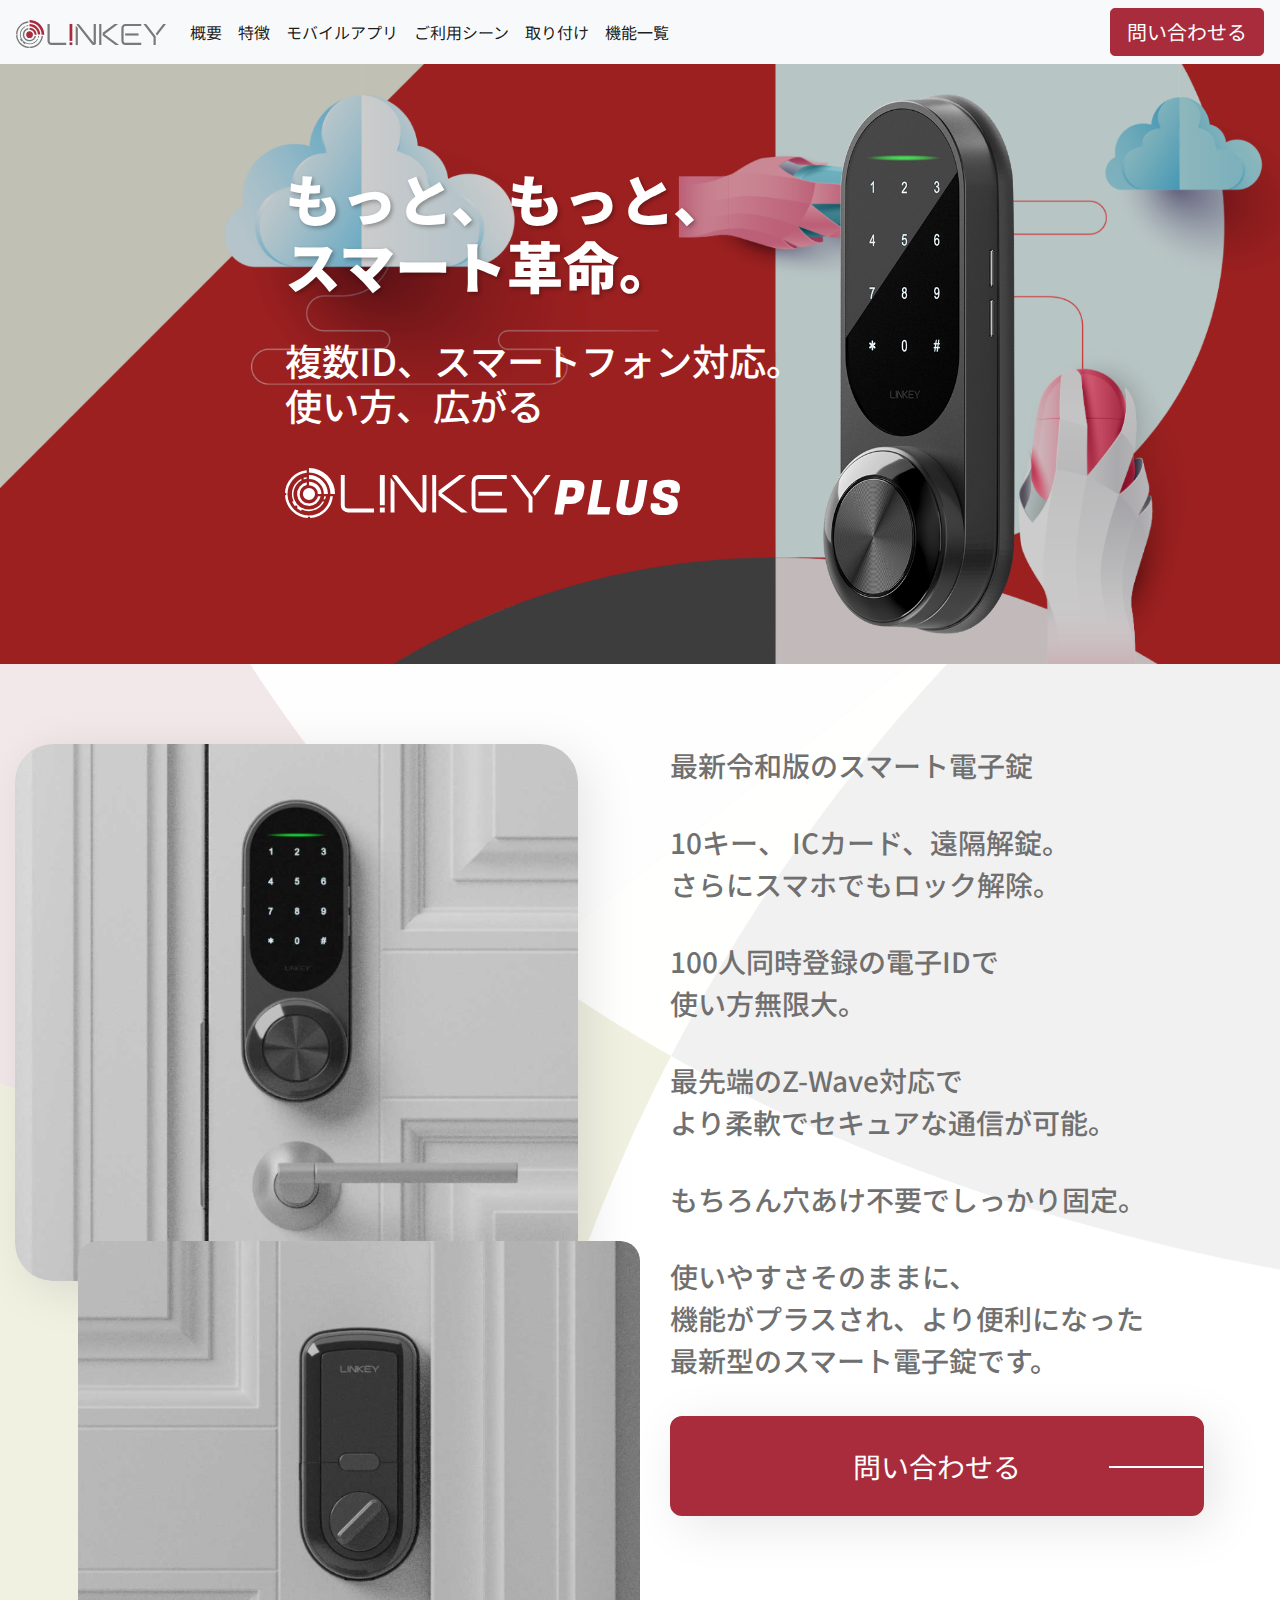
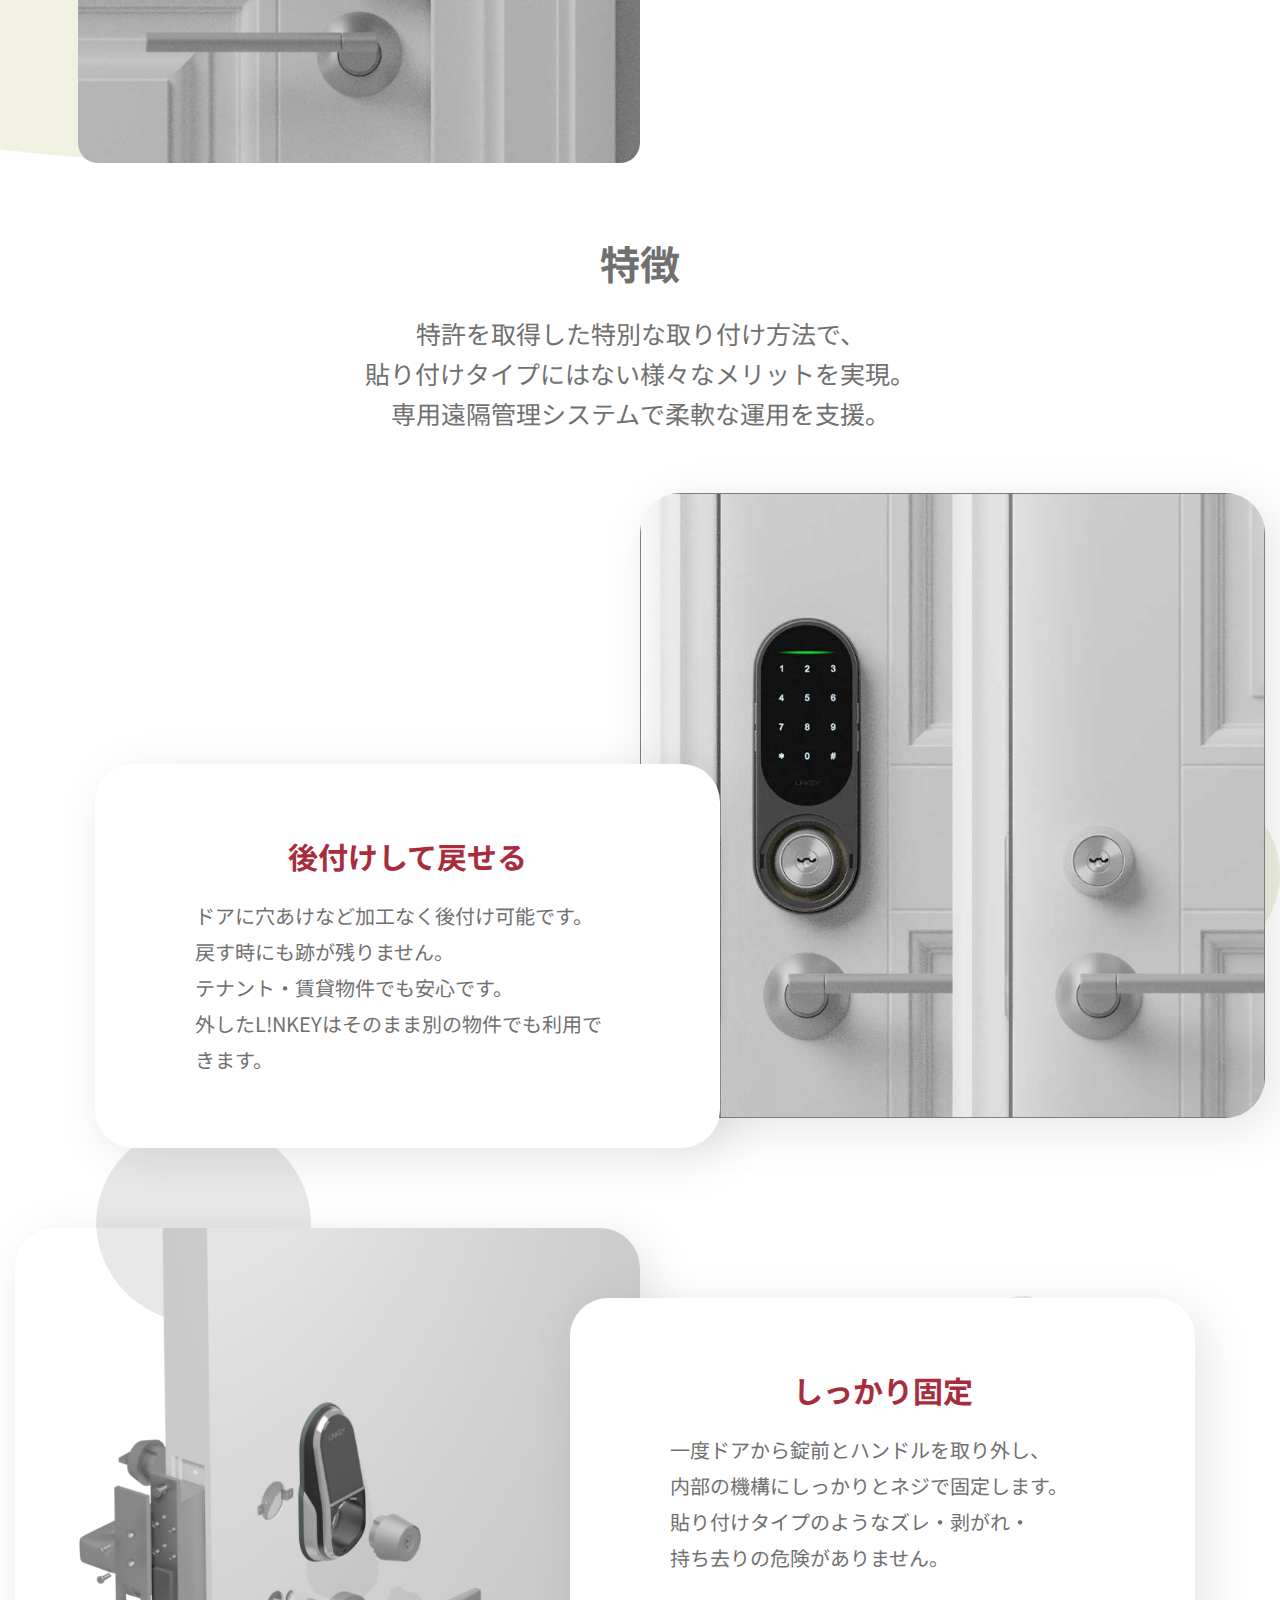
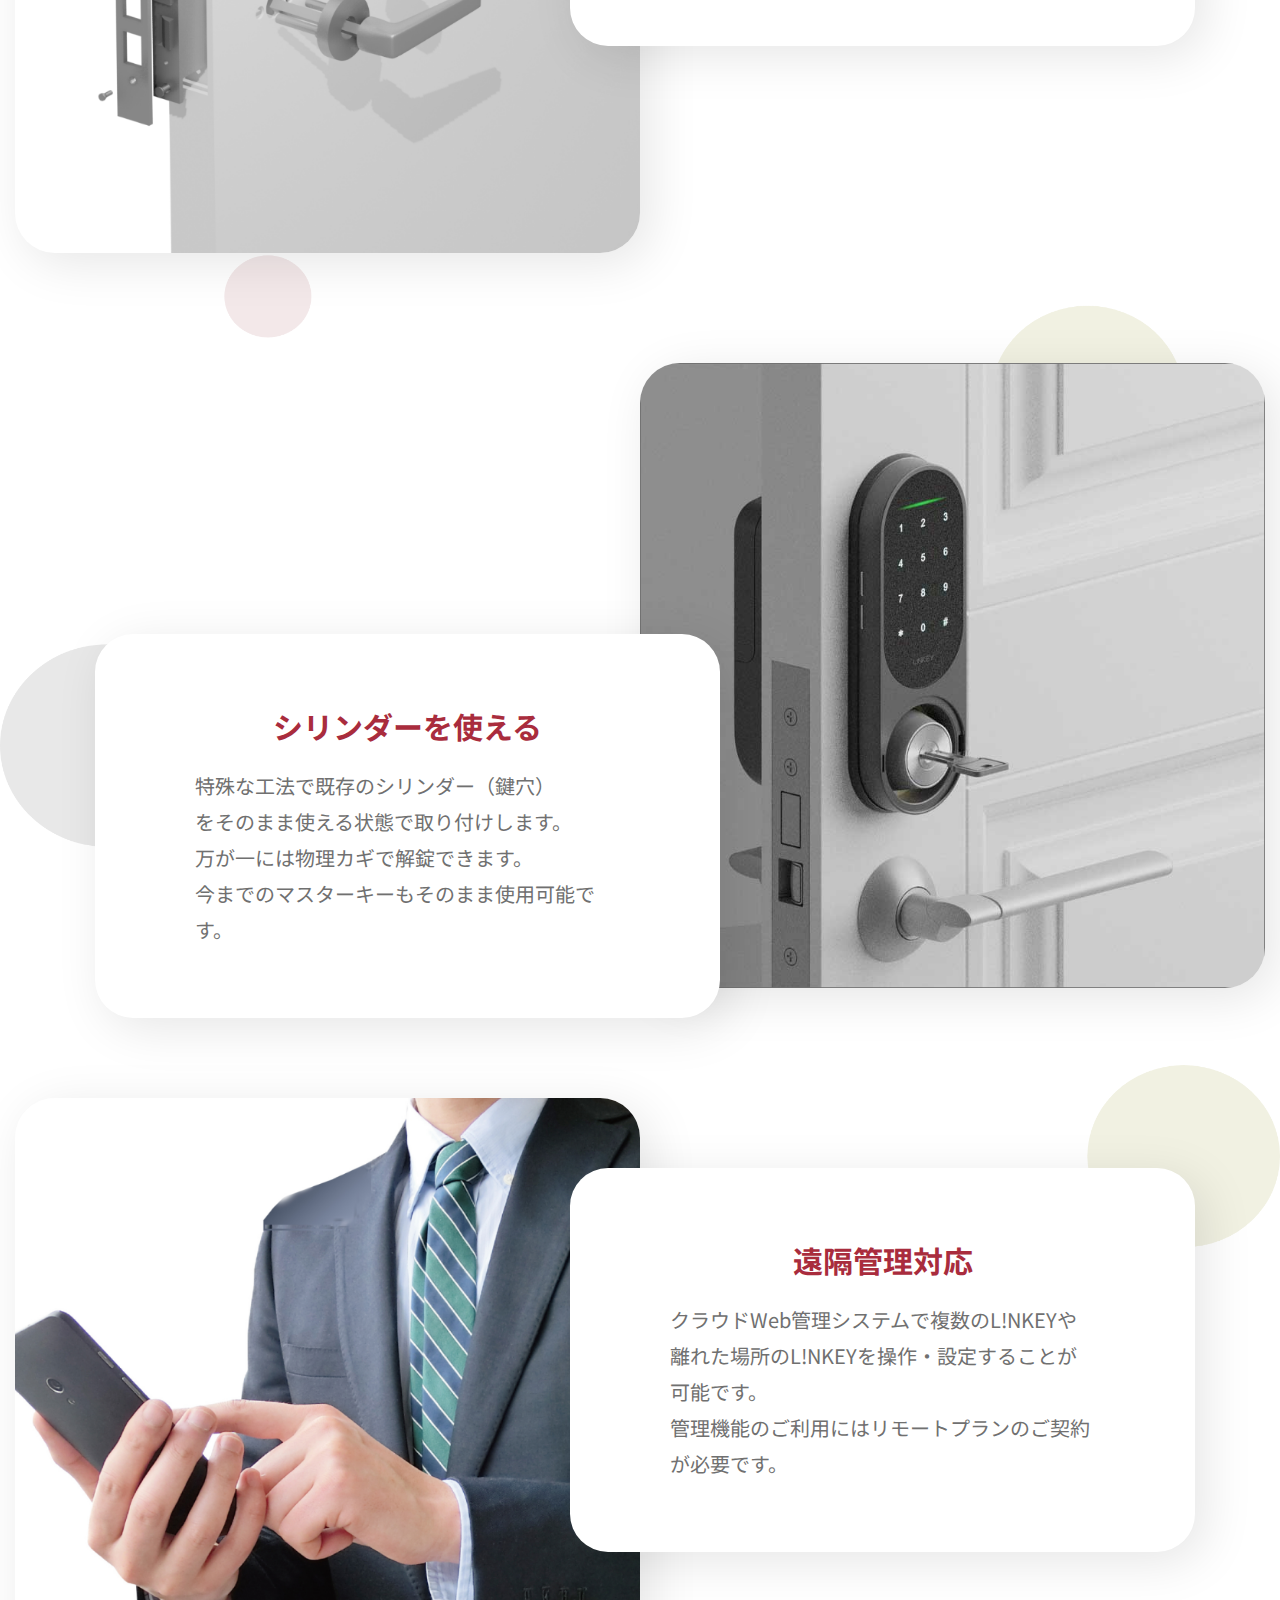
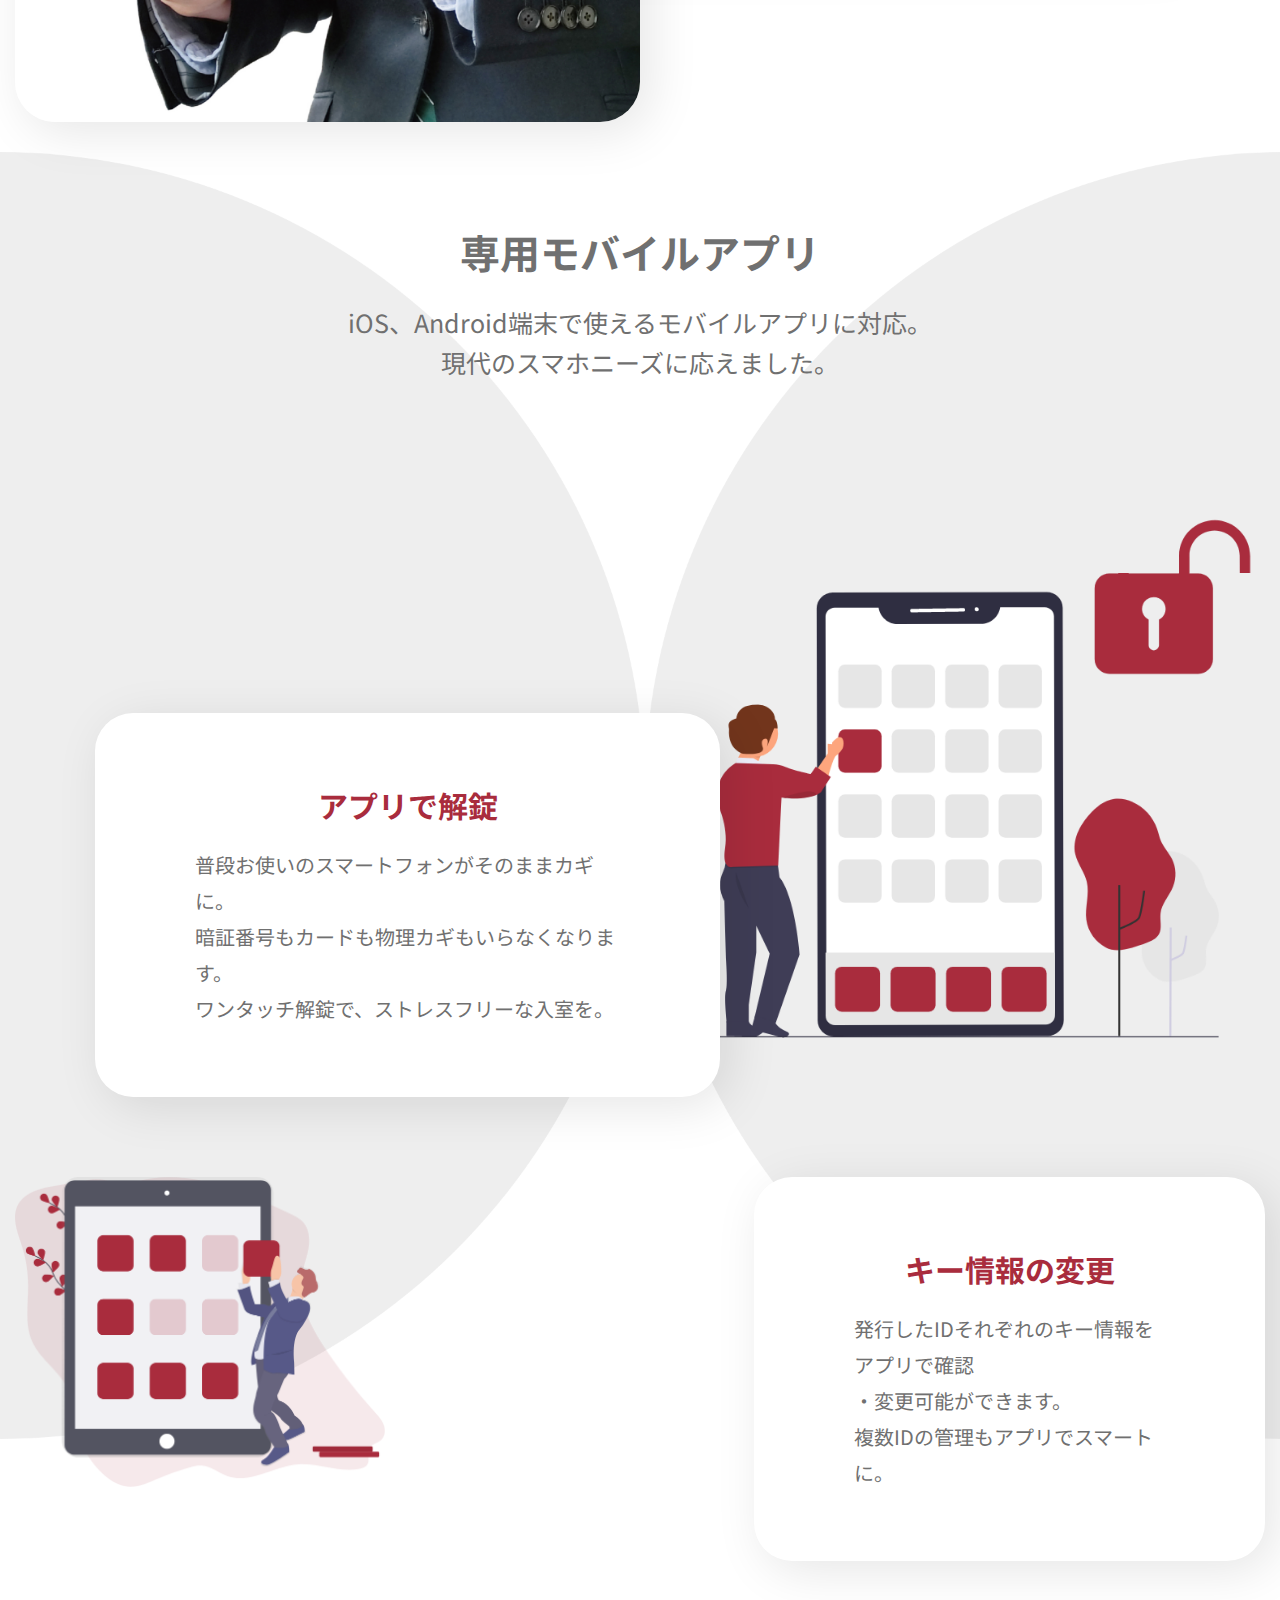
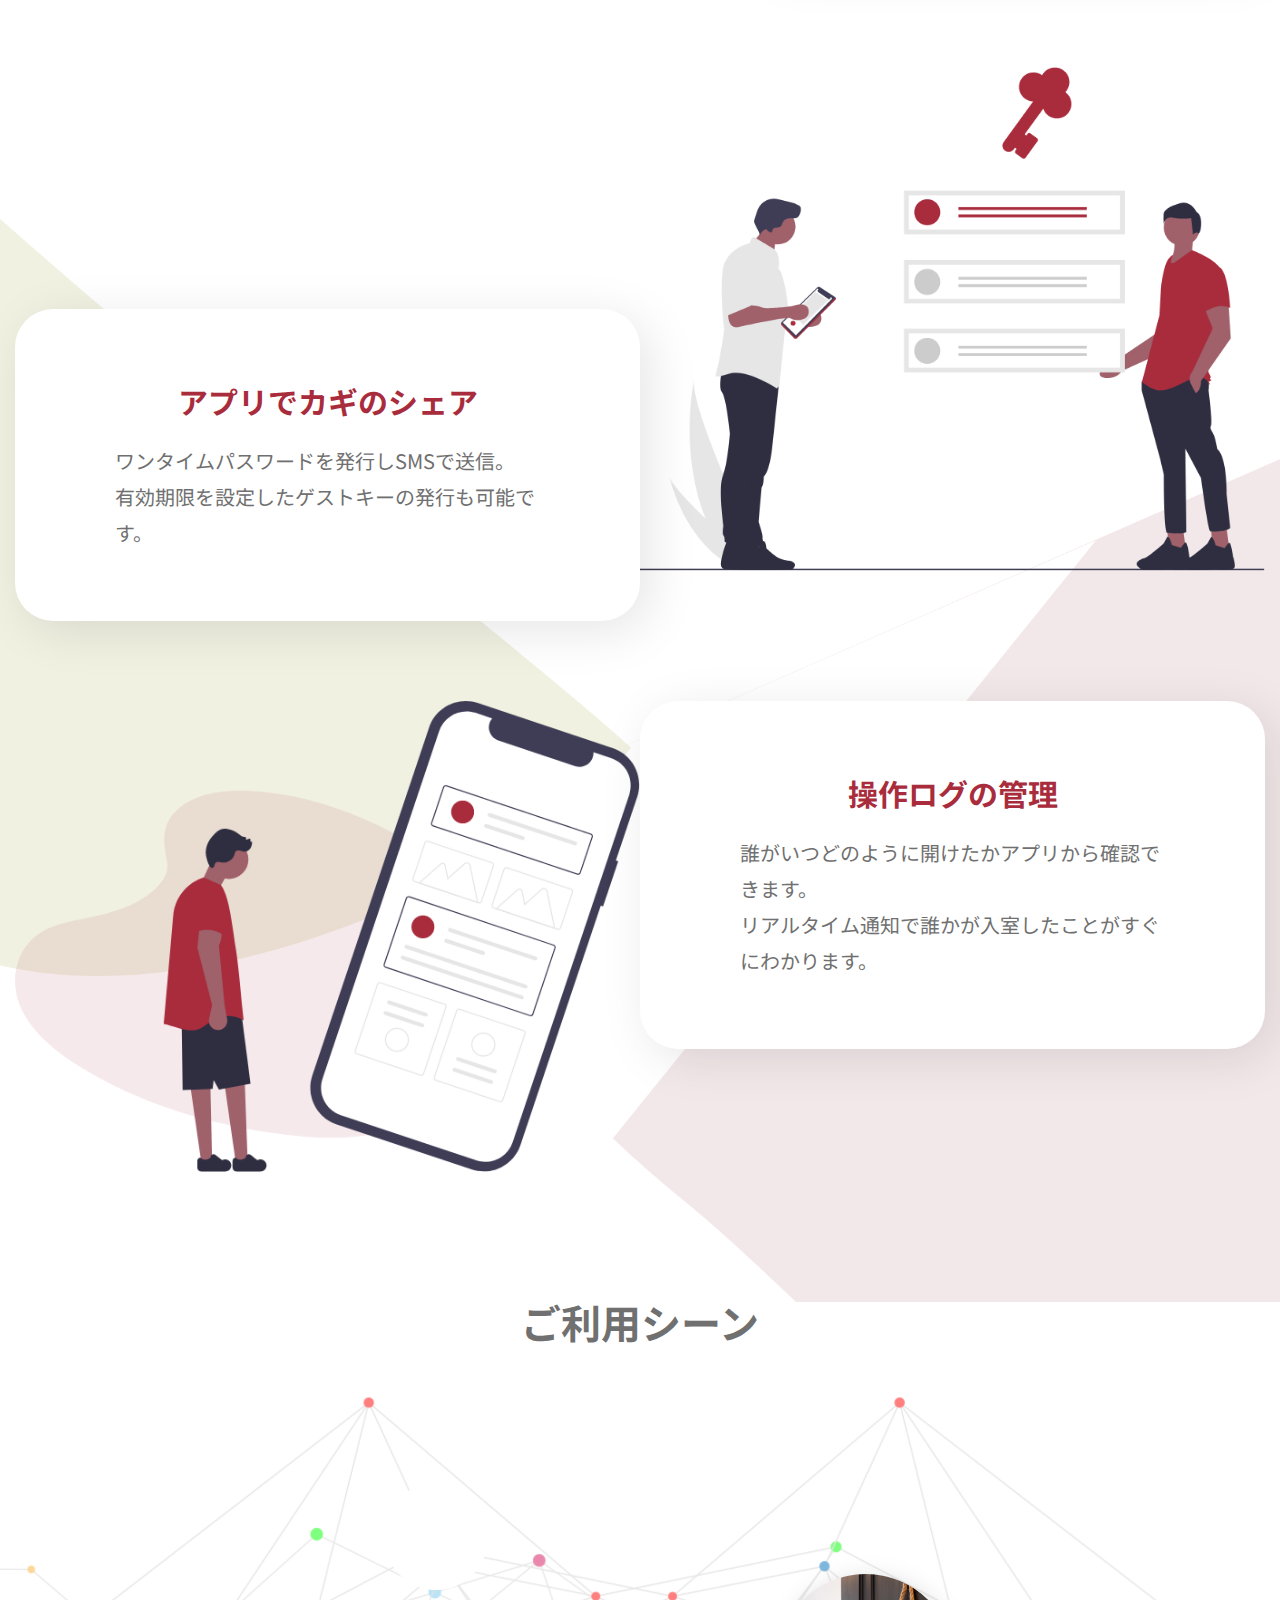
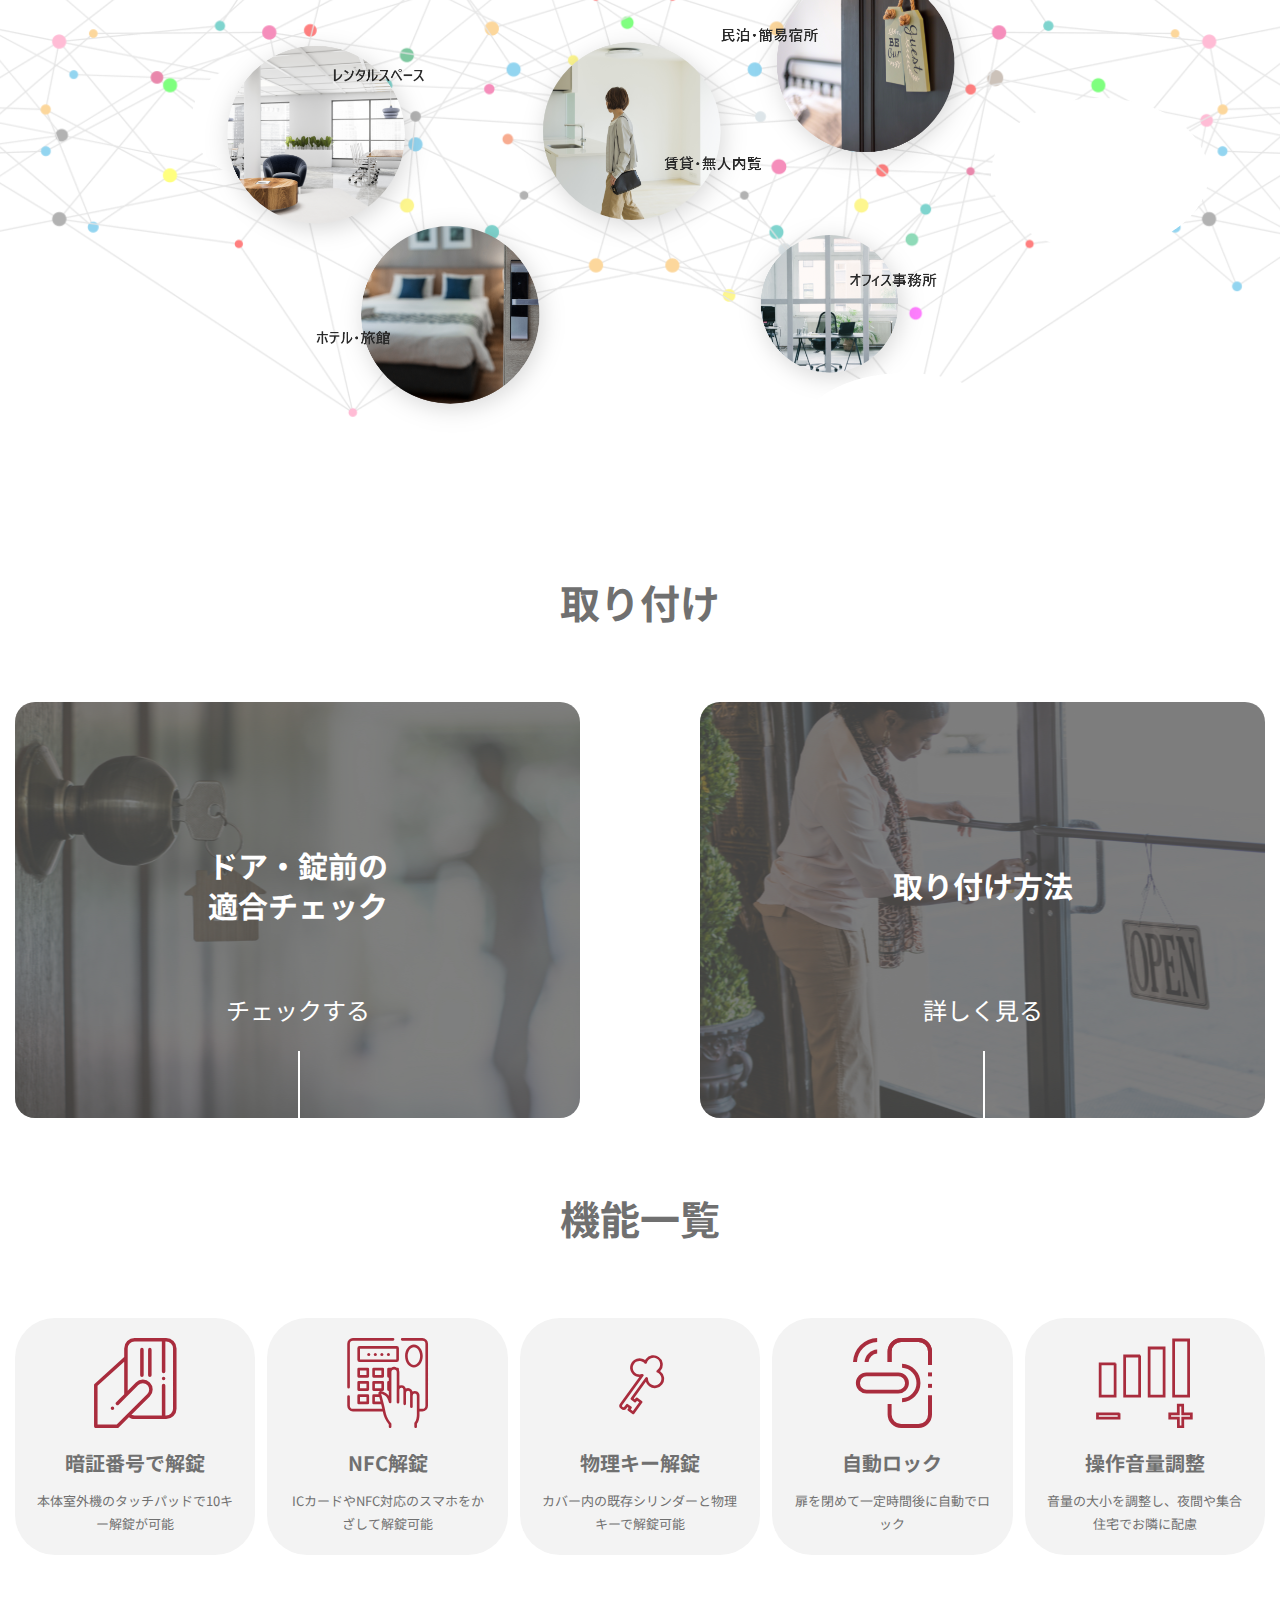
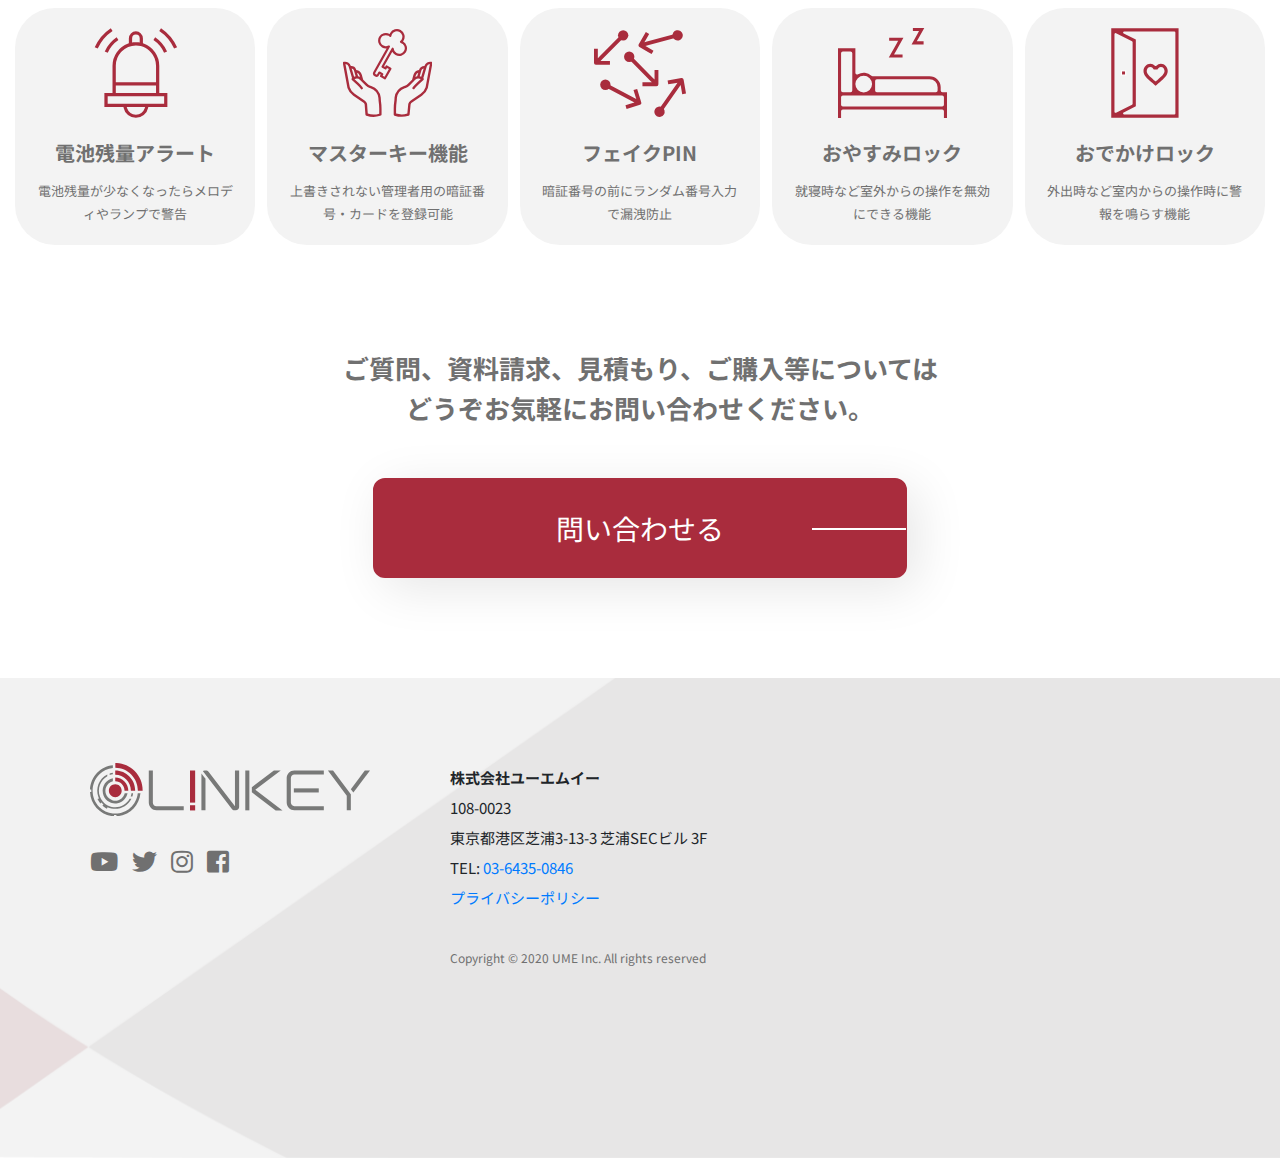
==== public_html/linkey_plus/index.html @ 80a6159e "rename html" ====
<!doctype html>
<html xmlns="http://www.w3.org/1999/xhtml" lang="ja" xml:lang="ja">
<head>
<meta charset="utf-8">
<meta name="viewport" content="width=device-width, initial-scale=1.0">
<meta name="description" content="">
<meta name="author" content="">
<title>Index</title>
<!-- Google Tag Manager -->
<script>(function(w,d,s,l,i){w[l]=w[l]||[];w[l].push({'gtm.start':
    new Date().getTime(),event:'gtm.js'});var f=d.getElementsByTagName(s)[0],
    j=d.createElement(s),dl=l!='dataLayer'?'&l='+l:'';j.async=true;j.src=
    'https://www.googletagmanager.com/gtm.js?id='+i+dl;f.parentNode.insertBefore(j,f);
    })(window,document,'script','dataLayer','GTM-PCQZ8JT');</script>
    <!-- End Google Tag Manager -->
    
<!-- Bootstrap -->
<link href="https://fonts.googleapis.com/css2?family=Noto+Sans+JP:wght@100;300;400;500;700;900&display=swap" rel="stylesheet">
<link href="https://fonts.googleapis.com/css2?family=Roboto:wght@100;300;400;500;700;900&display=swap" rel="stylesheet">
<link href="css/bootstrap.min.css" rel="stylesheet">
<link href="css/fonts.css" rel="stylesheet" type="text/css">
<link href="css/fontawesome.min.css" rel="stylesheet" type="text/css">
<link href="css/stylesheet.css" rel="stylesheet" type="text/css">
<link href="css/responsive.css" rel="stylesheet" type="text/css">
<!-- HTML5 shim and Respond.js for IE8 support of HTML5 elements and media queries -->
<!-- WARNING: Respond.js doesn't work if you view the page via file:// -->
<!--[if lt IE 9]>
  <script src="https://oss.maxcdn.com/html5shiv/3.7.3/html5shiv.min.js"></script>
  <script src="https://oss.maxcdn.com/respond/1.4.2/respond.min.js"></script>
<![endif]-->
</head>

<body class="">
    <!-- Google Tag Manager (noscript) -->
    <noscript><iframe src="https://www.googletagmanager.com/ns.html?id=GTM-PCQZ8JT"
    height="0" width="0" style="display:none;visibility:hidden"></iframe></noscript>
    <!-- End Google Tag Manager (noscript) -->
    
<div class="wrapper">
<!-- HEADER_START -->
    <nav class="navbar fixed-top smart-scroll navbar-expand-lg navbar-light bg-light justify-content-between">
    <a class="navbar-brand mybtn_top" href="#"><img src="images/logo.svg" alt="linkey logo" width="150"/></a>
    
    
    <div class="collapse navbar-collapse" id="navbarNav">
      <ul class="navbar-nav">
        <li class="nav-item active">
          <a class="nav-link" href="#my_overview" id="mybtn_overview">概要 <span class="sr-only">(current)</span></a>
        </li>
        <li class="nav-item active">
          <a class="nav-link" href="#my_chara" id="mybtn_chara">特徴</a>
        </li>
        <li class="nav-item active">
          <a class="nav-link" href="#my_app" id="mybtn_app">モバイルアプリ</a>
        </li>
        <li class="nav-item active">
          <a class="nav-link" href="#my_scenes" id="mybtn_scenes">ご利用シーン</a>
        </li>
        <li class="nav-item active">
            <a class="nav-link" href="#my_install" id="mybtn_install">取り付け</a>
        </li>
        <li class="nav-item active">
            <a class="nav-link" href="#my_features" id="mybtn_features">機能一覧</a>
        </li>
      </ul>
    </div>
    <div class ="d-flex flex-row-reverse">
        <button class="navbar-toggler" type="button" data-toggle="collapse" data-target="#navbarNav" aria-controls="navbarNav" aria-expanded="false" aria-label="Toggle navigation">
            <span class="navbar-toggler-icon"></span>
        </button>
        <form class="form-inline" action="inquiry/index.html">
            <a class="btn btn-lg btn-primary" href="inquiry/index.html" type="button">問い合わせる</a>
        </form>
    </div>
    
    </nav>
  
<!-- HEADER_END -->
<!-- CONTAIN_START -->
	<section id="contain">
        <div class="my_jumbo container-fluid">
            <div class = "row justify-content-center my_jumbo_overlay">
                <div class="cl-4">
                    <h1 class="display-4 my_font_title">もっと、もっと、<br>スマート革命。</h1>
                    <p class="display-4 my_font_sub">複数ID、スマートフォン対応。<br>使い方、広がる</p>
                    <img src="images/logo_linkeyplus.svg" alt="" class ="linkeypluslogo"/>
                </div>
                <div class="cl-4">
                    <img src="images/L+outbody_only_huge_trimmed_web_3.png" alt="" id="banner_linkey" />
                </div>
            </div>
        </div>
        
        <div class="linkey-pro-block-lp" id="my_overview">
            <div class="container container-1700">
                <div class="row">
                    <div class="col-lg-12 col-md-12 col-sm-12 col-xs-12 linkey-pro-block-in-lp">
                        <div class="linkey-pro-left-lp">
                        	<div class="linkey-pro-img1-hp">
                            	<a href="#"><img src="images/linkey_pro_1.png" alt="" /></a>
                            </div>
                            <div class="linkey-pro-img2-hp">
                            	<a href="#"><img src="images/linkey_pro_2.png" alt="" /></a>
                            </div>
                        </div>
                        <div class="linkey-pro-right-lp">
                        	<p>
                            	最新令和版のスマート電子錠
                            </p>
                            <p>
                            	10キー、 ICカード、遠隔解錠。<br>
                                さらにスマホでもロック解除。
                            </p>
                            <p>
                            	100人同時登録の電子IDで<br>
                                使い方無限大。
                            </p>
                            <p>
                            	最先端のZ-Wave対応で<br>
                                より柔軟でセキュアな通信が可能。
                            </p>
                            <p>
                                もちろん穴あけ不要でしっかり固定。
                            </p>
                            <p>
                                使いやすさそのままに、<br>
                                機能がプラスされ、より便利になった<br>
                                最新型のスマート電子錠です。
                            </p>
                            
                            <div class="inquire-btn-lp">
                            	<a href="inquiry/index.html" class="common-btn-hp">問い合わせる</a>
                            </div>
                        </div>
                        <div class="clearfix"></div>
                    </div>
                </div>
            </div>
        </div>
        
        <div class="characteristic-block-lp" id="my_chara">
            <div class="container container-1700">
                <div class="row">
                    <div class="col-lg-12 col-md-12 col-sm-12 col-xs-12 characteristic-block-in-lp">
                        <div class="common-title-lp">
                        	<h2>特徴</h2>
                            <p>
                                特許を取得した特別な取り付け方法で、<br>
                                貼り付けタイプにはない様々なメリットを実現。<br>
                                専用遠隔管理システムで柔軟な運用を支援。
                            </p>
                        </div>
                        <div class="characteristic-middle-lp">
                        	<div class="characteristic-box-lp characteristic-reverse-box-lp">
                            	<div class="chara-box-left-lp"><a href="#"><img src="images/char_box1.png" alt="" /></a></div>
                                <div class="chara-box-right-lp">
                                	<div class="chara-box-right-in-lp">
                                    	<div class="chara-box-right-title-lp">後付けして戻せる</div>
                                        <div class="chara-box-right-desc-lp">
                                            <p>ドアに穴あけなど加工なく後付け可能です。</p>
                                            <p>戻す時にも跡が残りません。</p>
                                            <p>テナント・賃貸物件でも安心です。</p>
                                            <p>外したL!NKEYはそのまま別の物件でも利用できます。</p>
                                        </div>
                                    </div>
                                </div>
                                <div class="clearfix"></div>
                            </div>
                            <div class="characteristic-box-lp">
                            	<div class="chara-box-left-lp"><a href="#"><img src="images/char_box2.png" alt="" /></a></div>
                                <div class="chara-box-right-lp">
                                	<div class="chara-box-right-in-lp">
                                    	<div class="chara-box-right-title-lp">しっかり固定</div>
                                        <div class="chara-box-right-desc-lp">
                                            <p>一度ドアから錠前とハンドルを取り外し、</p>
                                            <p>内部の機構にしっかりとネジで固定します。</p>
                                            <p>貼り付けタイプのようなズレ・剥がれ・</p>
                                            <p>持ち去りの危険がありません。</p>
                                        </div>
                                    </div>
                                </div>
                                <div class="clearfix"></div>
                            </div>
                            <div class="characteristic-box-lp characteristic-reverse-box-lp">
                            	<div class="chara-box-left-lp"><a href="#"><img src="images/char_box3.png" alt="" /></a></div>
                                <div class="chara-box-right-lp">
                                	<div class="chara-box-right-in-lp">
                                    	<div class="chara-box-right-title-lp">シリンダーを使える</div>
                                        <div class="chara-box-right-desc-lp">
                                            <p>特殊な工法で既存のシリンダー（鍵穴）</p>
                                            <p>をそのまま使える状態で取り付けします。</p>
                                            <p>万が一には物理カギで解錠できます。</p>
                                            <p>今までのマスターキーもそのまま使用可能です。</p>
                                        </div>
                                    </div>
                                </div>
                                <div class="clearfix"></div>
                            </div>
                            <div class="characteristic-box-lp">
                            	<div class="chara-box-left-lp"><a href="#"><img src="images/char_box4.png" alt="" /></a></div>
                                <div class="chara-box-right-lp">
                                	<div class="chara-box-right-in-lp">
                                    	<div class="chara-box-right-title-lp">遠隔管理対応</div>
                                        <div class="chara-box-right-desc-lp">
                                            <p>クラウドWeb管理システムで複数のL!NKEYや</p>
                                            <p>離れた場所のL!NKEYを操作・設定することが</p>
                                            <p>可能です。</p>
                                            <p>管理機能のご利用にはリモートプランのご契約が必要です。</p>
                                        </div>
                                    </div>
                                </div>
                                <div class="clearfix"></div>
                            </div>
                        </div>
                        <div class="clearfix"></div>
                    </div>
                </div>
            </div>
            <div class="clearfix"></div>
        </div>
        
        <div class="management-block-lp" id="my_app">
            <div class="container container-1700">
                <div class="row">
                    <div class="col-lg-12 col-md-12 col-sm-12 col-xs-12 management-block-in-lp">
                        <div class="common-title-lp">
                        	<h2>専用モバイルアプリ</h2>
                            <p>
                                iOS、Android端末で使えるモバイルアプリに対応。<br>
                                現代のスマホニーズに応えました。
                            </p>
                        </div>
                        <div class="management-middle-lp">
                        	<div class="characteristic-box-lp characteristic-reverse-box-lp">
                            	<div class="management-box-left-lp management-box-1-left-lp"><a href="#"><img src="images/manage_box1.png" alt="" /></a></div>
                                <div class="management-box-right-lp">
                                	<div class="chara-box-right-in-lp management-box-1-lp">
                                    	<div class="chara-box-right-title-lp">アプリで解錠</div>
                                        <div class="chara-box-right-desc-lp">
                                            <p>普段お使いのスマートフォンがそのままカギに。</p>
                                            <p>暗証番号もカードも物理カギもいらなくなります。</p>
                                            <p>ワンタッチ解錠で、ストレスフリーな入室を。</p>
                                        </div>
                                    </div>
                                </div>
                                <div class="clearfix"></div>
                            </div>
                            <div class="characteristic-box-lp management-box-2-main-lp">
                            	<div class="management-box-left-lp"><a href="#"><img src="images/manage_box2.png" alt="" /></a></div>
                                <div class="management-box-right-lp"></div>
                                	<div class="chara-box-right-in-lp management-box-2-lp">
                                    	<div class="chara-box-right-title-lp">キー情報の変更</div>
                                        <div class="chara-box-right-desc-lp">
                                            <p>発行したIDそれぞれのキー情報をアプリで確認<br>
                                                ・変更可能ができます。
                                            </p>
											<p>複数IDの管理もアプリでスマートに。</p>
                                        </div>
                                    </div>
                                </div>
                                <div class="clearfix"></div>
                        </div>
                            <div class="characteristic-box-lp characteristic-reverse-box-lp management-box-3-main-lp">
                            	<div class="management-box-left-lp management-box-3-left-lp"><a href="#"><img src="images/manage_box3.png" alt="" /></a></div>
                                <div class="management-box-right-lp">
                                	<div class="chara-box-right-in-lp management-box-2-lp">
                                    	<div class="chara-box-right-title-lp">アプリでカギのシェア</div>
                                        <div class="chara-box-right-desc-lp">
                                            <p>ワンタイムパスワードを発行しSMSで送信。</p>
                                            <p>有効期限を設定したゲストキーの発行も可能です。</p>
                                        </div>
                                    </div>
                                </div>
                                <div class="clearfix"></div>
                            </div>
                            <div class="characteristic-box-lp management-box-4-main-lp">
                            	<div class="management-box-left-lp management-box-left-4-lp"><a href="#"><img src="images/manage_box4.png" alt="" /></a></div>
                                <div class="management-box-right-lp">
                                	<div class="chara-box-right-in-lp management-box-2-lp">
                                    	<div class="chara-box-right-title-lp">操作ログの管理</div>
                                        <div class="chara-box-right-desc-lp">
                                            <p>誰がいつどのように開けたかアプリから確認できます。</p>
											<p>リアルタイム通知で誰かが入室したことがすぐにわかります。</p>
                                        </div>
                                    </div>
                                </div>
                                <div class="clearfix"></div>
                            </div>
                            <div class="clearfix"></div>
                    </div>
                    <div class="clearfix"></div>
                </div>
            </div>
        </div>
        <div class="clearfix"></div>
        <!-- </div> -->
        
        <div class="usage-block-lp" style="background:url(images/usage_back.png) no-repeat center center;" id="my_scenes">
            <div class="container container-1700">
                <div class="row">
                    <div class="col-lg-12 col-md-12 col-sm-12 col-xs-12 usage-block-in-lp">
                        <div class="common-title-lp usage-title-lp">
                        	<h2>ご利用シーン</h2>
                        </div>
                        <div class="clearfix"></div>
                    </div>
                </div>
            </div>
            <div class="clearfix"></div>
        </div>
        
        <div class="attachment-block-lp" id="my_install">
            <div class="container container-1350">
                <div class="row">
                    <div class="col-lg-12 col-md-12 col-sm-12 col-xs-12 attachment-block-in-lp">
                        <div class="common-title-lp">
                        	<h2>取り付け</h2>
                        </div>
                        <div class="attachment-middle-lp">
                        	<div class="attachment-box-lp" style="background:#555555 url(images/check_compatibility.jpg) no-repeat center center; background-size:cover;">
                            	<div class="attachment-box-overlay-lp">
                                	<div class="attachment-text-lp">ドア・錠前の<br>適合チェック</div>
                                    <div class="attachment-btn-lp"><a href="https://linkeyhelp.zendesk.com/hc/ja/sections/360010936891-%E3%83%89%E3%82%A2-%E9%8C%A0%E5%89%8D%E3%81%AE%E9%81%A9%E5%90%88%E5%8F%AF%E5%90%A6">チェックする</a></div>
                                </div>
                            </div>
                            <div class="attachment-box-lp" style="background:#555555 url(images/howtoinstall.jpg) no-repeat center center; background-size:cover;">
                            	<div class="attachment-box-overlay-lp">
                                	<div class="attachment-text-lp">取り付け方法</div>
                                    <div class="attachment-btn-lp"><a href="https://linkeyhelp.zendesk.com/hc/ja/sections/360010936871-%E5%8F%96%E3%82%8A%E4%BB%98%E3%81%91%E6%96%B9%E6%B3%95">詳しく見る</a></div>
                                </div>
                            </div>
                        </div>
                        <div class="clearfix"></div>
                    </div>
                </div>
            </div>
            <div class="clearfix"></div>
        </div>
        
        <div class="attachment-block-lp" id="my_features">
            <div class="container container-1350">
                <div class="row">
                    <div class="col-lg-12 col-md-12 col-sm-12 col-xs-12 attachment-block-in-lp">
                        <div class="common-title-lp">
                        	<h2>機能一覧</h2>
                        </div>
                        <div class="functions-middle-lp">
                        	<div class="functions-box-lp">
                            	<div class="functions-img-lp"><img src="images/functions_img1.svg" alt="" /></div>
                                <div class="functions-name-lp">暗証番号で解錠</div>
                                <div class="functions-desc-lp">本体室外機のタッチパッドで10キー解錠が可能</div>
                            </div>
                            <div class="functions-box-lp">
                            	<div class="functions-img-lp"><img src="images/functions_img2.svg" alt="" /></div>
                                <div class="functions-name-lp">NFC解錠</div>
                                <div class="functions-desc-lp">ICカードやNFC対応のスマホをかざして解錠可能</div>
                            </div>
                            <div class="functions-box-lp">
                            	<div class="functions-img-lp"><img src="images/functions_img3.svg" alt="" /></div>
                                <div class="functions-name-lp">物理キー解錠</div>
                                <div class="functions-desc-lp">カバー内の既存シリンダーと物理キーで解錠可能</div>
                            </div>
                            <div class="functions-box-lp">
                            	<div class="functions-img-lp"><img src="images/functions_img4.svg" alt="" /></div>
                                <div class="functions-name-lp">自動ロック</div>
                                <div class="functions-desc-lp">扉を閉めて一定時間後に自動でロック</div>
                            </div>
                            <div class="functions-box-lp">
                            	<div class="functions-img-lp"><img src="images/functions_img5.svg" alt="" /></div>
                                <div class="functions-name-lp">操作音量調整</div>
                                <div class="functions-desc-lp">音量の大小を調整し、夜間や集合住宅でお隣に配慮</div>
                            </div>
                            
                            <div class="functions-box-lp">
                            	<div class="functions-img-lp"><img src="images/functions_img6.svg" alt="" /></div>
                                <div class="functions-name-lp">電池残量アラート</div>
                                <div class="functions-desc-lp">電池残量が少なくなったらメロディやランプで警告</div>
                            </div>
                            <div class="functions-box-lp">
                            	<div class="functions-img-lp"><img src="images/functions_img7.svg" alt="" /></div>
                                <div class="functions-name-lp">マスターキー機能</div>
                                <div class="functions-desc-lp">上書きされない管理者用の暗証番号・カードを登録可能</div>
                            </div>
                            <div class="functions-box-lp">
                            	<div class="functions-img-lp"><img src="images/functions_img8.svg" alt="" /></div>
                                <div class="functions-name-lp">フェイクPIN</div>
                                <div class="functions-desc-lp">暗証番号の前にランダム番号入力で漏洩防止</div>
                            </div>
                            <div class="functions-box-lp">
                            	<div class="functions-img-lp"><img src="images/functions_img9.svg" alt="" /></div>
                                <div class="functions-name-lp">おやすみロック</div>
                                <div class="functions-desc-lp">就寝時など室外からの操作を無効にできる機能</div>
                            </div>
                            <div class="functions-box-lp">
                            	<div class="functions-img-lp"><img src="images/functions_img10.svg" alt="" /></div>
                                <div class="functions-name-lp">おでかけロック</div>
                                <div class="functions-desc-lp">外出時など室内からの操作時に警報を鳴らす機能</div>
                            </div>
                        </div>
                        <div class="clearfix"></div>
                    </div>
                </div>
            </div>
            <div class="clearfix"></div>
        </div>
        
        <div class="contact-block-lp">
            <div class="container container-1350">
                <div class="row">
                    <div class="col-lg-12 col-md-12 col-sm-12 col-xs-12 contact-block-in-lp">
                        <div class="contact-title-lp">
                        	ご質問、資料請求、見積もり、ご購入等については<br>
                        	どうぞお気軽にお問い合わせください。
                        </div>
                        <div class="contact-btn-main-lp">
                        	<a href="inquiry/index.html" class="common-btn-hp">問い合わせる</a>
                        </div>
                        <div class="clearfix"></div>
                    </div>
                </div>
            </div>
            <div class="clearfix"></div>
        </div>
        <div class="clearfix"></div>
    </section>
<!-- CONTAIN_END -->
<!-- FOOTER_START -->
    <footer id="footer" class="sticky-bottom">
        <div class="back-to-top-hp">
            <a href="#mana_test" id="gototop"><img src="images/gototop.png" alt="" /></a>
        </div>
        <div class="container container-1750">
            <div class="row">
                <div class="col-lg-12 col-md-12 col-sm-12 col-xs-12 footer-inner-hp">
                    <div class="footer-left-hp">
                        <div class="footer-logo-hp"><a href="#"><img src="images/logo.svg" alt="" /></a></div>
                        <div class="footer-social-hp">
                            <ul>
                                <li><a href="https://www.youtube.com/channel/UCteV3gQYV5W0fV2gf0VnHmQ"><i class="fab fa-youtube"></i></a></li>
                                <li><a href="https://twitter.com/linkeysmartlock"><i class="fab fa-twitter"></i></a></li>
                                <li><a href="https://www.instagram.com/linkeysmartlock/"><i class="fab fa-instagram"></i></a></li>
                                <li><a href="https://www.facebook.com/%E3%82%B9%E3%83%9E%E3%83%BC%E3%83%88%E3%83%87%E3%82%B8%E3%82%BF%E3%83%AB%E3%83%AD%E3%83%83%E3%82%AF-Linkey-106714577882120"><i class="fab fa-facebook-square"></i></a></li>
                            </ul>
                        </div>
                    </div>
                    <div class="footer-right-hp">
                        <div class="footer-links-hp">
                            <address>
                                <strong>株式会社ユーエムイー</strong>
                                <br>
                                108-0023
                                <br>
                                東京都港区芝浦3-13-3 芝浦SECビル 3F
                                <br>
                                TEL: <a href="tel:0364350846">03-6435-0846</a><br>
                                <a href="https://www.ume-hikari.net/company/privacy.php">プライバシーポリシー</a>
                            </address>
                        </div>
                        <div class="copyright-hp">Copyright © 2020 UME Inc. All rights reserved</div>
                    </div>
                </div>
            </div>
        </div>
        <div class="clearfix"></div>
    </footer>
<!-- FOOTER_END -->
</div><!-- wrapper end -->
<!-- jQuery (necessary for Bootstrap's JavaScript plugins) -->
<script src="https://cdnjs.cloudflare.com/ajax/libs/jquery/3.2.1/jquery.min.js"></script>
<!-- Include all compiled plugins (below), or include individual files as needed -->
<script src="js/bootstrap.min.js"></script>
<script src="js/custom.js"></script>
<!-- <script src="js/test.js"></script> -->
<script src="https://oss.maxcdn.com/html5shiv/3.7.2/html5shiv.min.js"></script>
<!-- Start of HubSpot Embed Code -->
<script type="text/javascript" id="hs-script-loader" async defer src="//js.hs-scripts.com/7080066.js"></script>
<!-- End of HubSpot Embed Code -->
</body>
</html>
---- public_html/linkey_plus/css/fonts.css ----
@font-face {
    font-family: 'NotoSansCJKjp-Regular';
    src: url('../fonts/NotoSansCJKjp-Regular.eot');
    src: url('../fonts/NotoSansCJKjp-Regular.eot?#iefix') format('embedded-opentype'),
        url('../fonts/NotoSansCJKjp-Regular.woff2') format('woff2'),
        url('../fonts/NotoSansCJKjp-Regular.woff') format('woff'),
        url('../fonts/NotoSansCJKjp-Regular.ttf') format('truetype'),
        url('../fonts/NotoSansCJKjp-Regular.svg#NotoSansCJKjp-Regular') format('svg');
    font-weight: normal;
    font-style: normal;
    font-display: swap;
}


@font-face {
    font-family: 'NotoSansCJKjp-Medium';
    src: url('../fonts/NotoSansCJKjp-Medium.eot');
    src: url('../fonts/NotoSansCJKjp-Medium.eot?#iefix') format('embedded-opentype'),
        url('../fonts/NotoSansCJKjp-Medium.woff2') format('woff2'),
        url('../fonts/NotoSansCJKjp-Medium.woff') format('woff'),
        url('../fonts/NotoSansCJKjp-Medium.ttf') format('truetype'),
        url('../fonts/NotoSansCJKjp-Medium.svg#NotoSansCJKjp-Medium') format('svg');
    font-weight: 500;
    font-style: normal;
    font-display: swap;
}

@font-face {
    font-family: 'NotoSansCJKjp-Bold';
    src: url('../fonts/NotoSansCJKjp-Bold.eot');
    src: url('../fonts/NotoSansCJKjp-Bold.eot?#iefix') format('embedded-opentype'),
        url('../fonts/NotoSansCJKjp-Bold.woff2') format('woff2'),
        url('../fonts/NotoSansCJKjp-Bold.woff') format('woff'),
        url('../fonts/NotoSansCJKjp-Bold.ttf') format('truetype'),
        url('../fonts/NotoSansCJKjp-Bold.svg#NotoSansCJKjp-Bold') format('svg');
    font-weight: bold;
    font-style: normal;
    font-display: swap;
}


@font-face {
    font-family: 'geomanistregular';
    src: url('../fonts/geomanist-regular-webfont.eot');
    src: url('../fonts/geomanist-regular-webfont.eot?#iefix') format('embedded-opentype'),
         url('../fonts/geomanist-regular-webfont.woff2') format('woff2'),
         url('../fonts/geomanist-regular-webfont.woff') format('woff'),
         url('../fonts/geomanist-regular-webfont.ttf') format('truetype'),
         url('../fonts/geomanist-regular-webfont.svg#geomanistregular') format('svg');
    font-weight: normal;
    font-style: normal;

}

@font-face {
    font-family: 'KozGoPr6N-Regular';
    src: url('../fonts/KozGoPr6N-Regular.eot');
    src: url('../fonts/KozGoPr6N-Regular.eot?#iefix') format('embedded-opentype'),
        url('../fonts/KozGoPr6N-Regular.woff2') format('woff2'),
        url('../fonts/KozGoPr6N-Regular.woff') format('woff'),
        url('../fonts/KozGoPr6N-Regular.ttf') format('truetype'),
        url('../fonts/KozGoPr6N-Regular.svg#KozGoPr6N-Regular') format('svg');
    font-weight: normal;
    font-style: normal;
    font-display: swap;
}

@font-face {
    font-family: 'DIN-Medium';
    src: url('../fonts/DIN-Medium.eot');
    src: url('../fonts/DIN-Medium.eot?#iefix') format('embedded-opentype'),
        url('../fonts/DIN-Medium.woff2') format('woff2'),
        url('../fonts/DIN-Medium.woff') format('woff'),
        url('../fonts/DIN-Medium.ttf') format('truetype'),
        url('../fonts/DIN-Medium.svg#DIN-Medium') format('svg');
    font-weight: 500;
    font-style: normal;
    font-display: swap;
}

@font-face {
    font-family: 'Folks-Heavy';
    src: url('../fonts/Folks-Heavy.eot');
    src: url('../fonts/Folks-Heavy.eot?#iefix') format('embedded-opentype'),
        url('../fonts/Folks-Heavy.woff2') format('woff2'),
        url('../fonts/Folks-Heavy.woff') format('woff'),
        url('../fonts/Folks-Heavy.ttf') format('truetype'),
        url('../fonts/Folks-Heavy.svg#Folks-Heavy') format('svg');
    font-weight: 900;
    font-style: normal;
    font-display: swap;
}

@font-face {
    font-family: 'ShinGoPro-Medium';
    src: url('../fonts/ShinGoPro-Medium.eot');
    src: url('../fonts/ShinGoPro-Medium.eot?#iefix') format('embedded-opentype'),
        url('../fonts/ShinGoPro-Medium.woff2') format('woff2'),
        url('../fonts/ShinGoPro-Medium.woff') format('woff'),
        url('../fonts/ShinGoPro-Medium.ttf') format('truetype'),
        url('../fonts/ShinGoPro-Medium.svg#ShinGoPro-Medium') format('svg');
    font-weight: 500;
    font-style: normal;
    font-display: swap;
}
---- public_html/linkey_plus/css/stylesheet.css ----
body{
	margin:0px;
	padding:0px;
	font-family: 'Noto Sans JP', sans-serif;
	overflow-x:hidden;
}

h1,h2,h3,h4,h5,h6{ margin:0px; padding:0px; font-weight:normal;}
p{ margin:0px; padding:0px;}
a{ text-decoration:none; -webkit-transition: all 0.3s linear;
-moz-transition: all 0.3s linear;
-o-transition: all 0.3s linear;
-ms-transition: all 0.3s linear;
transition: all 0.3s linear;}
a:hover, a:focus, a:active{ outline:none; text-decoration:none;}
input:hover, input:focus, input:active{ outline:none;}
ul{ margin:0px; padding:0px;}
ul li{ list-style-type:none;}
img{ border:0px; vertical-align: middle; -webkit-transition: all 0.3s linear;
-moz-transition: all 0.3s linear;
-o-transition: all 0.3s linear;
-ms-transition: all 0.3s linear;
transition: all 0.3s linear;}
:after, :before{ -webkit-transition: all 0.3s linear;
-moz-transition: all 0.3s linear;
-o-transition: all 0.3s linear;
-ms-transition: all 0.3s linear;
transition: all 0.3s linear;}

.pull-left{ float:left;}
.pull-right{ float:right;}
.clearfix{ clear:both; overflow:hidden;}
.wrapper{ margin:0px auto;}
.container{ max-width:1130px;}

@-webkit-keyframes animate-block-gorizantal-2{50%{-webkit-transform:translateX(5px);transform:translateX(5px)}
0%,100%{-webkit-transform:translateX(0);transform:translateX(0)}
}
@keyframes animate-block-gorizantal-2{50%{-webkit-transform:translateX(5px);transform:translateX(5px)}
0%,100%{-webkit-transform:translateX(0);transform:translateX(0)}
}

.common-title-hp{ text-align:center; }
.common-title-hp h2{font-size:50px; line-height:70px; color:#A92C3D; font-weight:700; }
.common-title-hp p{ font-size: 18px; line-height: 18px; color: #0b1640; padding:12px 0 0 0;}

.white-title-hp{}
.white-title-hp h2{ color:#fff6f7; font-size:35px; line-height:45px; text-shadow:0px 3px 7px rgba(166,172,178,0.35); }
.white-title-hp p{ font-weight:500; color:#adcef2; }

.common-btn-hp{ color:#fff; min-width:534px; border:2px solid #A92C3D; border-radius:12px; background:#A92C3D; display:inline-block; padding:27px 15px; font-size:28px;  box-shadow:10px 10px 50px rgba(0,0,0,0.1); text-align:center; position:relative; }
.common-btn-hp:after{ content:''; position:absolute; right:-1px; top:50%; background:#fff; height:2px; width:94px; }
.common-btn-hp:hover{ background:#fff; color:#A92C3D;}
.common-btn-hp:hover:after{ background:#A92C3D;}

/*--------------- HEADER_START --------------*/
#header{ padding:0px; margin:0px;  position:absolute; width:100%; top:0; z-index:9999; background:#fff;}
.header-in-hp{ padding:0 50px; display: flex; align-items: center; height:135px; }
.logo-hp{ float:left; padding:0 0 0 0; width: 282px; }
.logo-hp img{ width:100%; vertical-align:middle; }

.navigation{ width:calc(100% - 282px);  display:flex; align-items: center; }
.navigation > ul{ text-align:left; width:calc(100% - 204px); padding:0 0 0 60px; }
.navigation > ul > li{ font-size: 20px; line-height: 28px; display:inline-block; padding:0 50px 0 0; font-weight:700; }
.navigation > ul > li > a{ color: #707070;  }
.navigation > ul > li > a:hover, .navigation > ul > li > a:focus{ color:#A92C3D;}
.navigation > ul > .active > a, .navigation > ul > .active > a:hover, .navigation > ul > .active > a:focus{ color:#A92C3D; background:none; }

.contact-btn-main-hp{ width:204px; }
.contact-btn-hp{ width:100%; display:block; height:76px; line-height:76px; padding:0 15px; font-size:24px; font-weight:700; color:#fff; text-align:center; background:#A92C3D; border-radius:8px; }
.contact-btn-hp:hover{ background:#707070; color:#fff; }

.mobile-menu-icon-hp{ margin:0px; padding:0px; float:right; display:none;  width:20px; height:60px; text-align:center; cursor:pointer; }
.menu-toggle-btn{ margin:21px 0px 20px 0px; cursor:pointer; width:20px; height:19px; padding:0; position:relative; z-index:999999999; }
.menu-toggle-btn span{ background:#000; display:block; width:20px; height:2px; border-radius:0px; margin-bottom:6px; -webkit-transition: all 0.5s linear; transition: all 0.3s linear;}
.menu-toggle-btn span:last-child{ margin-bottom:0px;}
.menu-toggle-btn.open span:nth-child(1), .menu-toggle-btn.open span:nth-child(3){ transform: translate(0px, 8px) rotate(-45deg) scalex(1.3); margin:0;}
.menu-toggle-btn.open span:nth-child(2){ height:0; margin:0;}
.menu-toggle-btn.open span:nth-child(3){ transform: translate(0px, 6px) rotate(45deg) scalex(1.3);}

.overlay-mobile-menu-hp{ position:fixed; top:0; left:0; width:100%; height:100%; background:rgba(0,0,0,0.6); z-index: 999; display:none; } 
/*--------------- HEADER_END --------------*/

/*--------------- CONTAIN_START --------------*/
#contain{ margin:0px; padding:0 0 0 0; }
.banner-block-hp{ }
.banner-block-in-hp{ padding:0px; }
.banner-img-hp{}
.banner-img-hp img{ width:100%; }

/*--------------- CONTAIN_END --------------*/

/*--------------- FOOTER_START --------------*/
#footer{ margin:0px; padding:85px 0 0 0; background:url(../images/footer_back.png) no-repeat top center; background-size:cover; min-height:480px; }
.back-to-top-hp{ position:fixed; right: 2.2vw; bottom: 8.8vw; text-align:center; z-index: 9999; }
.back-to-top-hp a{ display:none;  }
.footer-left-hp{ width:280px; float:left; }
.footer-logo-hp{}
.footer-logo-hp img{ width:100%; }
.footer-social-hp{ padding:30px 0 0 0; }
.footer-social-hp ul{ font-size:0px; }
.footer-social-hp ul li{ display:inline-block; vertical-align:middle; font-size:25px; line-height:25px; margin-right:14px;}
.footer-social-hp ul li a{ color:#707070; }
.footer-social-hp ul li a:hover{ color:#A92C3D; }
.footer-social-hp ul li a i{ vertical-align:middle; }

.footer-right-hp{ width:calc(100% - 280px); float:left; padding-left:80px; }
.footer-links-hp{}
.footer-links-hp ul{ font-size:0px;}
.footer-links-hp ul li{ font-size:25px; line-height:54px; display:inline-block; padding-right:50px; }
.footer-links-hp ul li a{ color:#707070; }
.footer-links-hp ul li a:hover{ color:#A92C3D; }

.copyright-hp{ font-size:12px; color:#707070; padding:20px 0 0 0; }
/*--------------- FOOTER_END --------------*/


/*--------------- LINKEY_START --------------*/
.sub-navigation-lp{ position:absolute; left:0; top:135px; padding:0 50px; display:flex; justify-content: space-between; width: 100%; background:#fff; height:80px; align-items: center; }
.sub-nav-left-lp{ font-size:24px; line-height:32px; font-weight:700; text-transform:uppercase; color:#707070; }
.sub-nav-left-lp a{ color:#707070; }
.sub-nav-left-lp a:hover{ color:#A92C3D;}
.sub-nav-right-lp{ text-align:right; width:100%; }
.sub-nav-right-lp ul{ text-align:right; font-size:0px;  }
.sub-nav-right-lp ul li{ display:inline-block; font-size:20px; line-height:27px; padding:0 0 0 100px; }
.sub-nav-right-lp ul li a{ color:#707070; }
.sub-nav-right-lp ul li a:hover{ color:#A92C3D;}

.banner-block-lp{ padding:0 0 0 0; }

.container-1700{ max-width:1700px; }

.linkey-pro-block-lp{ background:url(../images/linkey_pro_back.png) no-repeat top center; background-size:100%; padding:160px 0 340px 0; }
.linkey-pro-block-in-lp{}
.linkey-pro-left-lp{ width:800px; float:left; }

.linkey-pro-img1-hp{ width:636px; }
.linkey-pro-img1-hp img{ width:100%; border-radius:38px; box-shadow:10px 10px 50px rgba(0,0,0,0.1); }

.linkey-pro-img2-hp{ width:657px; float:right; margin:-40px 0 0 0; position:relative; }
.linkey-pro-img2-hp img{ width:100%; border-radius:20px; }

.linkey-pro-right-lp{ width:calc(100% - 800px); float:right; padding-left:130px; }
.linkey-pro-right-lp p{ font-size:34px; line-height:53px; font-weight:500; color:#707070; padding-bottom:54px; }

.inquire-btn-lp{}


.characteristic-block-lp{ margin-top:-130px; background:url(../images/characteristic_back.png) no-repeat top 540px center; background-size:100%; }
.characteristic-block-in-lp{}

.common-title-lp{ text-align:center; }
.common-title-lp h2{ font-size:50px; line-height:70px; color:#707070; font-weight:700; }
.common-title-lp p{ font-size:30px; line-height:45px; color:#707070; padding:50px 0 0 0; }
.common-title-lp p a{ color:#A92C3D; text-decoration:underline; }

.characteristic-middle-lp{ padding:225px 0 0 0; }

.characteristic-box-lp{ display:flex;  padding-bottom:150px; }
.characteristic-box-lp:last-child{ padding-bottom:0; }
.characteristic-reverse-box-lp{ flex-direction: row-reverse; align-items: flex-end; }
.chara-box-left-lp{ width:50%; padding-bottom:105px; }
.chara-box-left-lp img{ width:100%; border-radius:40px; box-shadow:10px 10px 50px rgba(0,0,0,0.1); }
.chara-box-right-lp{ width:50%; }

.chara-box-right-in-lp{ width:793px; float:left; border-radius:38px; box-shadow:10px 10px 50px rgba(0,0,0,0.1); margin:70px 0px 0px -70px;  background:#fff; text-align:left; position:relative; padding:70px 100px; }
.characteristic-reverse-box-lp .chara-box-right-in-lp{ float:right; margin:0 -80px 0px 0; }
.chara-box-right-title-lp{ font-size:40px; line-height:50px; color:#A92C3D; font-weight:700; text-align:center; }
.chara-box-right-desc-lp{ padding:40px 0 0 0;  }
.chara-box-right-desc-lp p{ font-size:25px; line-height:50px; color:#707070; }

.management-block-lp{ background:url(../images/management_back.png) no-repeat top center; background-size:100%; padding:170px 0 680px 0; }
.management-block-in-lp{}
.management-middle-lp{ padding:190px 0 0 0; }

.management-box-left-lp{ width:50%; text-align:left; }
.management-box-left-lp img{ max-width:100%; }
.management-box-1-left-lp{ padding-left:50px; padding-bottom:290px; }

.management-box-right-lp{ width:50%; }

.management-box-2-main-lp{ padding-top:50px; }

.management-box-3-left-lp{ text-align:center; }

.management-box-3-main-lp{ padding-top:60px; }
.management-box-2-lp{ margin:0 0 -35px 0 !important; }

.management-box-4-main-lp{ padding:120px 0 0 0; }
.management-box-left-4-lp{ padding-top:70px; text-align:right; padding-right:20px; }

.usage-block-lp{ height:1594px; margin-top:-540px; }
.usage-block-in-lp{}
.usage-title-lp{ position:absolute; width:100%; margin-top:368px; }

.attachment-block-lp{ padding:100px 0 160px 0; }
.attachment-block-in-lp{}
.attachment-middle-lp{ padding:125px 0 0 0; }
.container-1350{ max-width:1350px;}

.attachment-box-lp{ width:calc(50% - 60px); margin-right:120px; border-radius:20px; height:416px; float:left; }
.attachment-box-lp:nth-child(2n){ margin-right:0px; }
.attachment-box-overlay-lp{ height:100%; border-radius:20px; display:flex; text-align:center; align-items:center; width:100%; position:relative; background-color: rgba(0,0,0,0.5);}
.attachment-text-lp{ font-size:50px; line-height:60px; color:#fff; width:100%; font-weight:700; padding-bottom:50px; }
.attachment-btn-lp{ position:absolute; bottom:0; width:100%; text-align:center; left:0; padding-bottom:90px; }
.attachment-btn-lp a{ font-size:28px; line-height:37px; color:#fff;  }
.attachment-btn-lp a:after{ content:''; position:absolute; width:2px; height:67px; background:#fff; left:50%; bottom:0;  }

.functions-middle-lp{ padding:150px 0 0 0; margin:0 -6px; font-size:0px; }
.functions-box-lp{ width:calc(20% - 12px); margin:0 6px 53px 6px; background:#F3F3F3; border-radius:40px; padding:33px 33px; text-align:center;  display:inline-block; vertical-align:top; }
.functions-img-lp{ text-align:center; height:157px; line-height:157px; }
.functions-img-lp img{ max-height:157px; max-width:100%; vertical-align:middle; }
.functions-name-lp{ padding:20px 0 0 0; font-size:23px; color:#707070; font-weight:700; }
.functions-desc-lp{ padding:11px 0 0 0; font-size:14px; line-height:23px; color:#707070; }

.contact-block-lp{ padding:50px 0 150px 0; }
.contact-block-in-lp{ text-align:center; }
.contact-title-lp{ font-size:30px; line-height:50px; color:#707070; font-weight:700; padding-bottom:80px; }
.contact-btn-main-lp{}
/*--------------- LINKEY_END --------------*/
/* Custom */
.btn-primary, .btn-primary:active, .btn-primary:visited {
	background-color: #A92C3D !important;
	color: white !important;
	border-color: #A92C3D !important;
	
} 
.btn-primary:hover{
	background-color: white !important;
	color: #A92C3D !important;
	border-color: #A92C3D !important;
}

.my_cell{
	background-color: cadetblue;
	border: 1px solid blue;
}
address{
	font-size: 15px !important;
	line-height: 200%;
}
#thankyou{
	background-image: url(../images/company_back.png);
	padding: 100px 0px 100px 0px;
	text-align: center;
}
.smart-scroll{
	position: fixed;
	top: 0;
	right: 0;
	left: 0;
	z-index: 1030;
}
.scrolled-down{
	transform:translateY(-100%); transition: all 0.3s ease-in-out;
}
.scrolled-up{
	transform:translateY(0); transition: all 0.3s ease-in-out;
}
.my_font_title{
	font-weight: 900 !important;
	color: white;
	padding: 100px 20px 20px 20px;
	text-shadow: 2px 2px 4px rgba(0,0,0,0.3);
}
.my_font_sub{
	font-weight: 500 !important;
	font-size: 28pt;
	color: white;
	padding: 20px 20px 20px 20px;
}
.my_jumbo{
	background-image: url("../images/hero_image.png");
	background-size: cover;
}
.linkeypluslogo{
	height: 90px;
	padding: 20px 20px 20px 20px;
}
#banner_linkey{
	height: 600px;
	padding: 30px 0px 30px 0px;
}
.my_jumbo_overlay{
	
	background: rgba(0,0,0,0.2);
}
---- public_html/linkey_plus/css/responsive.css ----
@media(min-width:0px) and (max-width:575px){
.container{ width:100%;}
/*--------------- HEADER_START --------------*/
#header{ padding:0px;}
.header-in-hp{ padding:0 15px; height:80px; justify-content: space-between; }
.logo-hp{ width:150px; padding:10px 0; }
.logo-hp img{ width:100%; height:auto; }

.mobile-menu-icon-hp{ display:block; margin-top:0px;  }
.menu-toggle-btn{  margin:20px auto 20px auto;  }
.navigation { padding: 15px; position: absolute; left: 0; width: 100%; background-color: #fff; display: none; top: 80px; clear: both; }
.navigation > ul { text-align: left; width: 100%;  padding: 0; }
.navigation > ul > li { font-size: 18px; display: block; padding: 0 0 15px 0; }
.contact-btn-hp{ height: 56px; line-height: 56px; font-size:16px; }
/*--------------- HEADER_END --------------*/
/*--------------- CONTAIN_START --------------*/
#contain{ margin:0px; padding:0 0 0 0;}

/*--------------- CONTAIN_END --------------*/
/*--------------- FOOTER_START --------------*/
#footer{ padding:40px 0; min-height:inherit; }
.footer-left-hp{ width:100%; }
.footer-logo-hp img{ width:200px; }
.footer-right-hp{ width:100%; padding:30px 0 0 0; }
.footer-links-hp ul li { font-size: 18px; line-height: 40px; padding-right: 0;  width: 100%; }
/*--------------- FOOTER_END --------------*/


/*--------------- LINKEY_START --------------*/
.sub-navigation-lp{ position:relative; top:auto; left:auto; display:block; height:auto; padding:20px 0 20px 0; }
.sub-nav-right-lp{ text-align:left; padding:15px 0 0 0; }
.sub-nav-right-lp ul{ text-align:left; }
.sub-nav-right-lp ul li{ padding:0px 0 15px 0; width:100%;  }

.banner-block-lp{ padding:0px; }
.linkey-pro-block-lp{ padding:60px 0; }

.linkey-pro-left-lp{ width:290px; float:none; margin:auto; }

.linkey-pro-img1-hp{ width:100%; }
.linkey-pro-img2-hp{ width:100%; margin:-20px 0 0 0 }
.linkey-pro-right-lp{ width:100%; float:none; padding:40px 0 0 0; clear:both; text-align: center; }
.linkey-pro-right-lp p{ font-size: 16px; line-height: 30px; padding-bottom: 20px; }

.characteristic-block-lp{ margin:0; }
.common-title-lp h2{ font-size: 30px; line-height: 40px; }
.common-title-lp p{ font-size: 16px; line-height: 30px; padding-top: 20px; }
.characteristic-middle-lp{ padding:60px 0 0 0; }
.characteristic-box-lp{ padding-bottom:80px; display:block;}
.chara-box-left-lp{ width:100%; padding-bottom:30px; }
.chara-box-right-lp{ width:100%; }
.chara-box-right-in-lp{ width:100%; margin:0; padding:30px 20px; }
.characteristic-reverse-box-lp .chara-box-right-in-lp{ margin:0; }
.chara-box-right-title-lp{ font-size:24px; line-height:34px; }
.chara-box-right-desc-lp{ padding:20px 0 0 0; }
.chara-box-right-desc-lp p{ font-size: 16px; line-height: 30px;}

.management-block-lp{ padding:60px 0 0 0; }
.management-middle-lp{ padding:60px 0 0 0; }
.management-box-left-lp{ width:100%; padding:0px 0 30px 0; }
.management-box-right-lp{ width:100%; }
.management-box-2-main-lp{ padding-top:0px; }
.management-box-2-lp{ margin:0px !important; }
.management-box-3-main-lp{ padding-top:0px; }
.management-box-4-main-lp{  padding-top:0px; }

.usage-block-lp{ margin-top:0px; height:600px; background-size: cover !important; }
.usage-title-lp{ position:relative; margin-top:0px; }

.attachment-block-lp{ padding:60px 0 0px 0; }
.attachment-middle-lp{ padding:60px 0 0 0; }
.attachment-box-lp{ width:100%; margin:0 0 30px 0; }
.attachment-text-lp{ font-size: 30px; line-height: 40px; }
.attachment-btn-lp a{ font-size:24px; }

.functions-middle-lp{ padding:60px 0 0 0; margin:0; }
.functions-box-lp{ width:100%; margin:0 0 20px 0;  }
.functions-img-lp{ height:90px; line-height:90px; }
.functions-img-lp img{ max-height:90px; }
.functions-name-lp{ font-size:20px; }

.contact-block-lp{ padding:50px 0 100px 0; }
.contact-title-lp{ font-size:20px; line-height:35px; padding-bottom:30px; }

/*--------------- LINKEY_END --------------*/
}

@media(min-width:576px) and (max-width:767px){
.container{ width:100%;}
/*--------------- HEADER_START --------------*/
#header{ padding:0px;}
.header-in-hp{ padding:0 15px; height:80px; justify-content: space-between; }
.logo-hp{ width:150px; padding:10px 0; }
.logo-hp img{ width:100%; height:auto; }

.mobile-menu-icon-hp{ display:block; margin-top:0px;  }
.menu-toggle-btn{  margin:20px auto 20px auto;  }
.navigation { padding: 15px; position: absolute; left: 0; width: 100%; background-color: #fff; display: none; top: 80px; clear: both; }
.navigation > ul { text-align: left; width: 100%;  padding: 0; }
.navigation > ul > li { font-size: 18px; display: block; padding: 0 0 15px 0; }
.contact-btn-hp{ height: 56px; line-height: 56px; font-size:16px; }
/*--------------- HEADER_END --------------*/
/*--------------- CONTAIN_START --------------*/
#contain{ margin:0px; padding:0 0 0 0;}

/*--------------- CONTAIN_END --------------*/
/*--------------- FOOTER_START --------------*/
#footer{ padding:40px 0; min-height:inherit; }
.footer-left-hp{ width:100%; }
.footer-logo-hp img{ width:200px; }
.footer-right-hp{ width:100%; padding:30px 0 0 0; }
.footer-links-hp ul li { font-size: 18px; line-height: 40px; padding-right: 0;  width: 100%; }
/*--------------- FOOTER_END --------------*/


/*--------------- LINKEY_START --------------*/
.sub-navigation-lp{ position:relative; top:auto; left:auto; display:block; height:auto; padding:20px 0 20px 0; }
.sub-nav-right-lp{ text-align:left; padding:15px 0 0 0; }
.sub-nav-right-lp ul{ text-align:left; }
.sub-nav-right-lp ul li{ padding:0px 0 15px 0; width:100%;  }

.banner-block-lp{ padding:0px; }
.linkey-pro-block-lp{ padding:60px 0; }

.linkey-pro-left-lp{ width:100%; float:none; margin:auto; }

.linkey-pro-img1-hp{ width:calc(50% - 10px); float:left; }
.linkey-pro-img2-hp{ width:calc(50% - 10px); float:right; margin:0px 0 0 0 }
.linkey-pro-right-lp{ width:100%; float:none; padding:40px 0 0 0; clear:both; text-align: center; }
.linkey-pro-right-lp p{ font-size: 16px; line-height: 30px; padding-bottom: 20px; }

.characteristic-block-lp{ margin:0; }
.common-title-lp h2{ font-size: 30px; line-height: 40px; }
.common-title-lp p{ font-size: 16px; line-height: 30px; padding-top: 20px; }
.characteristic-middle-lp{ padding:60px 0 0 0; }
.characteristic-box-lp{ padding-bottom:80px; display:block;}
.chara-box-left-lp{ width:100%; padding-bottom:30px; }
.chara-box-right-lp{ width:100%; }
.chara-box-right-in-lp{ width:100%; margin:0; padding:30px 20px; }
.characteristic-reverse-box-lp .chara-box-right-in-lp{ margin:0; }
.chara-box-right-title-lp{ font-size:24px; line-height:34px; }
.chara-box-right-desc-lp{ padding:20px 0 0 0; }
.chara-box-right-desc-lp p{ font-size: 16px; line-height: 30px;}

.management-block-lp{ padding:60px 0 0 0; }
.management-middle-lp{ padding:60px 0 0 0; }
.management-box-left-lp{ width:100%; padding:0px 0 30px 0; }
.management-box-right-lp{ width:100%; }
.management-box-2-main-lp{ padding-top:0px; }
.management-box-2-lp{ margin:0px !important; }
.management-box-3-main-lp{ padding-top:0px; }
.management-box-4-main-lp{  padding-top:0px; }

.usage-block-lp{ margin-top:0px; height:600px; background-size: cover !important; }
.usage-title-lp{ position:relative; margin-top:0px; }

.attachment-block-lp{ padding:60px 0 0px 0; }
.attachment-middle-lp{ padding:60px 0 0 0; }
.attachment-box-lp{ width:100%; margin:0 0 30px 0; }
.attachment-text-lp{ font-size: 30px; line-height: 40px; }
.attachment-btn-lp a{ font-size:24px; }

.functions-middle-lp{ padding:60px 0 0 0;  }
.functions-box-lp{ width:calc(50% - 12px); margin-bottom:30px; }
.functions-img-lp{ height:90px; line-height:90px; }
.functions-img-lp img{ max-height:90px; }
.functions-name-lp{ font-size:20px; }

.contact-block-lp{ padding:50px 0 100px 0; }
.contact-title-lp{ font-size:20px; line-height:35px; padding-bottom:30px; }

/*--------------- LINKEY_END --------------*/
}

@media(min-width:768px) and (max-width:991px){
.container{ width:768px;}

/*--------------- HEADER_START --------------*/
#header{ padding:0px;}
.header-in-hp{ padding:0 15px; height:80px; justify-content: space-between; }
.logo-hp{ width:150px; padding:10px 0; }
.logo-hp img{ width:100%; height:auto; }

.mobile-menu-icon-hp{ display:block; margin-top:0px;  }
.menu-toggle-btn{  margin:20px auto 20px auto;  }
.navigation { padding: 15px; position: absolute; left: 0; width: 100%; background-color: #fff; display: none; top: 80px; clear: both; }
.navigation > ul { text-align: left; width: 100%;  padding: 0; }
.navigation > ul > li { font-size: 18px; display: block; padding: 0 0 15px 0; }
.contact-btn-hp{ height: 56px; line-height: 56px; font-size:16px; }
/*--------------- HEADER_END --------------*/
/*--------------- CONTAIN_START --------------*/
#contain{ margin:0px; padding: 0 0 0;}

/*--------------- CONTAIN_END --------------*/
/*--------------- FOOTER_START --------------*/
#footer{ padding:50px 0; min-height:inherit; }
/*--------------- FOOTER_END --------------*/


/*--------------- LINKEY_START --------------*/
.sub-navigation-lp{ position:relative; top:auto; left:auto; display:block; height:auto; padding:20px 0 20px 0; }
.sub-nav-right-lp{ text-align:left; padding:15px 0 0 0; }
.sub-nav-right-lp ul{ text-align:left; }
.sub-nav-right-lp ul li{ padding:0px 0 15px 0; width:100%;  }

.banner-block-lp{ padding:0px; }
.linkey-pro-block-lp{ padding:60px 0; }

.linkey-pro-left-lp{ width:50%; }

.linkey-pro-img1-hp{ width:90%; }
.linkey-pro-img2-hp{ width:90%; }
.linkey-pro-right-lp{ width:50%; padding-left:30px; }
.linkey-pro-right-lp p{ font-size: 16px; line-height: 30px; padding-bottom: 20px; }

.characteristic-block-lp{ margin:0; }
.common-title-lp h2{ font-size: 30px; line-height: 40px; }
.common-title-lp p{ font-size: 16px; line-height: 30px; padding-top: 20px; }
.characteristic-middle-lp{ padding:60px 0 0 0; }
.characteristic-box-lp{ padding-bottom:80px; }
.chara-box-left-lp{ padding-bottom:30px; }
.chara-box-right-in-lp{ width:100%; padding:30px 20px; }
.chara-box-right-title-lp{ font-size:24px; line-height:34px; }
.chara-box-right-desc-lp{ padding:20px 0 0 0; }
.chara-box-right-desc-lp p{ font-size: 16px; line-height: 30px;}

.management-block-lp{ padding:60px 0 0 0; }
.management-middle-lp{ padding:60px 0 0 0; }
.management-box-left-lp{ width:100%; padding:0px 0 30px 0; }
.management-box-right-lp{ width:100%; }
.management-box-2-main-lp{ padding-top:0px; }
.management-box-2-lp{ margin:0px !important; }
.management-box-3-main-lp{ padding-top:0px; }
.management-box-4-main-lp{  padding-top:0px; }

.usage-block-lp{ margin-top:0px; height:600px; background-size: cover !important; }
.usage-title-lp{ position:relative; margin-top:0px; }

.attachment-block-lp{ padding:60px 0 0px 0; }
.attachment-middle-lp{ padding:60px 0 0 0; }
.attachment-box-lp{ width:calc(50% - 20px); margin:0 40px 0px 0; }
.attachment-text-lp{ font-size: 30px; line-height: 40px; }
.attachment-btn-lp a{ font-size:24px; }

.functions-middle-lp{ padding:60px 0 0 0;  }
.functions-box-lp{ width:calc(50% - 12px); margin-bottom:30px; }
.functions-img-lp{ height:90px; line-height:90px; }
.functions-img-lp img{ max-height:90px; }
.functions-name-lp{ font-size:20px; }
.functions-desc-lp{ font-size:13px; }

.contact-block-lp{ padding:50px 0 100px 0; }
.contact-title-lp{ font-size:20px; line-height:35px; padding-bottom:30px; }

/*--------------- LINKEY_END --------------*/

}

@media(min-width:992px) and (max-width:1199px){
.container{ width:992px;}

/*--------------- HEADER_START --------------*/
#header{ padding:0px;}
.header-in-hp{ padding:0 15px; height:80px; justify-content: space-between; }
.logo-hp{ width:150px; padding:10px 0; }
.logo-hp img{ width:100%; height:auto; }
.navigation{ width:calc(100% - 150px);  }
.navigation > ul{ padding-left:20px; width:calc(100% - 150px); } 
.navigation > ul > li { font-size: 16px; line-height: 24px; padding: 0 25px 0 0; }
.contact-btn-main-hp{ width:150px; }
.contact-btn-hp{ height: 56px; line-height: 56px; font-size:16px; }
/*--------------- HEADER_END --------------*/
/*--------------- CONTAIN_START --------------*/
#contain{ margin:0px; padding: 0 0 0;}


/*--------------- CONTAIN_END --------------*/
/*--------------- FOOTER_START --------------*/
#footer{ padding:50px 0 100px 0; min-height:inherit; }
/*--------------- FOOTER_END --------------*/

/*--------------- LINKEY_START --------------*/
.sub-navigation-lp{ top:80px; padding:0 15px; }
.sub-nav-right-lp ul li{ font-size:18px; padding:0 0 0 40px; }

.linkey-pro-block-lp{ padding:60px 0; }

.linkey-pro-left-lp{ width:50%; }

.linkey-pro-img1-hp{ width:90%; }
.linkey-pro-img2-hp{ width:90%; }
.linkey-pro-right-lp{ width:50%; padding-left:30px; }
.linkey-pro-right-lp p{ font-size: 16px; line-height: 30px; padding-bottom: 20px; }

.characteristic-block-lp{ margin:0; }
.common-title-lp h2{ font-size: 30px; line-height: 40px; }
.common-title-lp p{ font-size: 16px; line-height: 30px; padding-top: 20px; }
.characteristic-middle-lp{ padding:60px 0 0 0; }
.characteristic-box-lp{ padding-bottom:80px; }
.chara-box-left-lp{ padding-bottom:30px; }
.chara-box-right-in-lp{ width:100%; padding:50px 50px; }
.chara-box-right-title-lp{ font-size:24px; line-height:34px; }
.chara-box-right-desc-lp{ padding:20px 0 0 0; }
.chara-box-right-desc-lp p{ font-size: 16px; line-height: 30px;}

.management-block-lp{ padding:60px 0 0 0; }
.management-middle-lp{ padding:60px 0 0 0; }
.management-box-left-lp{ width:100%; padding:0px 0 30px 0; }
.management-box-right-lp{ width:100%; }
.management-box-2-main-lp{ padding-top:0px; }
.management-box-2-lp{ margin:0px !important; }
.management-box-3-main-lp{ padding-top:0px; }
.management-box-4-main-lp{  padding-top:0px; }

.usage-block-lp{ margin-top:0px; height:800px; background-size: cover !important; }
.usage-title-lp{ position:relative; margin-top:0px; }

.attachment-block-lp{ padding:60px 0 0px 0; }
.attachment-middle-lp{ padding:60px 0 0 0; }
.attachment-box-lp{ width:calc(50% - 20px); margin:0 40px 0px 0; }
.attachment-text-lp{ font-size: 30px; line-height: 40px; }
.attachment-btn-lp a{ font-size:24px; }

.functions-middle-lp{ padding:60px 0 0 0;  }
.functions-box-lp{ width:calc(33% - 12px); margin-bottom:30px; }
.functions-img-lp{ height:90px; line-height:90px; }
.functions-img-lp img{ max-height:90px; }
.functions-name-lp{ font-size:20px; }
.functions-desc-lp{ font-size:13px; }

.contact-block-lp{ padding:50px 0 100px 0; }
.contact-title-lp{ font-size:20px; line-height:35px; padding-bottom:30px; }

/*--------------- LINKEY_END --------------*/
}

@media(min-width:1200px) and (max-width:1400px){

.container-1650{ max-width:1200px; }

/*--------------- HEADER_START --------------*/
#header{ padding:0px;}
.header-in-hp{ padding:0 15px; justify-content: space-between; }
.navigation > ul{ padding-left:20px; width:calc(100% - 150px); } 
.navigation > ul > li { padding: 0 25px 0 0; }
.contact-btn-main-hp{ width:150px; }
.contact-btn-hp{ height: 56px; line-height: 56px; font-size:16px; }
/*--------------- HEADER_END --------------*/


/*--------------- LINKEY_START --------------*/
.sub-navigation-lp{ top:135px; padding:0 15px; }
.sub-nav-right-lp ul li{ font-size:18px; padding:0 0 0 40px; }

.linkey-pro-block-lp{ padding:80px 0; }

.linkey-pro-left-lp{ width:50%; }

.linkey-pro-img1-hp{ width:90%; }
.linkey-pro-img2-hp{ width:90%; }
.linkey-pro-right-lp{ width:50%; padding-left:30px; }
.linkey-pro-right-lp p{ font-size: 28px; line-height: 42px; padding-bottom: 35px;  }

.characteristic-block-lp{ margin:0; }
.common-title-lp h2{ font-size: 40px; line-height: 40px; }
.common-title-lp p{ font-size: 25px; line-height: 40px; padding-top: 30px; }
.characteristic-middle-lp{ padding:60px 0 0 0; }
.characteristic-box-lp{ padding-bottom:80px; }
.chara-box-left-lp{ padding-bottom:30px; }
.chara-box-right-in-lp{ width:100%; }
.chara-box-right-title-lp{ font-size:30px; line-height:44px; }
.chara-box-right-desc-lp{ padding:20px 0 0 0; }
.chara-box-right-desc-lp p{ font-size: 20px; line-height: 36px;}

.management-block-lp{ padding:80px 0 0 0; }
.management-middle-lp{ padding:80px 0 0 0; }
.management-box-left-lp{ width:100%; padding:0px 0 50px 0; }
.management-box-right-lp{ width:100%; }
.management-box-2-main-lp{ padding-top:0px; }
.management-box-2-lp{ margin:0px !important; }
.management-box-3-main-lp{ padding-top:0px; }
.management-box-4-main-lp{  padding-top:0px; }

.usage-block-lp{ margin-top:0px; height:800px; background-size: cover !important; }
.usage-title-lp{ position:relative; margin-top:0px; }

.attachment-block-lp{ padding:80px 0 0px 0; }
.attachment-middle-lp{ padding:80px 0 0 0; }
.attachment-text-lp{ font-size: 30px; line-height: 40px; }
.attachment-btn-lp a{ font-size:24px; }

.functions-middle-lp{ padding:80px 0 0 0;  }
.functions-box-lp{ padding:20px; }
.functions-img-lp{ height:90px; line-height:90px; }
.functions-img-lp img{ max-height:90px; }
.functions-name-lp{ font-size:20px; }
.functions-desc-lp{ font-size:13px; }

.contact-block-lp{ padding:50px 0 100px 0; }
.contact-title-lp{ font-size:26px; line-height:40px; padding-bottom:50px; }
/*--------------- LINKEY_END --------------*/
}

@media(min-width:1401px) and (max-width:1670px){

.container-1650{ max-width:1400px; }

/*--------------- HEADER_START --------------*/
#header{ padding:0px;}
.header-in-hp{ padding:0 15px; justify-content: space-between; }
.navigation > ul{ padding-left:20px; } 
.navigation > ul > li { padding: 0 25px 0 0; }

/*--------------- HEADER_END --------------*/

/*--------------- LINKEY_START --------------*/
.linkey-pro-left-lp{ width:600px; }
.linkey-pro-right-lp{ width:calc(100% - 600px); }
.container-1700 {  max-width: 1400px;}
.chara-box-right-in-lp{ width:100%; }
.linkey-pro-img1-hp{ width:100%; }
.linkey-pro-img2-hp{ width:90%; margin:-40px -10% 0 0; }
/*--------------- LINKEY_END --------------*/
}

@media(min-width:992px) and (max-width:9999px){
.mobile-page-hp{ display:none; }
}
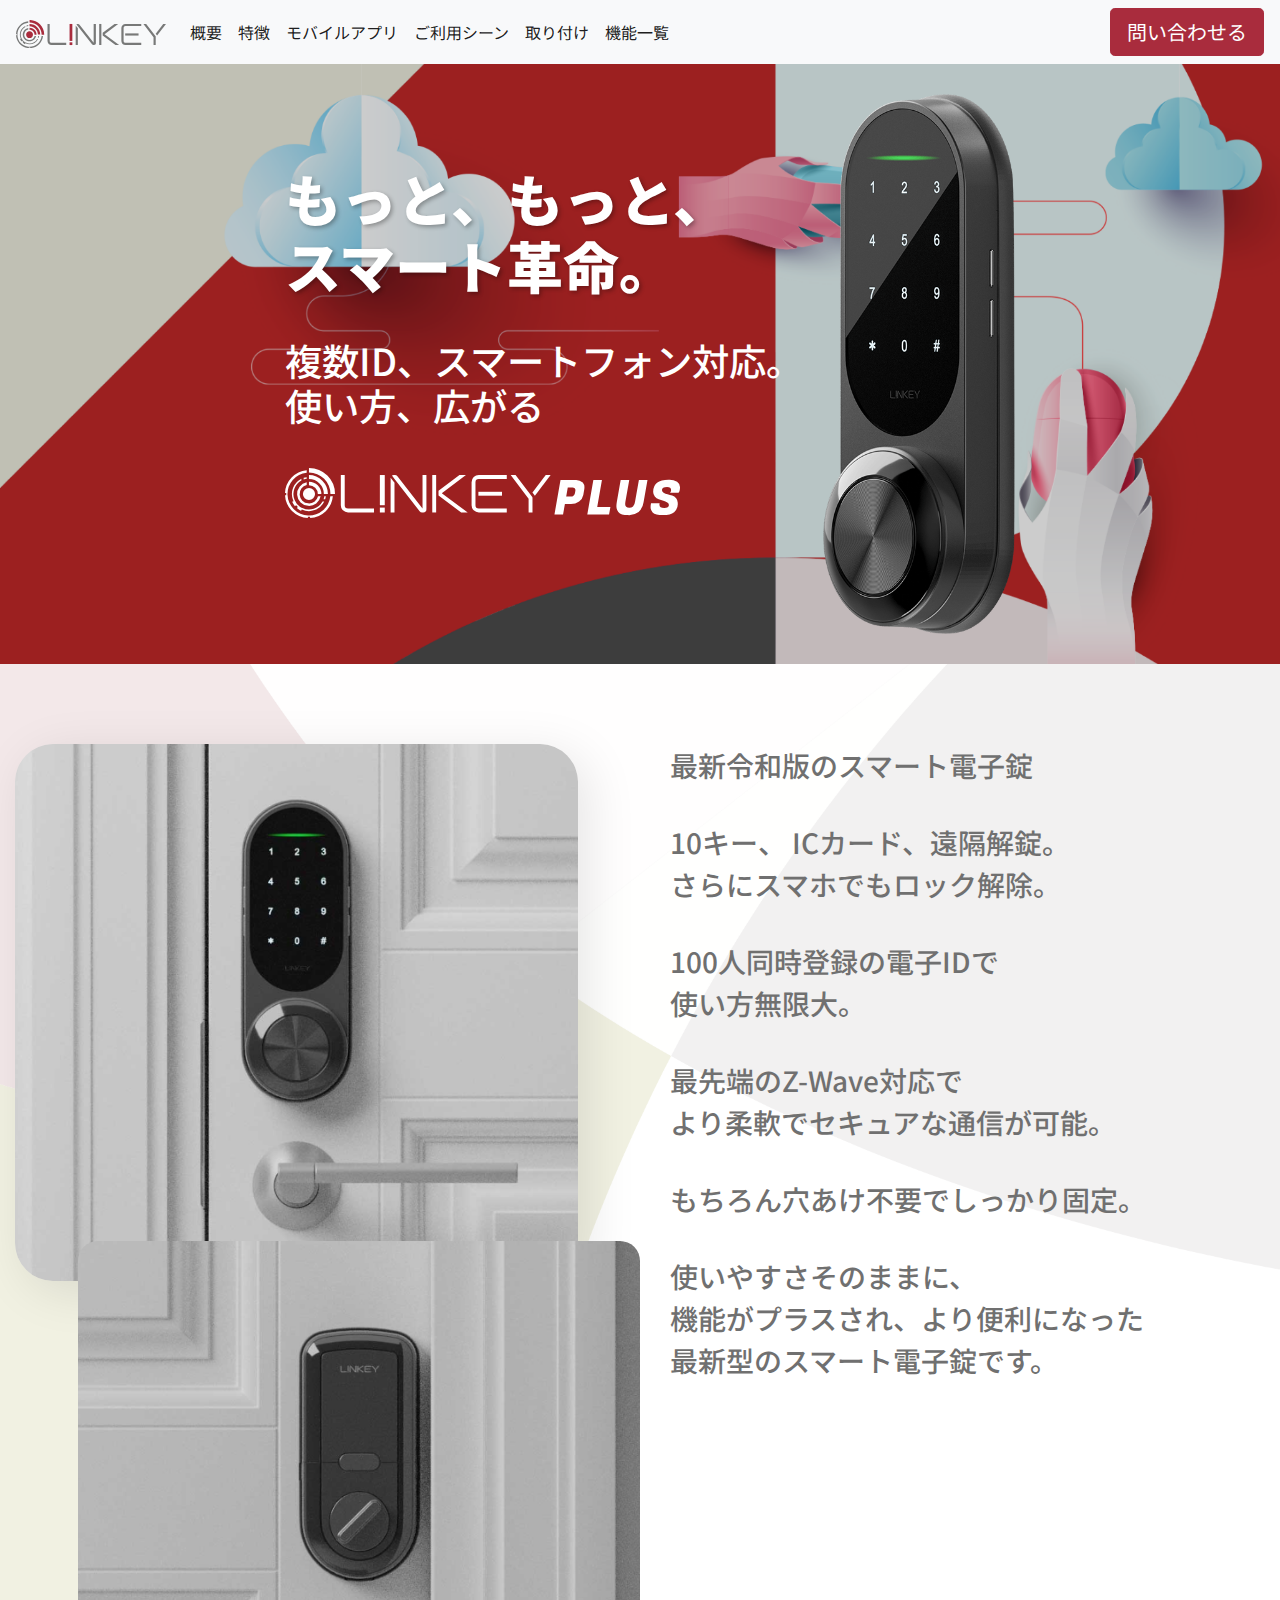
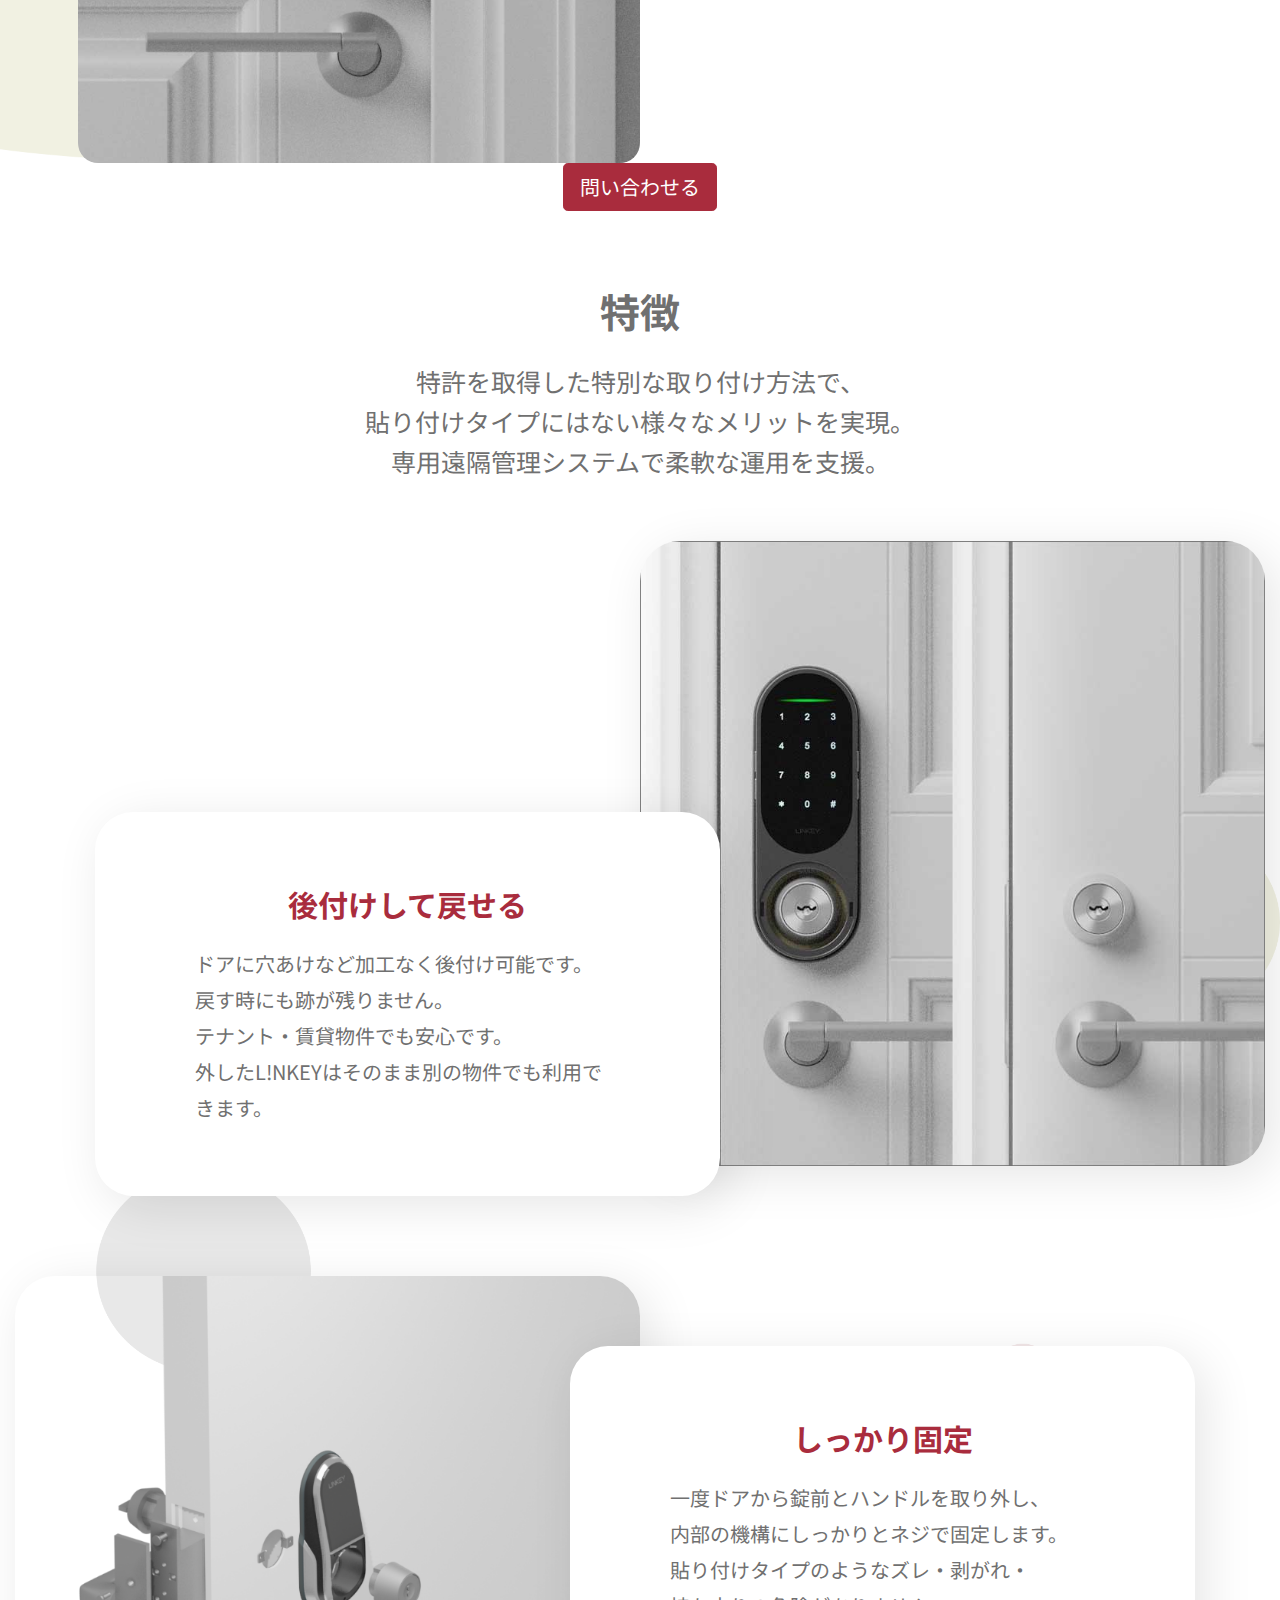
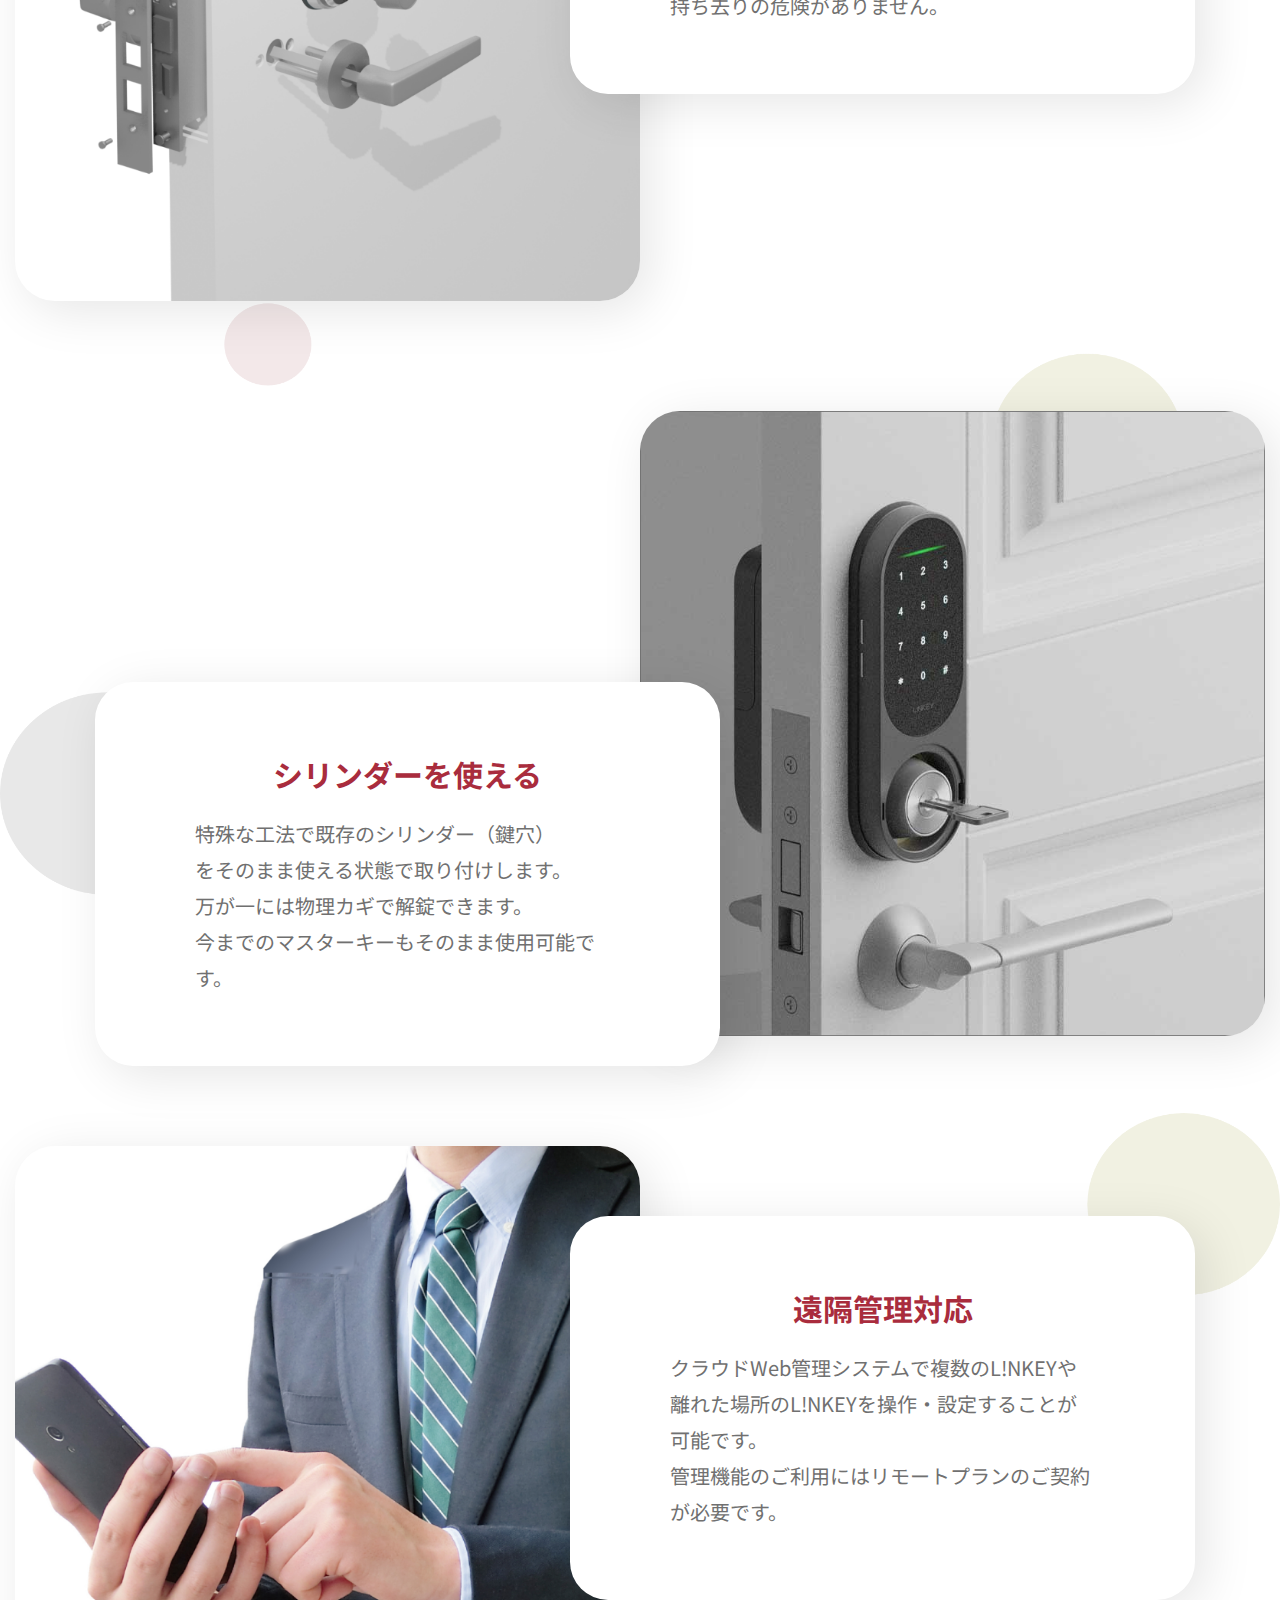
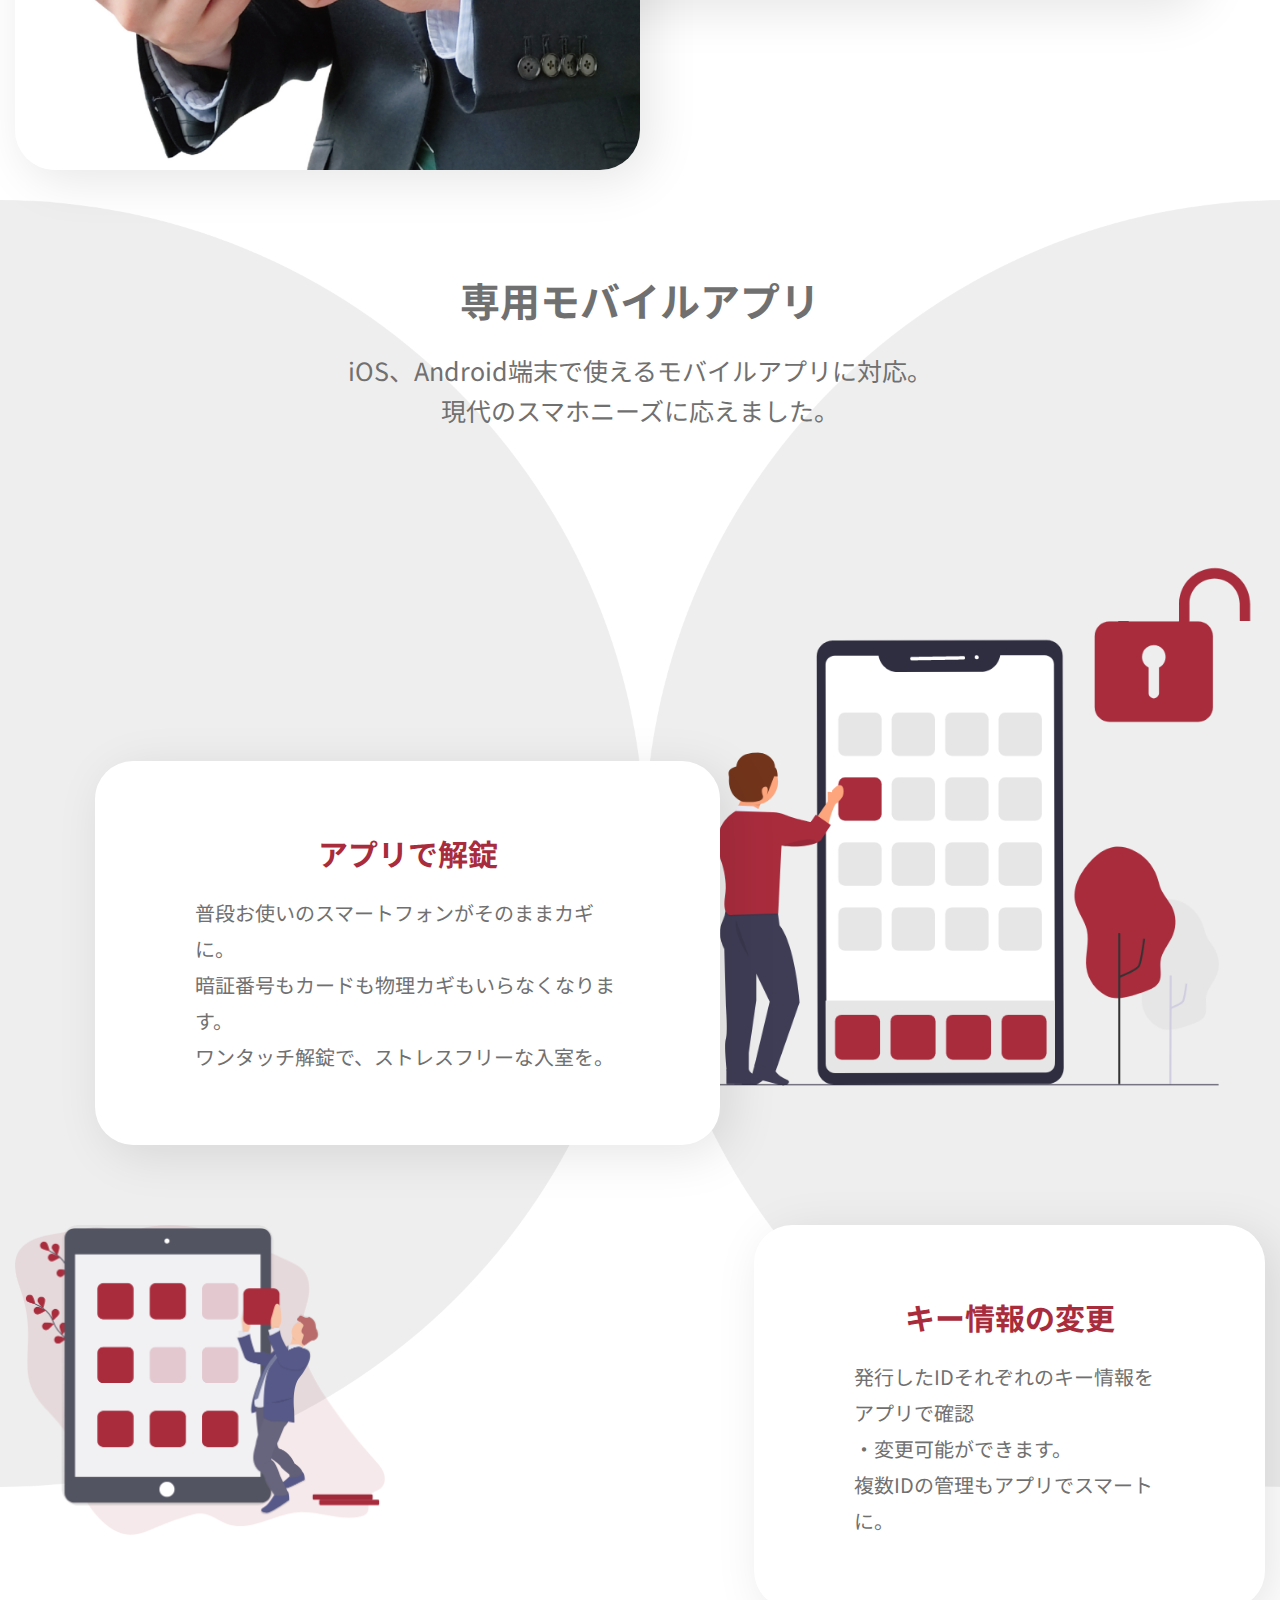
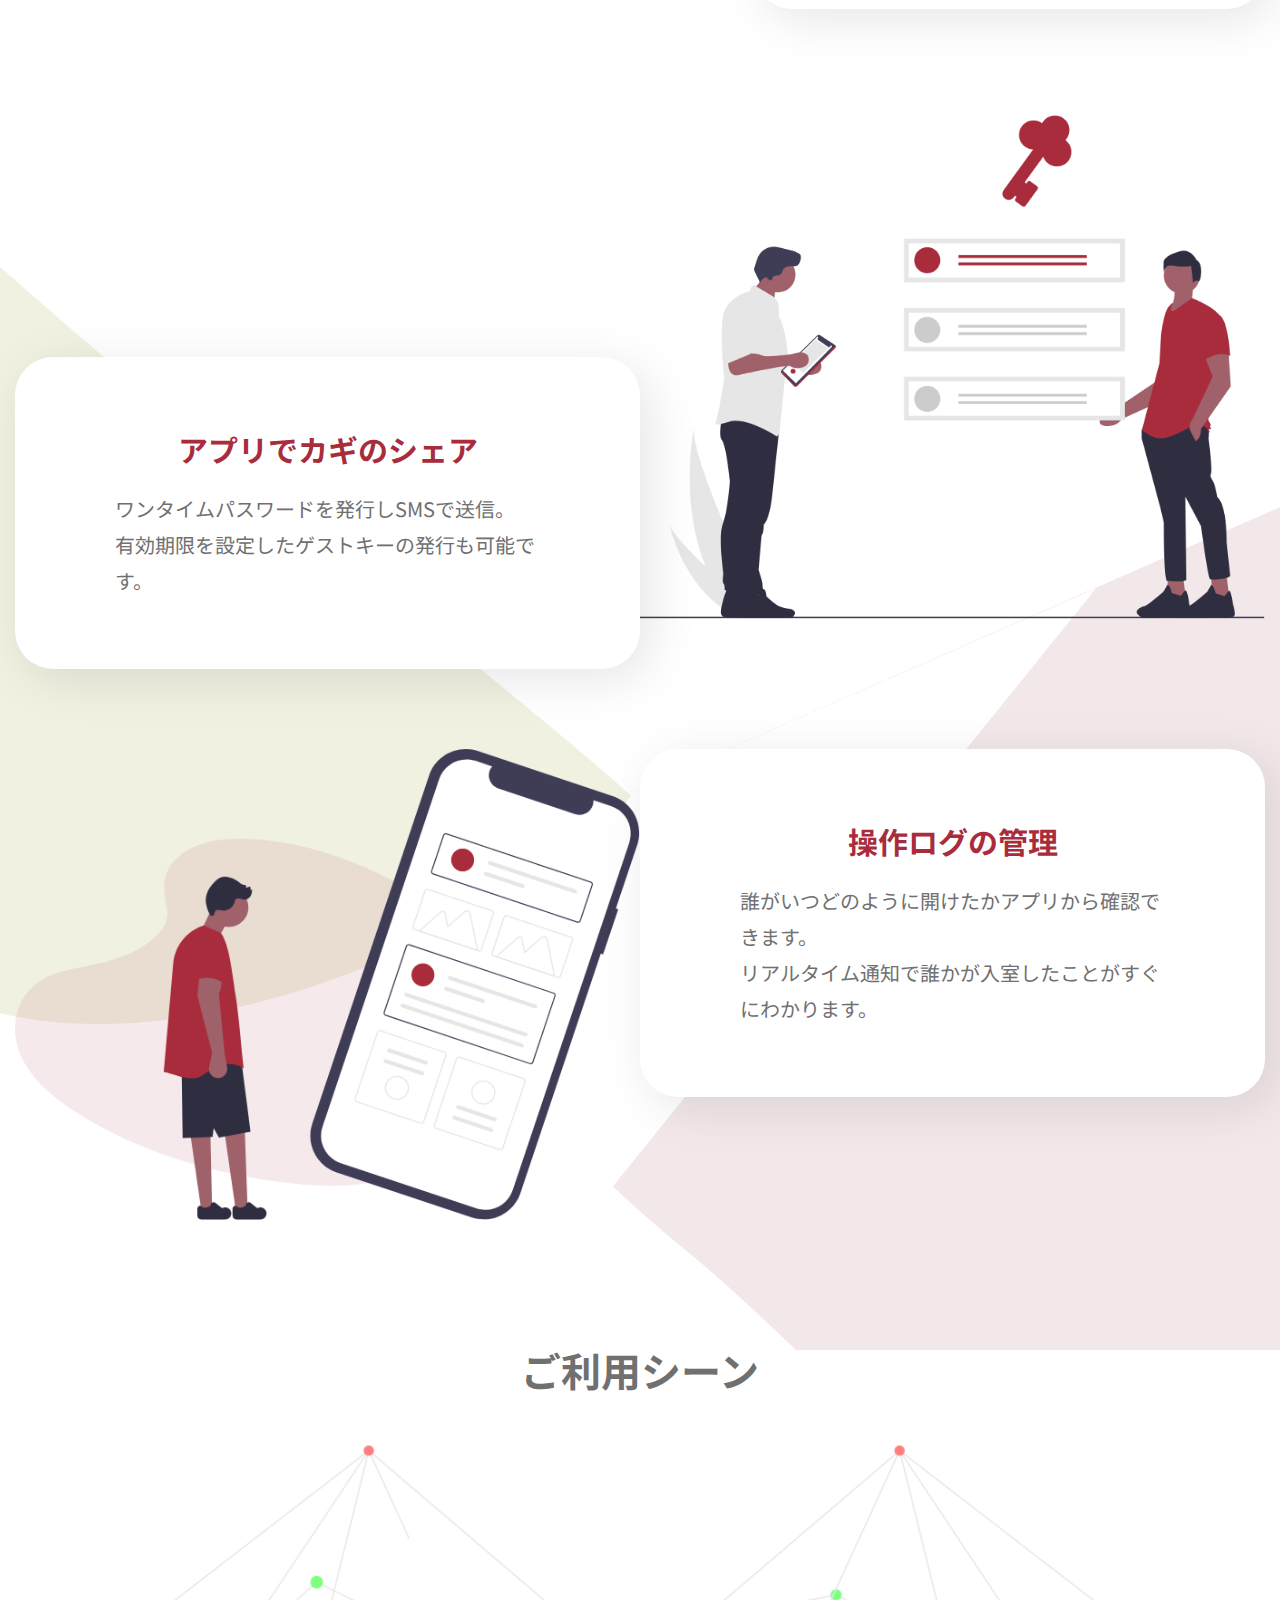
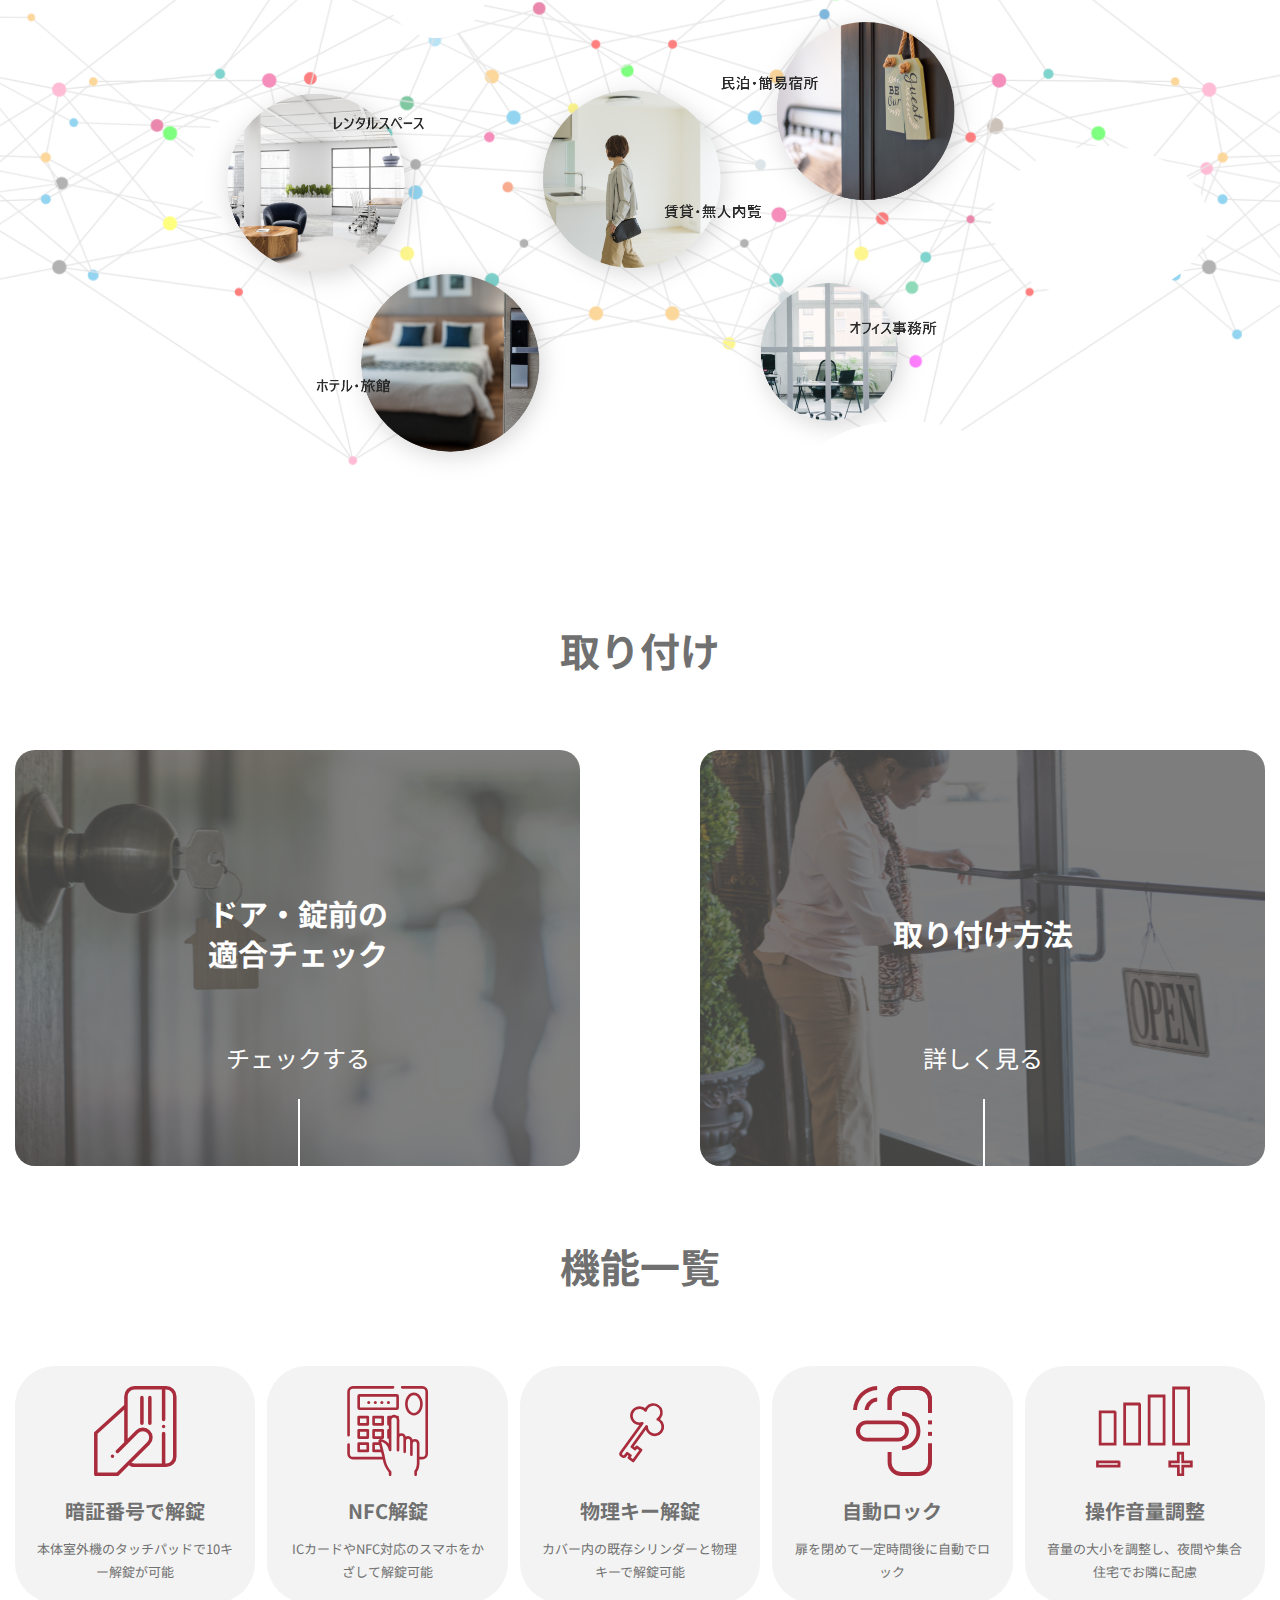
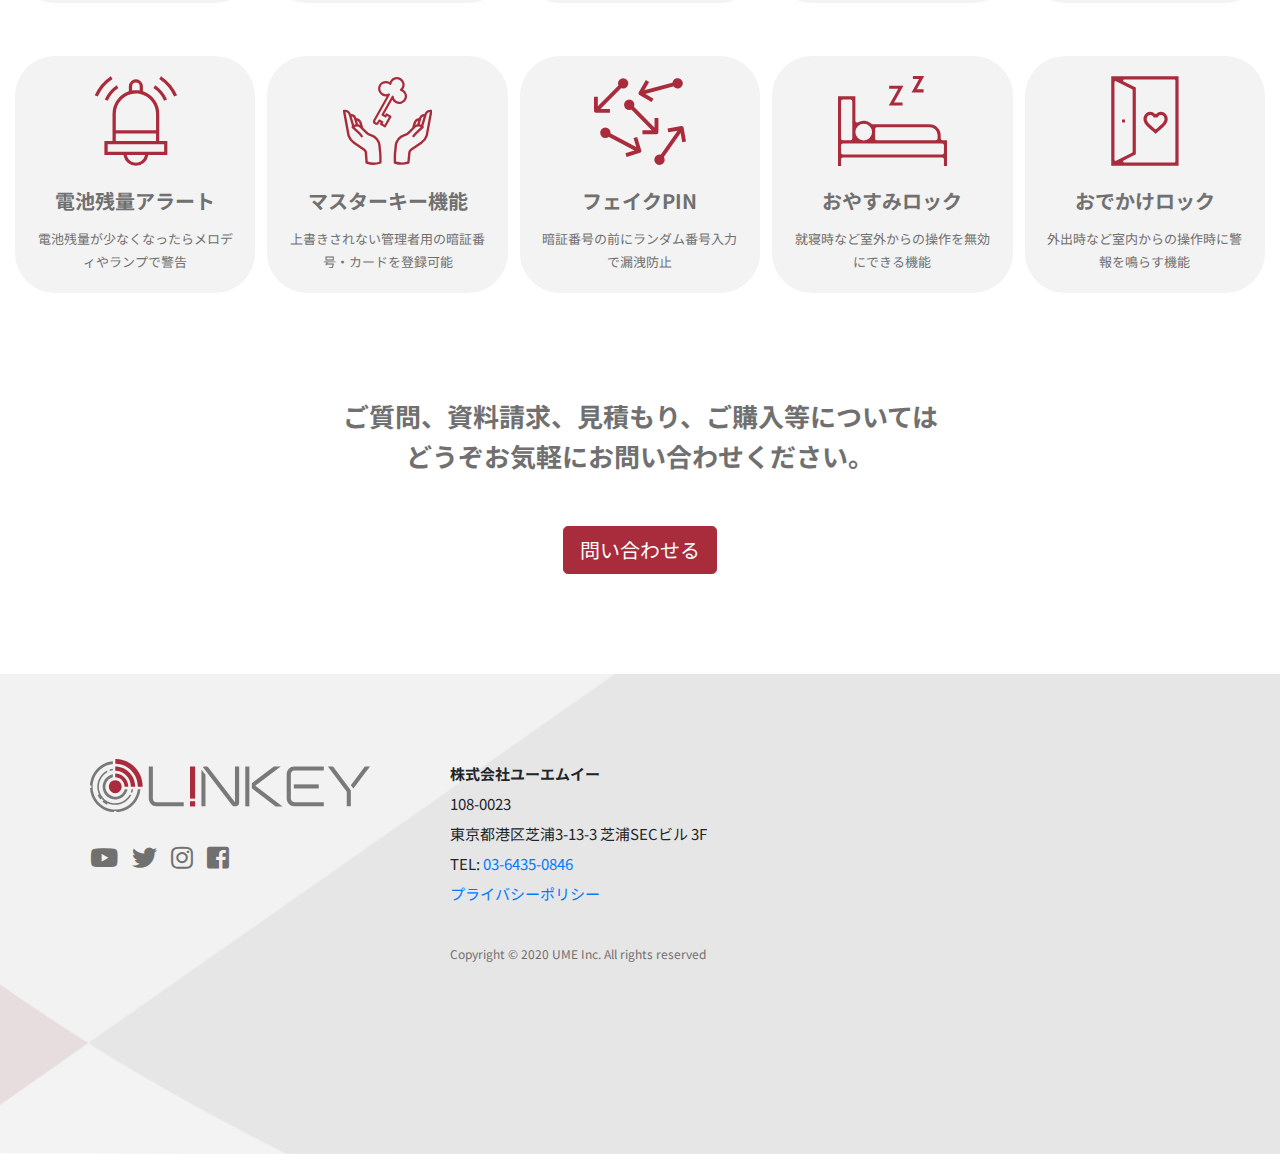
==== commit edab6e32: "make hotfix mobile" ====
--- a/public_html/linkey_plus/index.html
+++ b/public_html/linkey_plus/index.html
@@ -5,7 +5,8 @@
 <meta name="viewport" content="width=device-width, initial-scale=1.0">
 <meta name="description" content="">
 <meta name="author" content="">
-<title>Index</title>
+<link rel=”canonical" href=”https://linkey-lock.com”/>
+<title>L!NKEY Plus製品ページ</title>
 <!-- Google Tag Manager -->
 <script>(function(w,d,s,l,i){w[l]=w[l]||[];w[l].push({'gtm.start':
     new Date().getTime(),event:'gtm.js'});var f=d.getElementsByTagName(s)[0],
@@ -68,7 +69,7 @@
         <button class="navbar-toggler" type="button" data-toggle="collapse" data-target="#navbarNav" aria-controls="navbarNav" aria-expanded="false" aria-label="Toggle navigation">
             <span class="navbar-toggler-icon"></span>
         </button>
-        <form class="form-inline" action="inquiry/index.html">
+        <form class="form-inline" >
             <a class="btn btn-lg btn-primary" href="inquiry/index.html" type="button">問い合わせる</a>
         </form>
     </div>
@@ -128,11 +129,16 @@
                                 最新型のスマート電子錠です。
                             </p>
                             
-                            <div class="inquire-btn-lp">
+                            <!-- <div class="inquire-btn-lp">
                             	<a href="inquiry/index.html" class="common-btn-hp">問い合わせる</a>
-                            </div>
-                        </div>
-                        <div class="clearfix"></div>
+                            </div> -->
+                        </div>
+                        <div class="clearfix"></div>
+                    </div>
+                </div>
+                <div class="row justify-content-center">
+                    <div class ="cl">
+                        <a class="btn btn-lg btn-primary btn-block" href="inquiry/index.html" type="button">問い合わせる</a>
                     </div>
                 </div>
             </div>
@@ -412,10 +418,15 @@
                         	ご質問、資料請求、見積もり、ご購入等については<br>
                         	どうぞお気軽にお問い合わせください。
                         </div>
-                        <div class="contact-btn-main-lp">
+                        <!-- <div class="contact-btn-main-lp">
                         	<a href="inquiry/index.html" class="common-btn-hp">問い合わせる</a>
-                        </div>
-                        <div class="clearfix"></div>
+                        </div> -->
+                        <div class="clearfix"></div>
+                    </div>
+                </div>
+                <div class="row justify-content-center">
+                    <div class="cl">
+                        <a class="btn btn-lg btn-primary" href="inquiry/index.html" type="button">問い合わせる</a>
                     </div>
                 </div>
             </div>
@@ -426,9 +437,9 @@
 <!-- CONTAIN_END -->
 <!-- FOOTER_START -->
     <footer id="footer" class="sticky-bottom">
-        <div class="back-to-top-hp">
+        <!-- <div class="back-to-top-hp">
             <a href="#mana_test" id="gototop"><img src="images/gototop.png" alt="" /></a>
-        </div>
+        </div> -->
         <div class="container container-1750">
             <div class="row">
                 <div class="col-lg-12 col-md-12 col-sm-12 col-xs-12 footer-inner-hp">
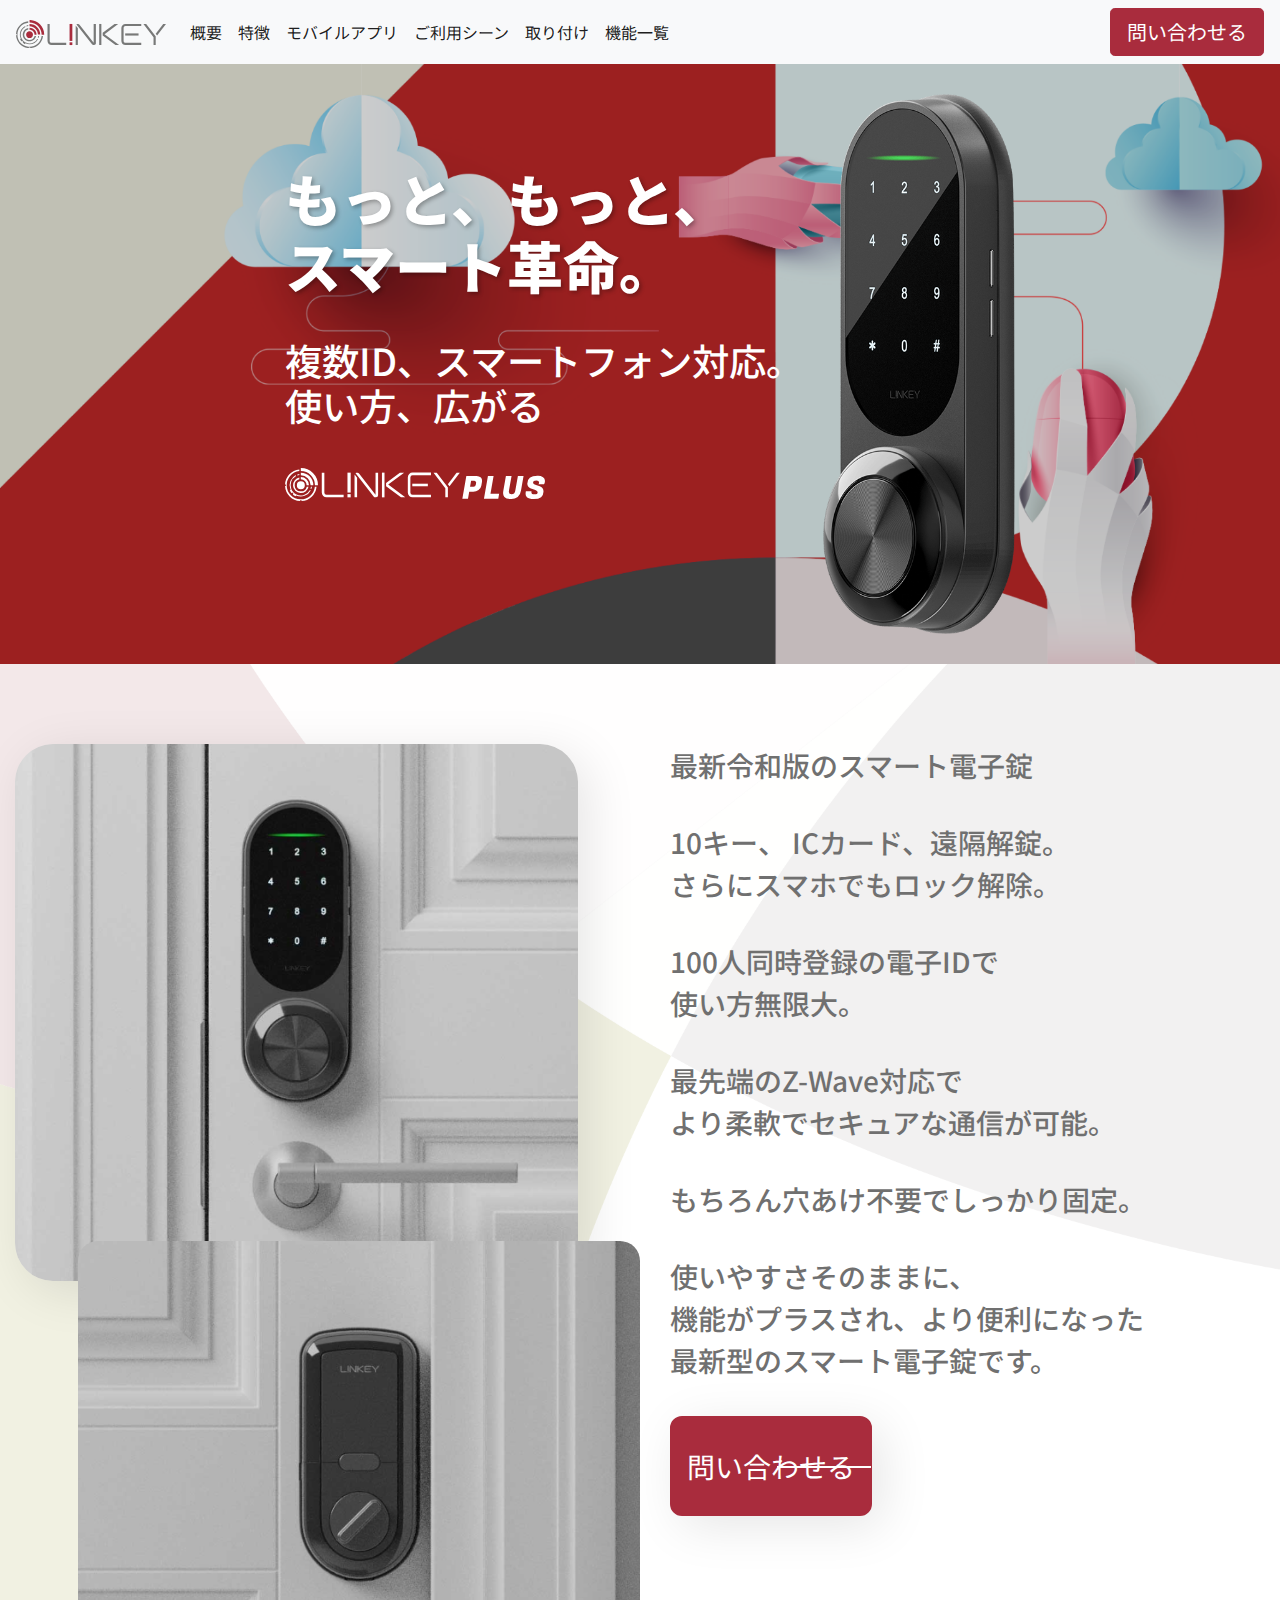
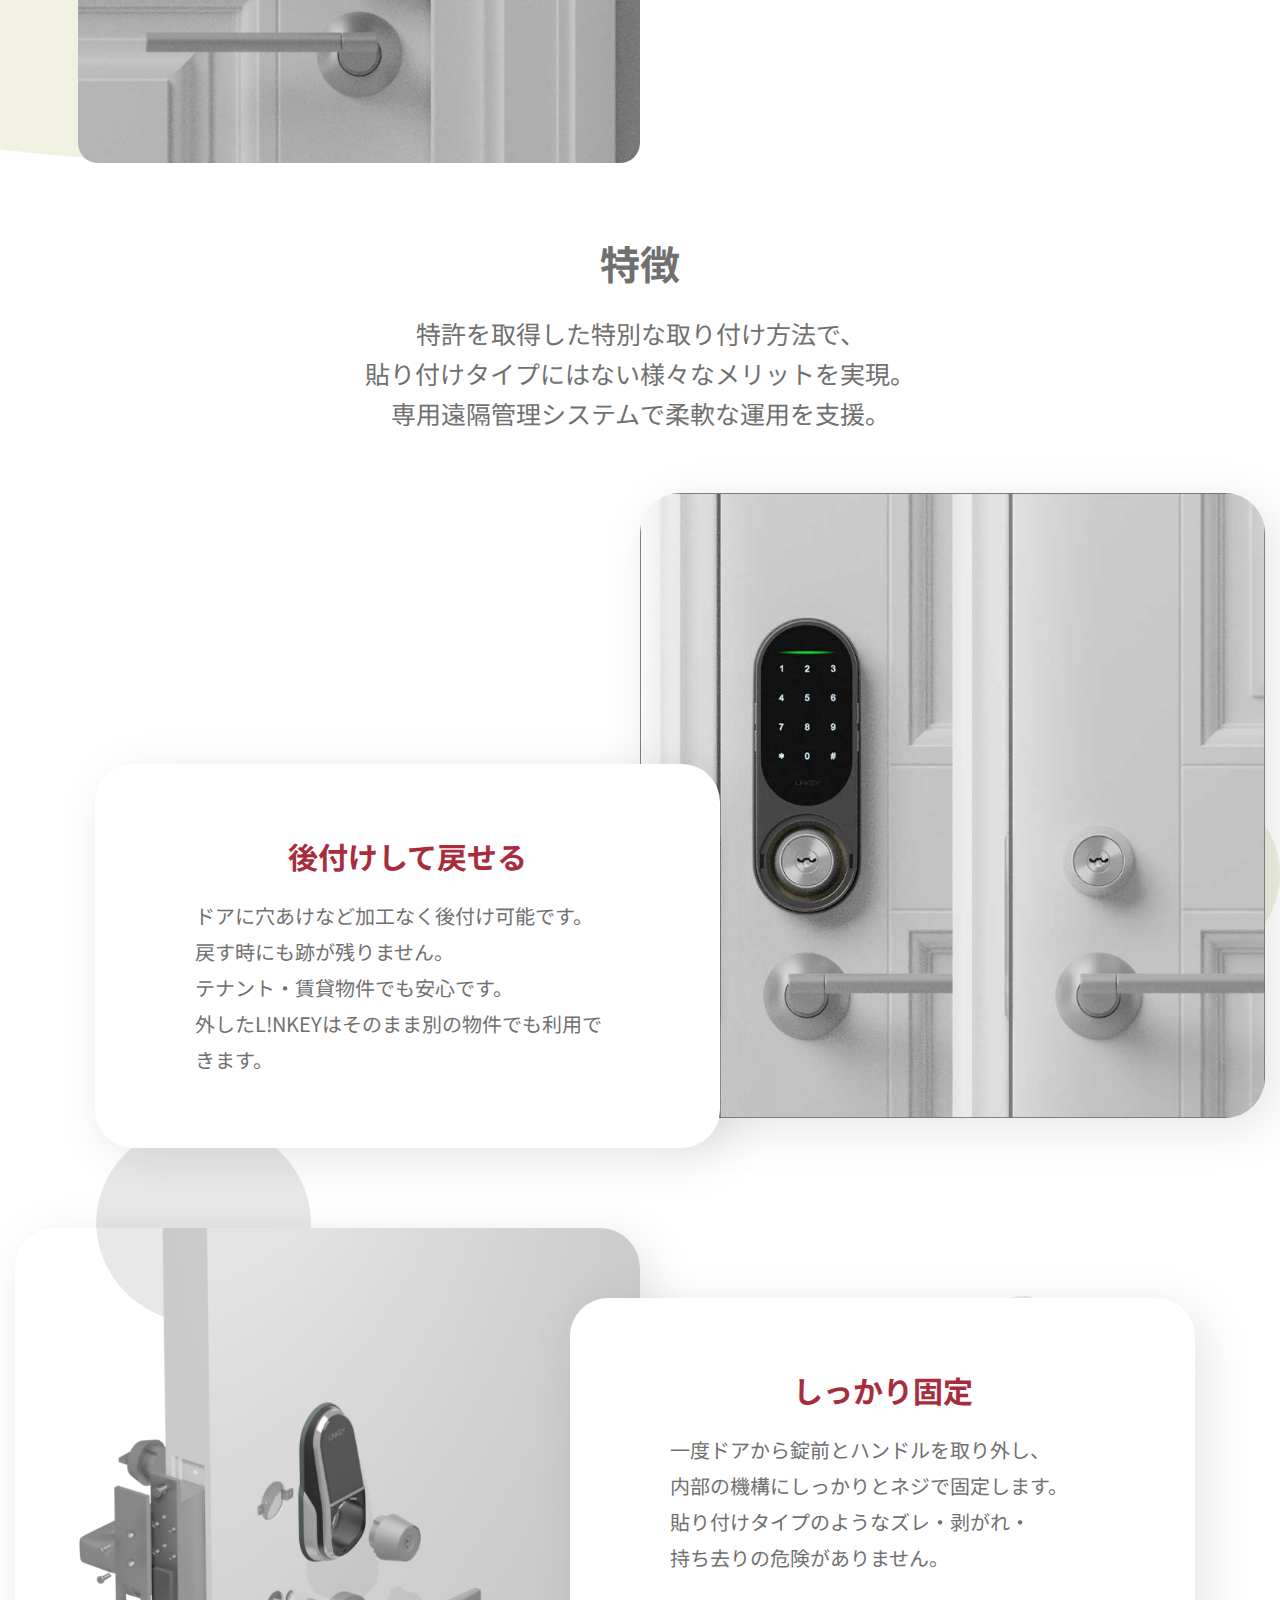
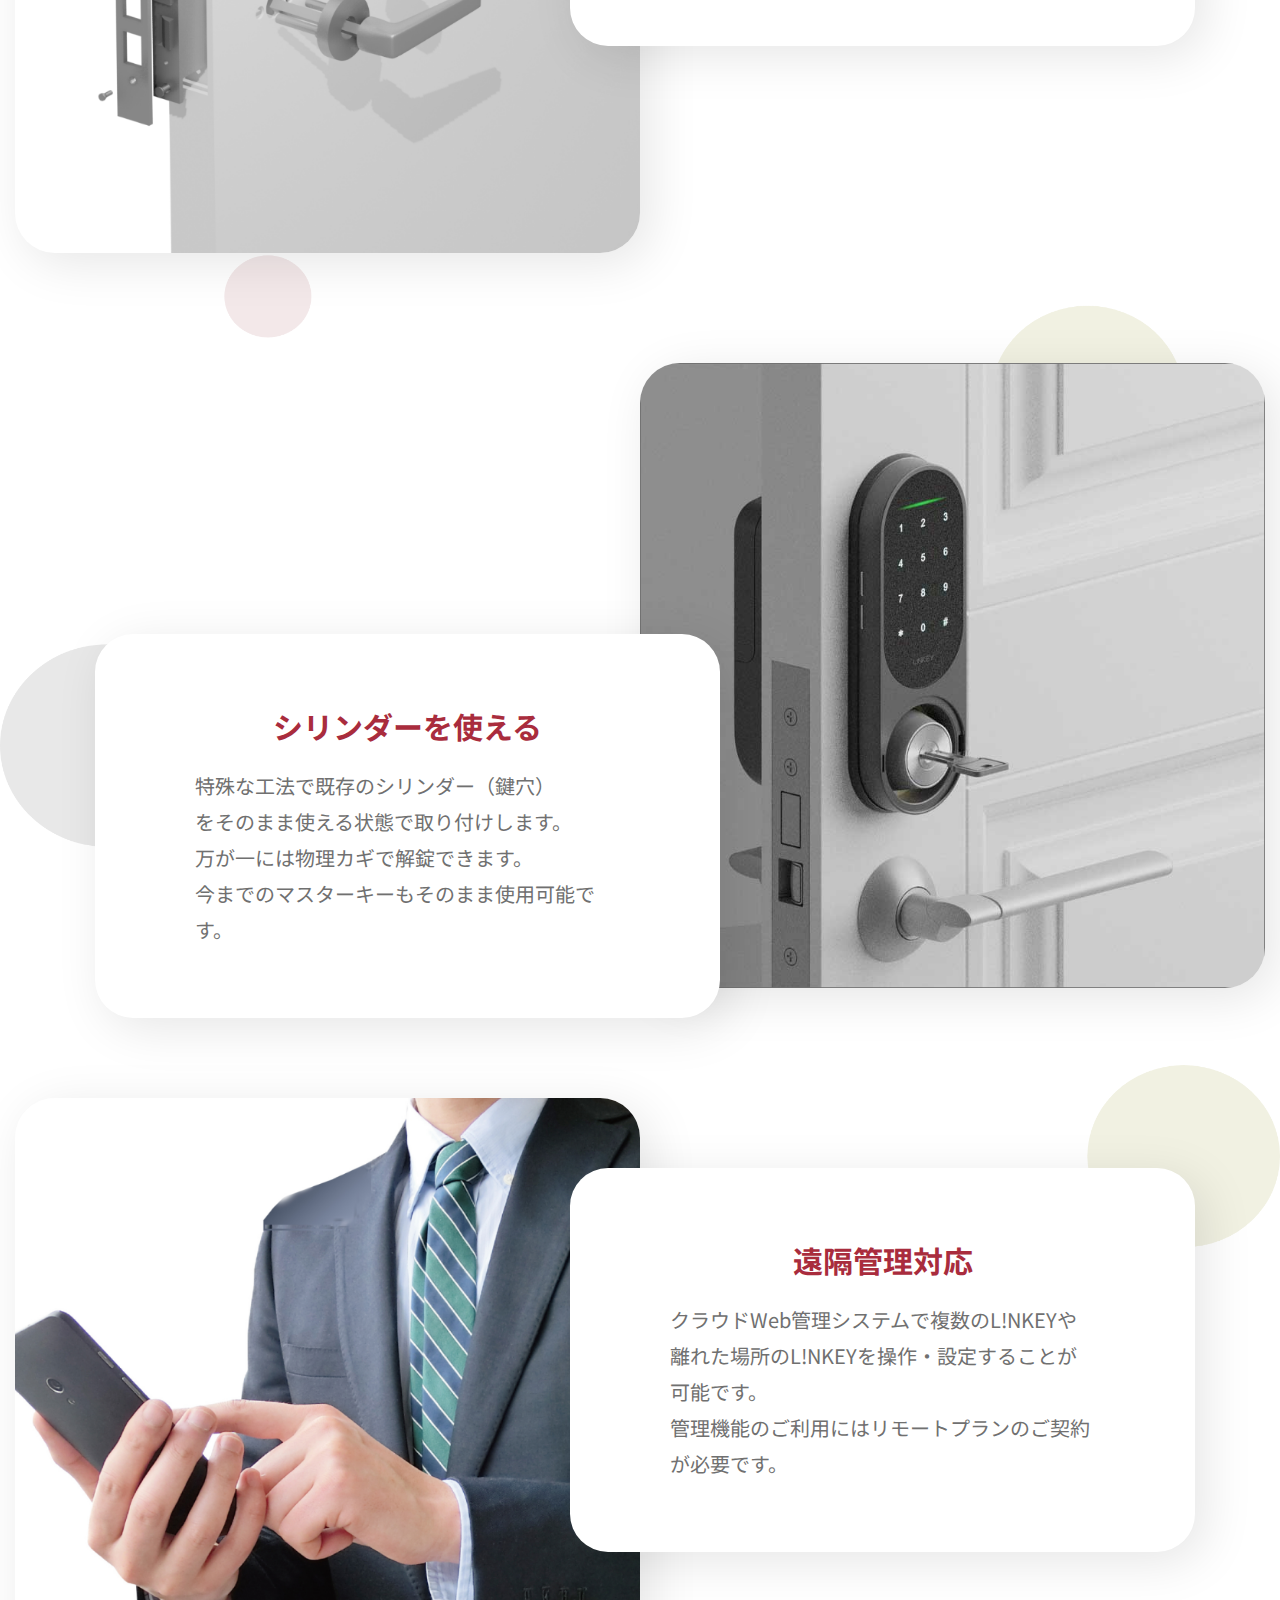
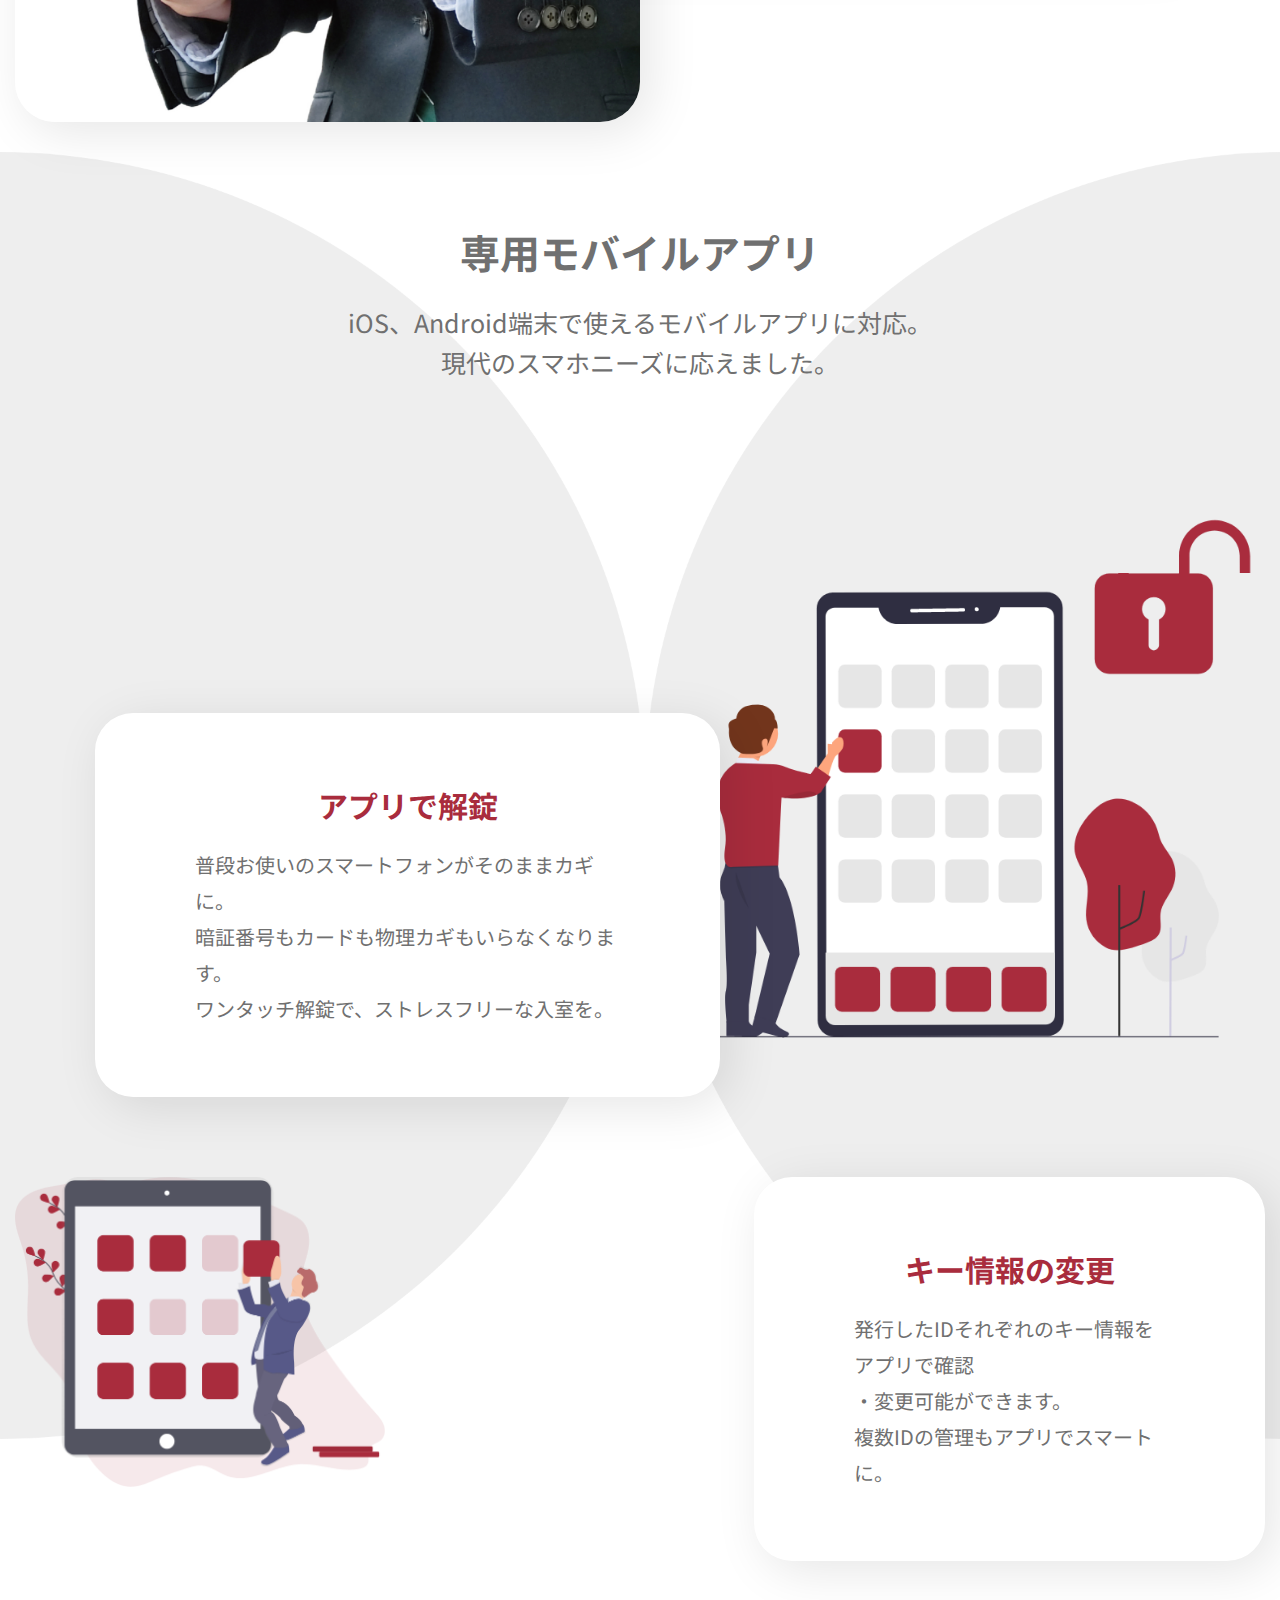
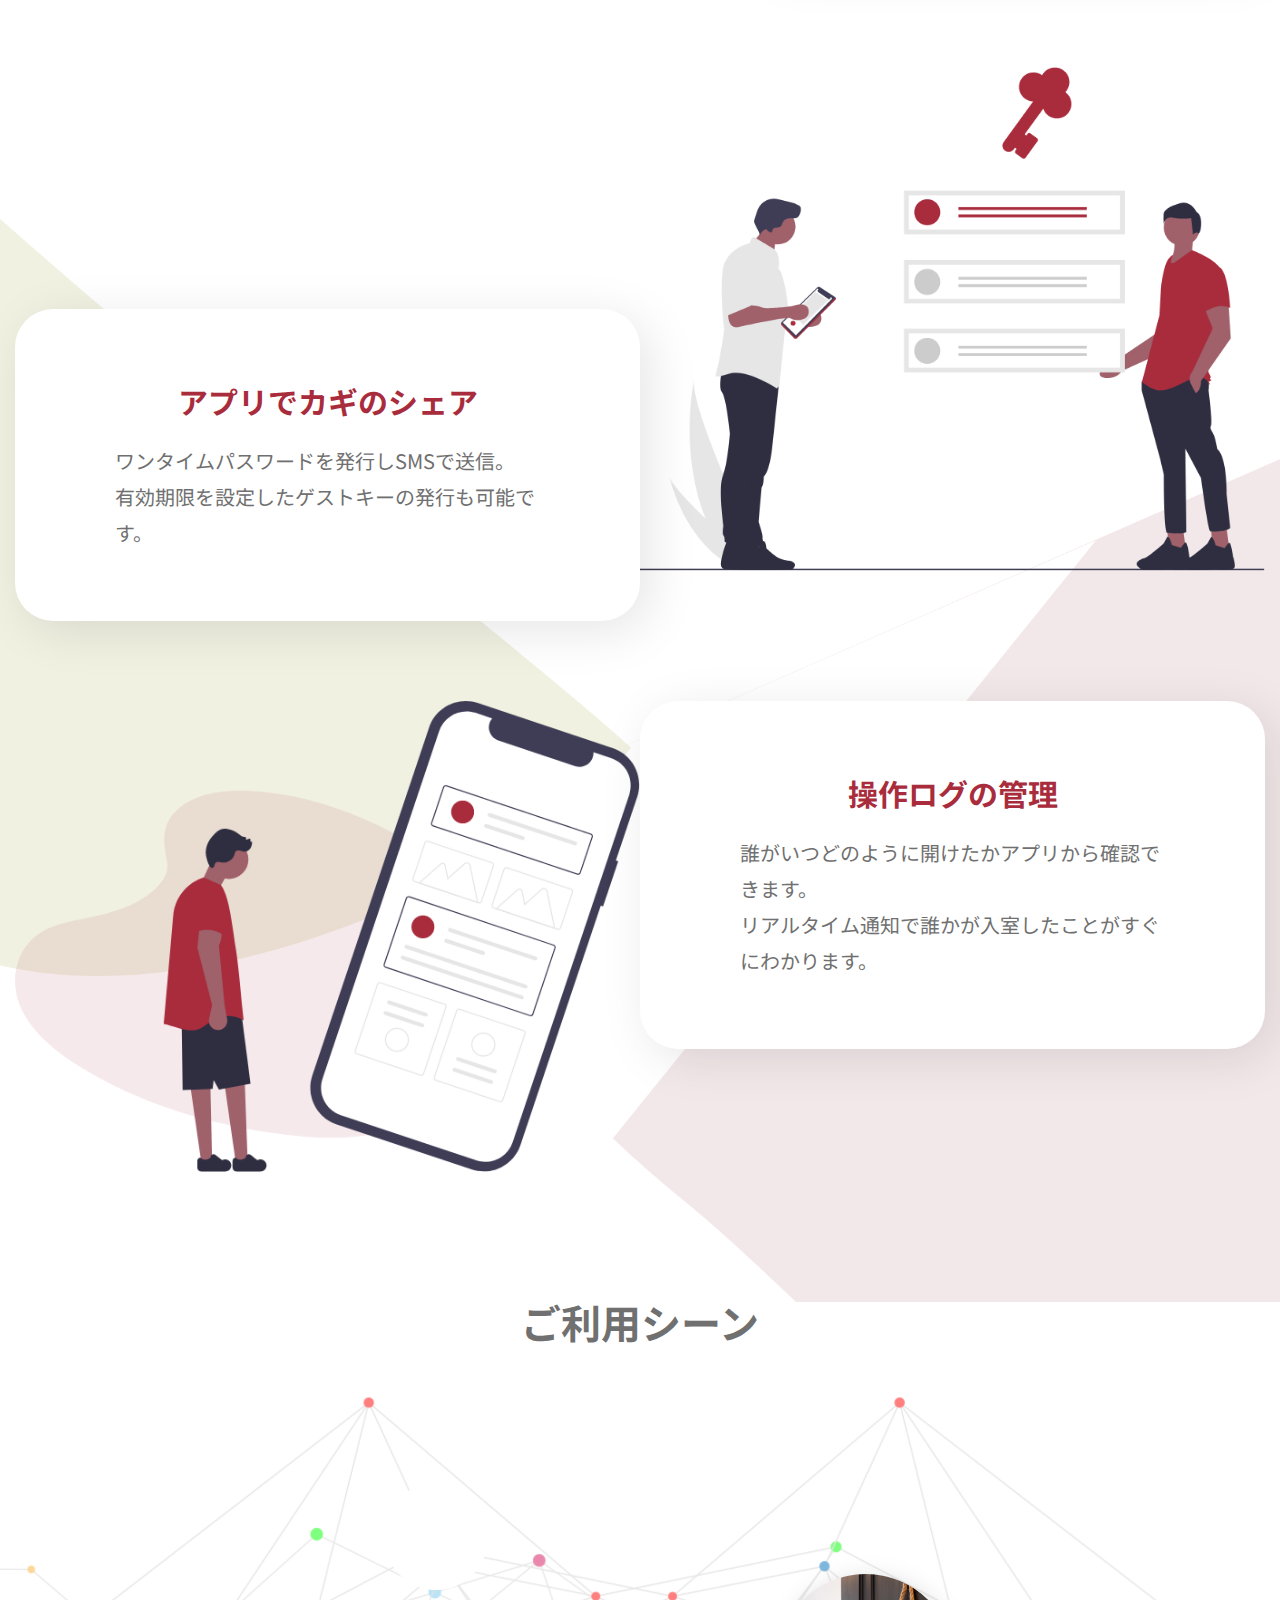
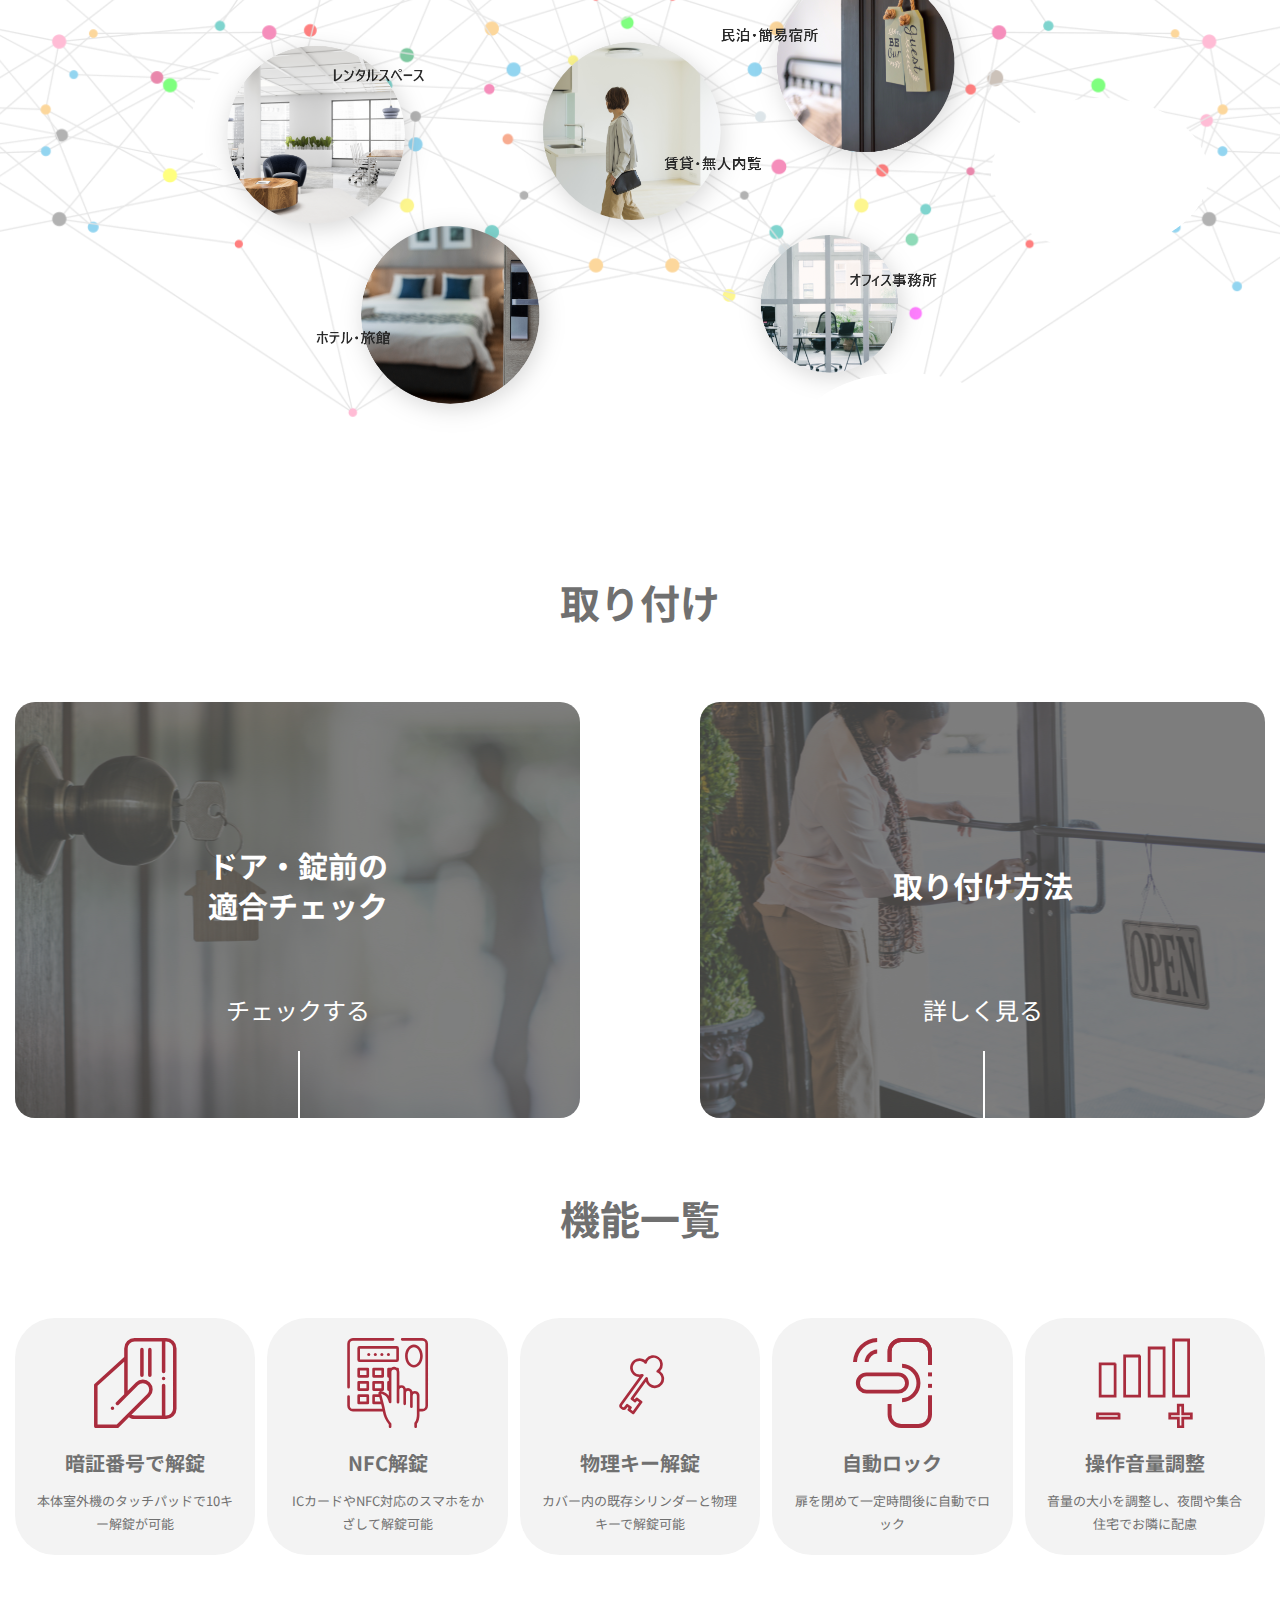
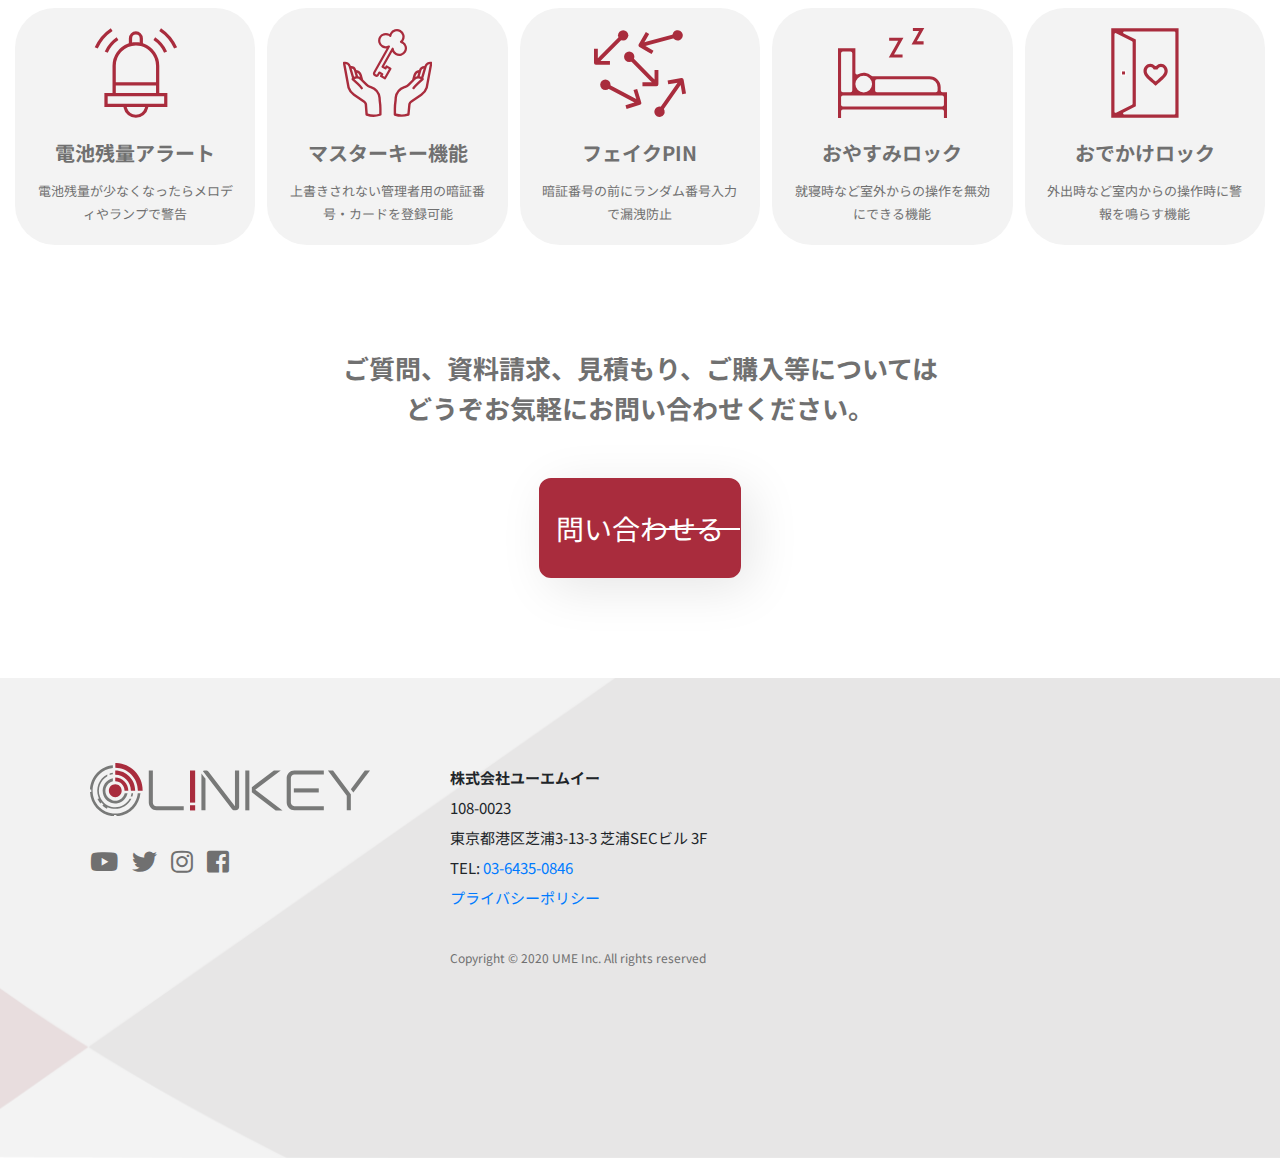
==== commit ab010c51: "fix mobile" ====
--- a/public_html/linkey_plus/index.html
+++ b/public_html/linkey_plus/index.html
@@ -129,18 +129,18 @@
                                 最新型のスマート電子錠です。
                             </p>
                             
-                            <!-- <div class="inquire-btn-lp">
+                             <div class="inquire-btn-lp">
                             	<a href="inquiry/index.html" class="common-btn-hp">問い合わせる</a>
-                            </div> -->
-                        </div>
-                        <div class="clearfix"></div>
-                    </div>
-                </div>
-                <div class="row justify-content-center">
+                            </div>
+                        </div>
+                        <div class="clearfix"></div>
+                    </div>
+                </div>
+                <!-- <div class="row justify-content-center">
                     <div class ="cl">
                         <a class="btn btn-lg btn-primary btn-block" href="inquiry/index.html" type="button">問い合わせる</a>
                     </div>
-                </div>
+                </div> -->
             </div>
         </div>
         
@@ -418,17 +418,17 @@
                         	ご質問、資料請求、見積もり、ご購入等については<br>
                         	どうぞお気軽にお問い合わせください。
                         </div>
-                        <!-- <div class="contact-btn-main-lp">
+                        <div class="contact-btn-main-lp">
                         	<a href="inquiry/index.html" class="common-btn-hp">問い合わせる</a>
-                        </div> -->
-                        <div class="clearfix"></div>
-                    </div>
-                </div>
-                <div class="row justify-content-center">
+                        </div>
+                        <div class="clearfix"></div>
+                    </div>
+                </div>
+                <!-- <div class="row justify-content-center">
                     <div class="cl">
                         <a class="btn btn-lg btn-primary" href="inquiry/index.html" type="button">問い合わせる</a>
                     </div>
-                </div>
+                </div> -->
             </div>
             <div class="clearfix"></div>
         </div>
--- a/public_html/linkey_plus/css/stylesheet.css
+++ b/public_html/linkey_plus/css/stylesheet.css
@@ -48,7 +48,7 @@
 .white-title-hp h2{ color:#fff6f7; font-size:35px; line-height:45px; text-shadow:0px 3px 7px rgba(166,172,178,0.35); }
 .white-title-hp p{ font-weight:500; color:#adcef2; }
 
-.common-btn-hp{ color:#fff; min-width:534px; border:2px solid #A92C3D; border-radius:12px; background:#A92C3D; display:inline-block; padding:27px 15px; font-size:28px;  box-shadow:10px 10px 50px rgba(0,0,0,0.1); text-align:center; position:relative; }
+.common-btn-hp{ color:#fff; max-width:320px; border:2px solid #A92C3D; border-radius:12px; background:#A92C3D; display:inline-block; padding:27px 15px; font-size:28px;  box-shadow:10px 10px 50px rgba(0,0,0,0.1); text-align:center; position:relative; }
 .common-btn-hp:after{ content:''; position:absolute; right:-1px; top:50%; background:#fff; height:2px; width:94px; }
 .common-btn-hp:hover{ background:#fff; color:#A92C3D;}
 .common-btn-hp:hover:after{ background:#A92C3D;}
@@ -274,7 +274,7 @@
 	background-size: cover;
 }
 .linkeypluslogo{
-	height: 90px;
+	width:300px;
 	padding: 20px 20px 20px 20px;
 }
 #banner_linkey{
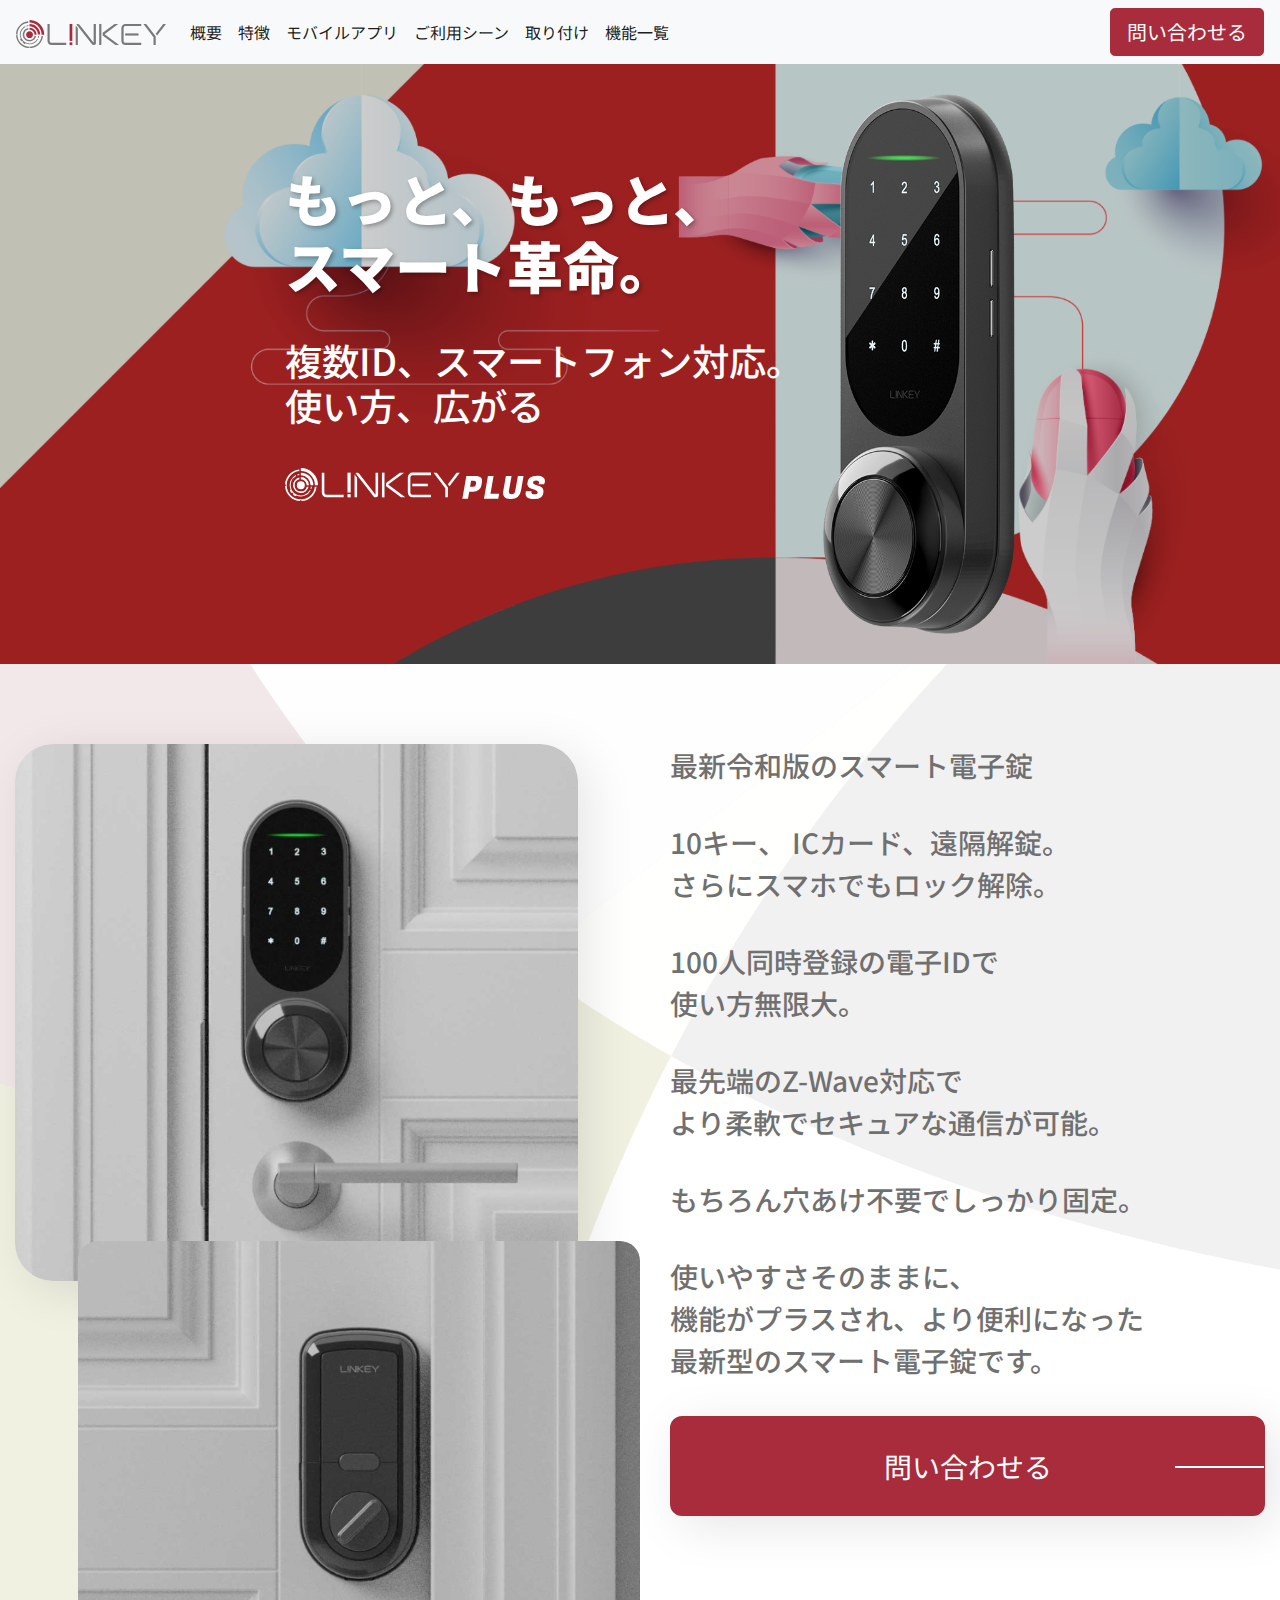
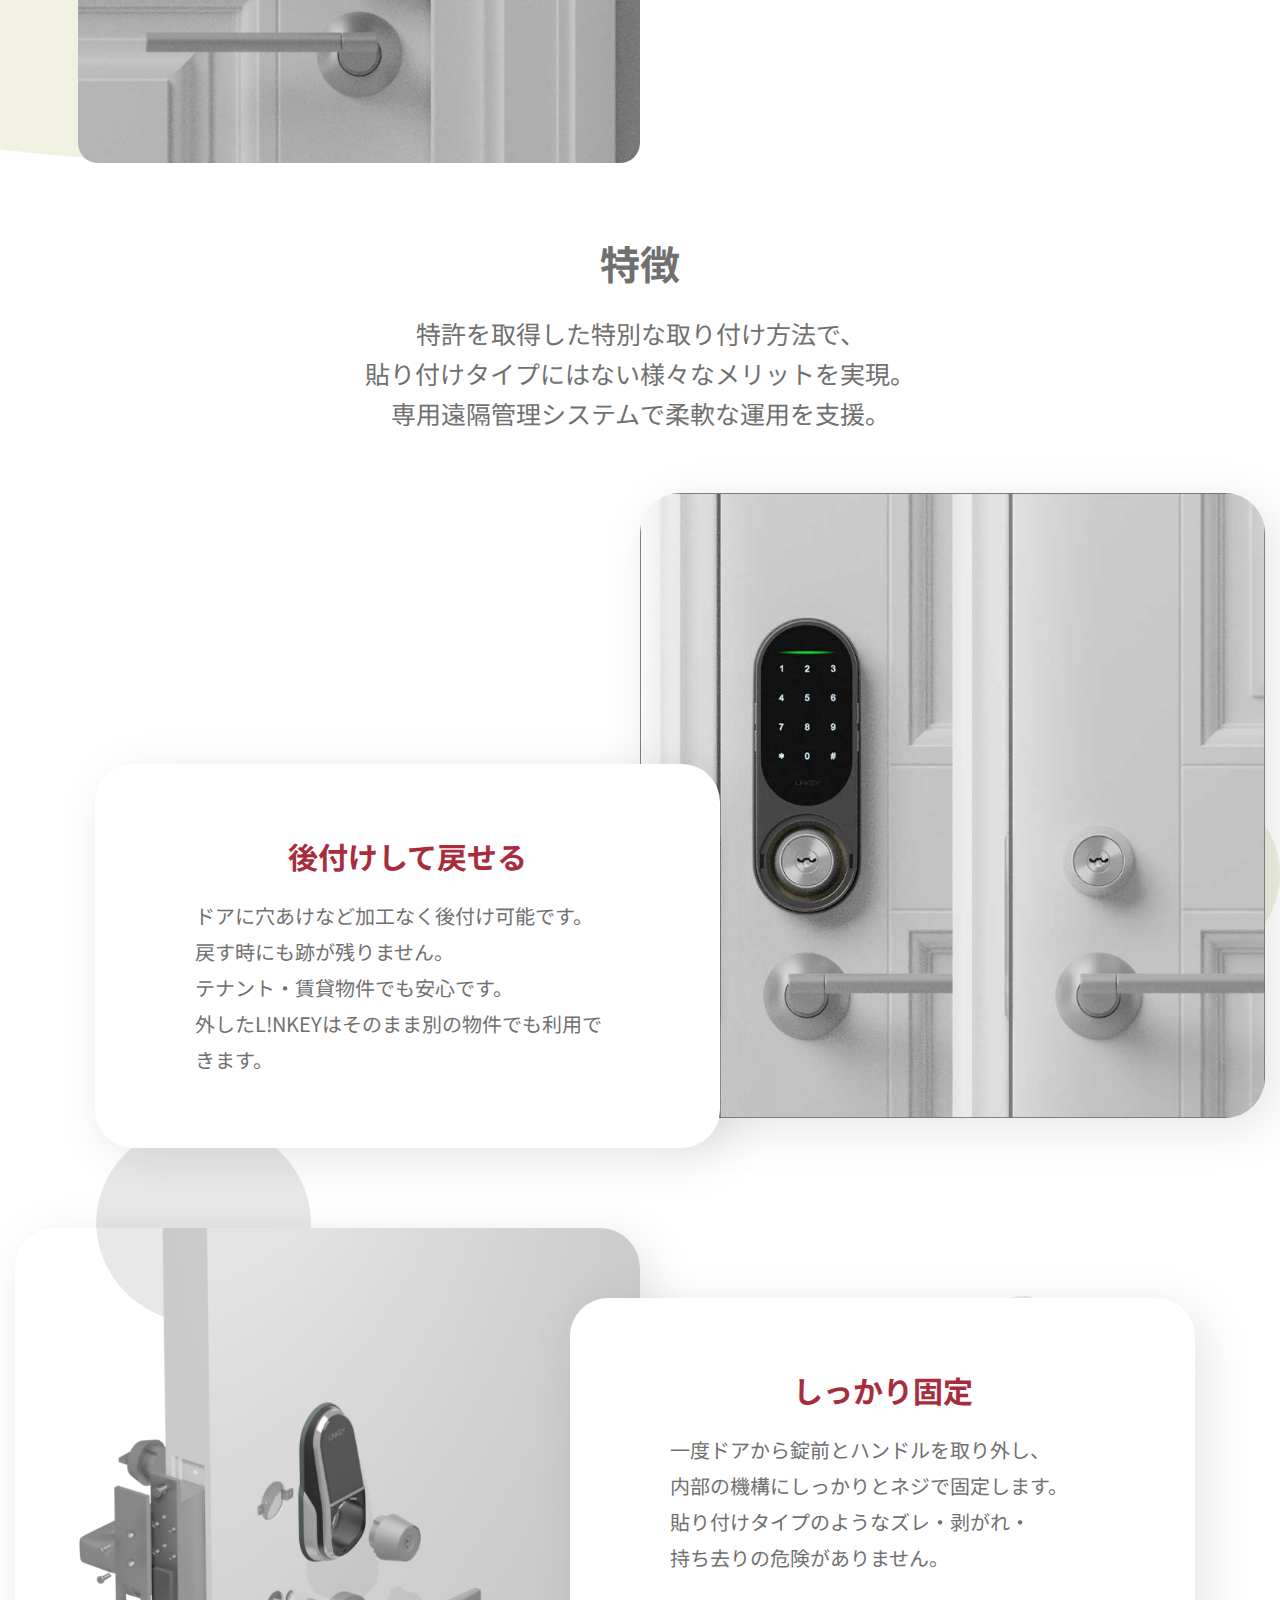
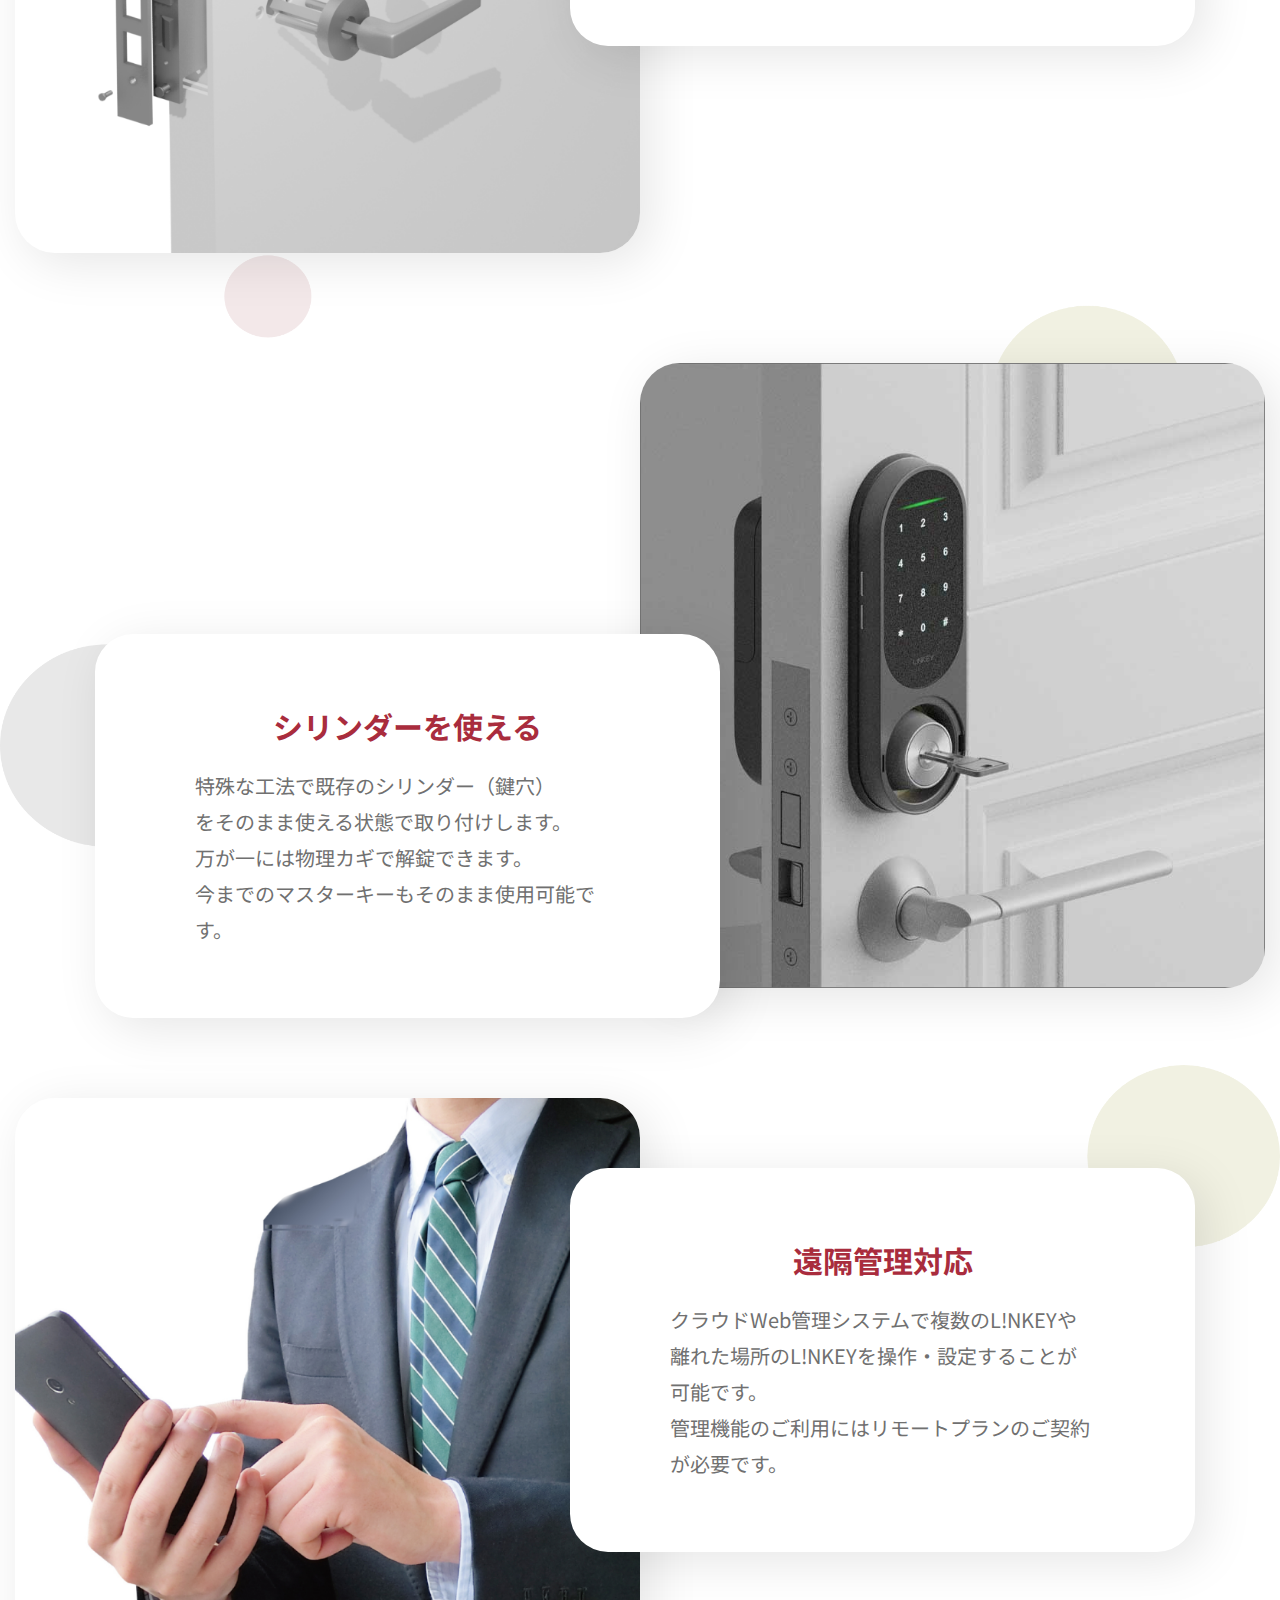
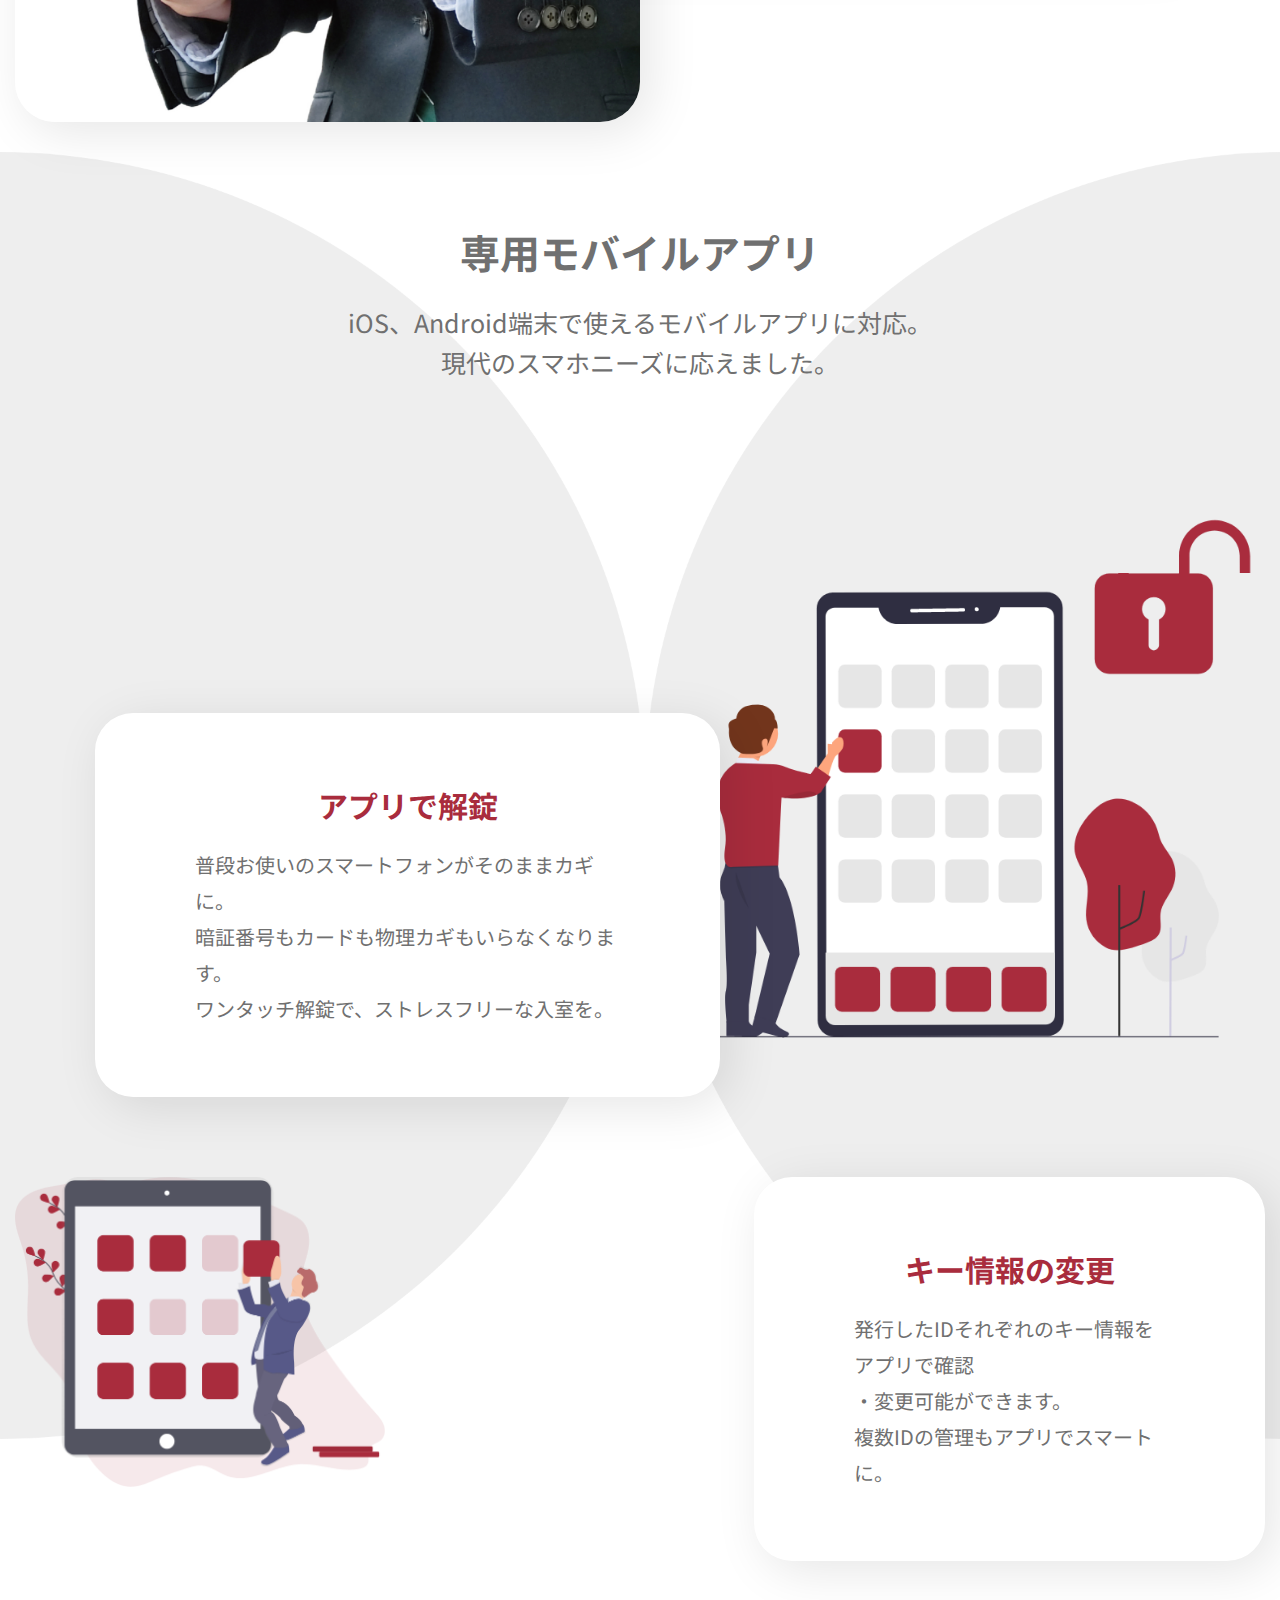
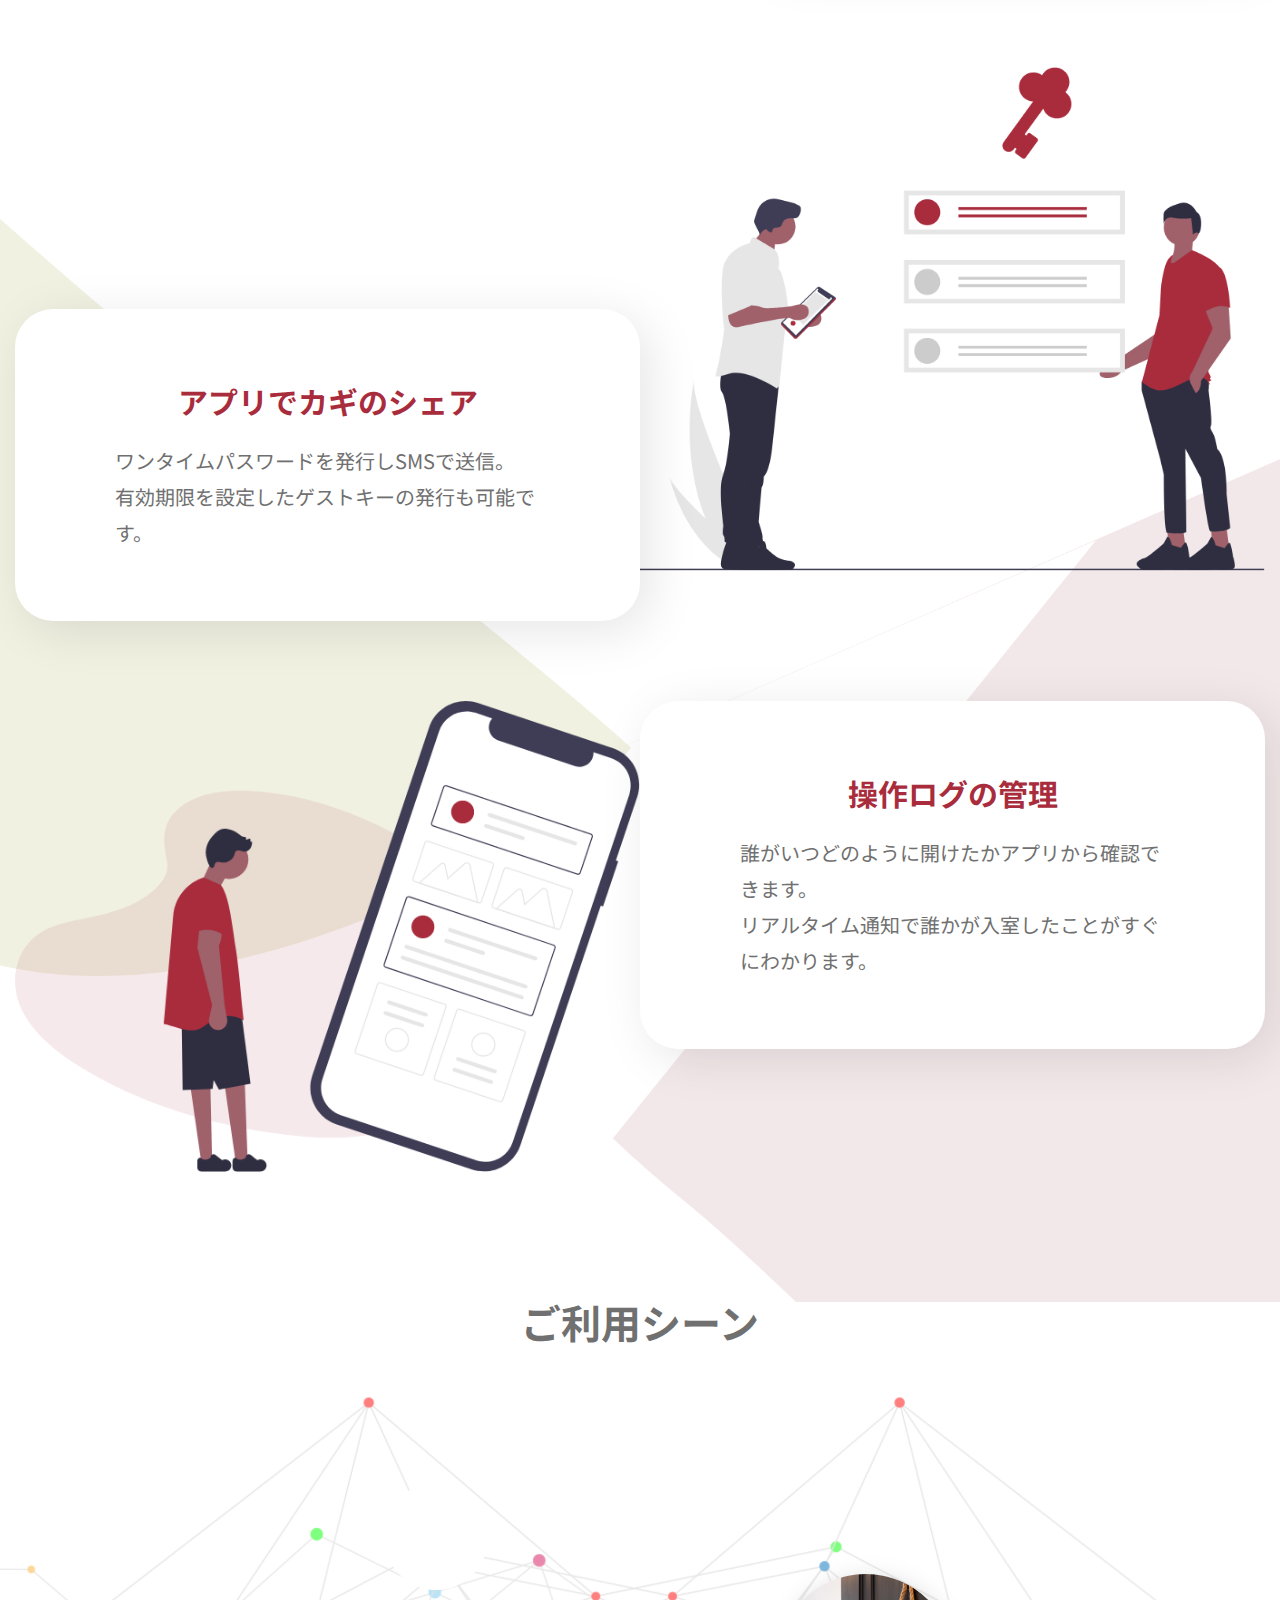
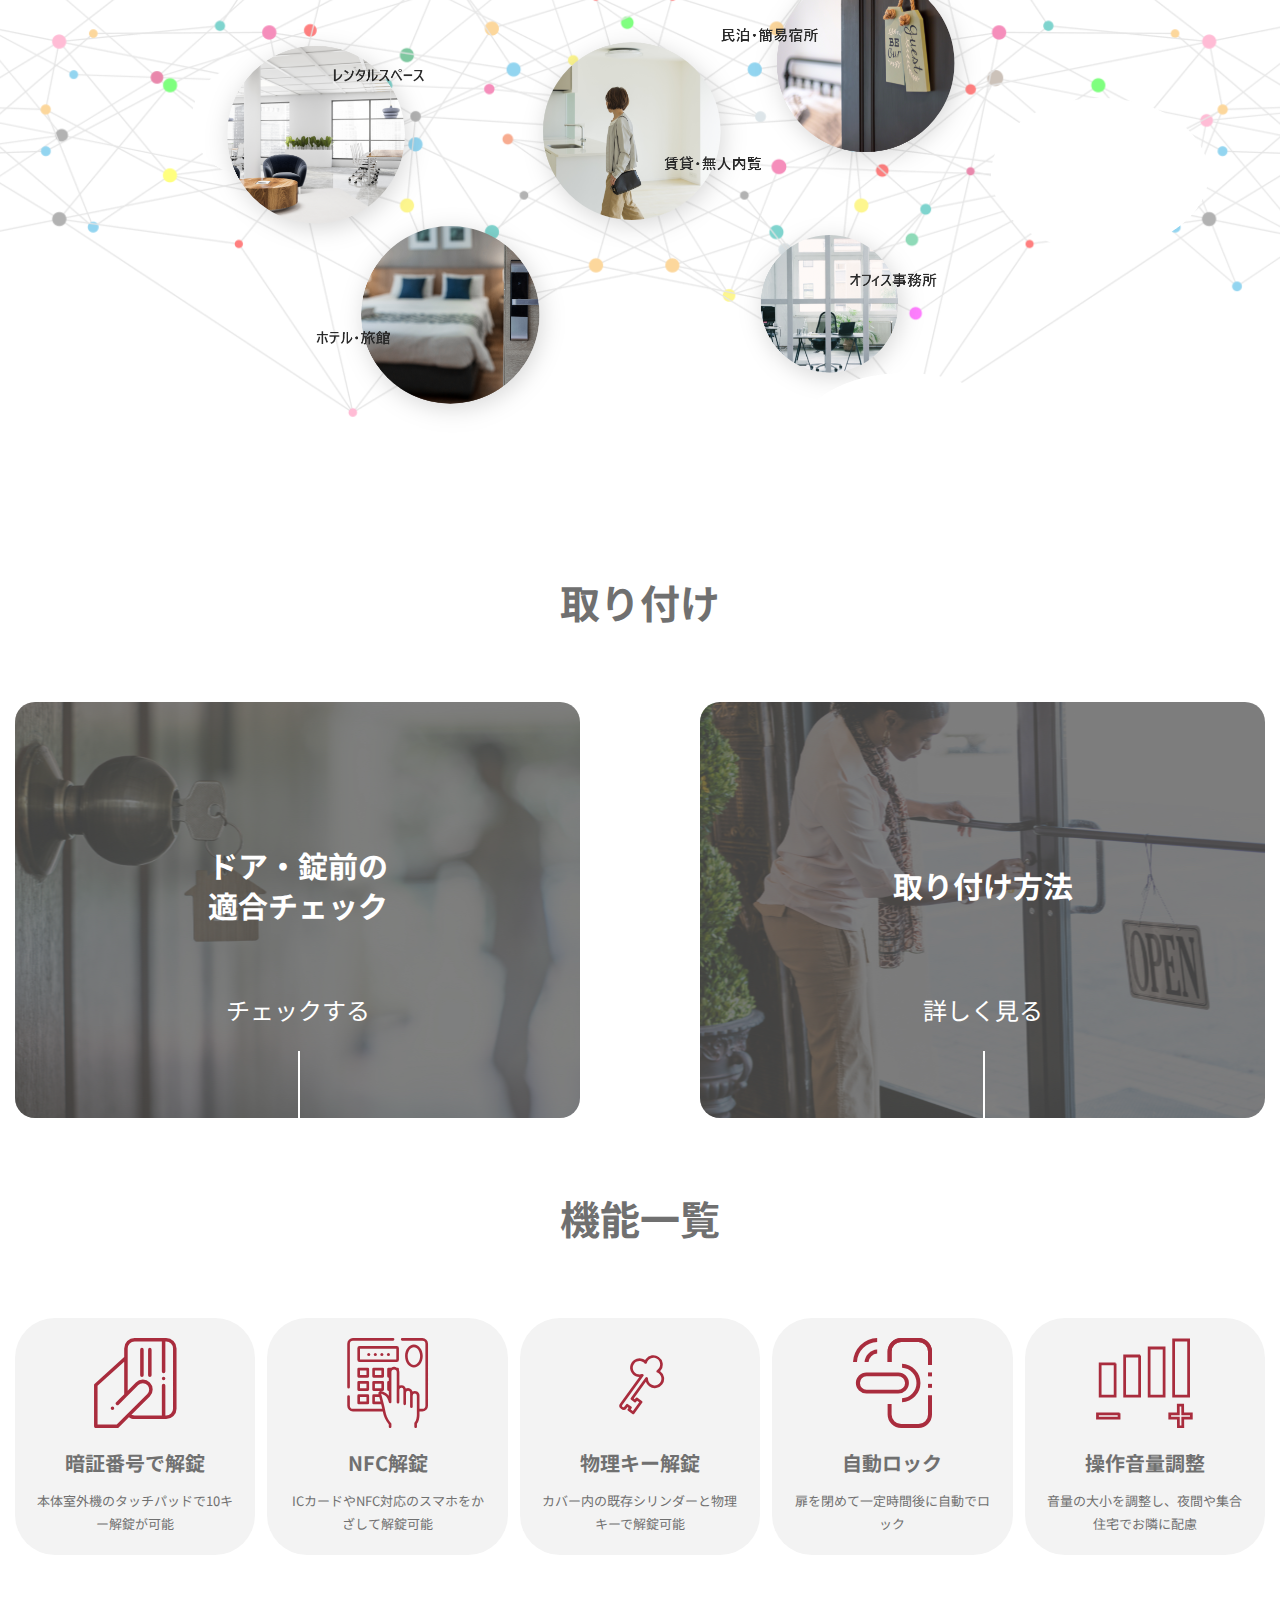
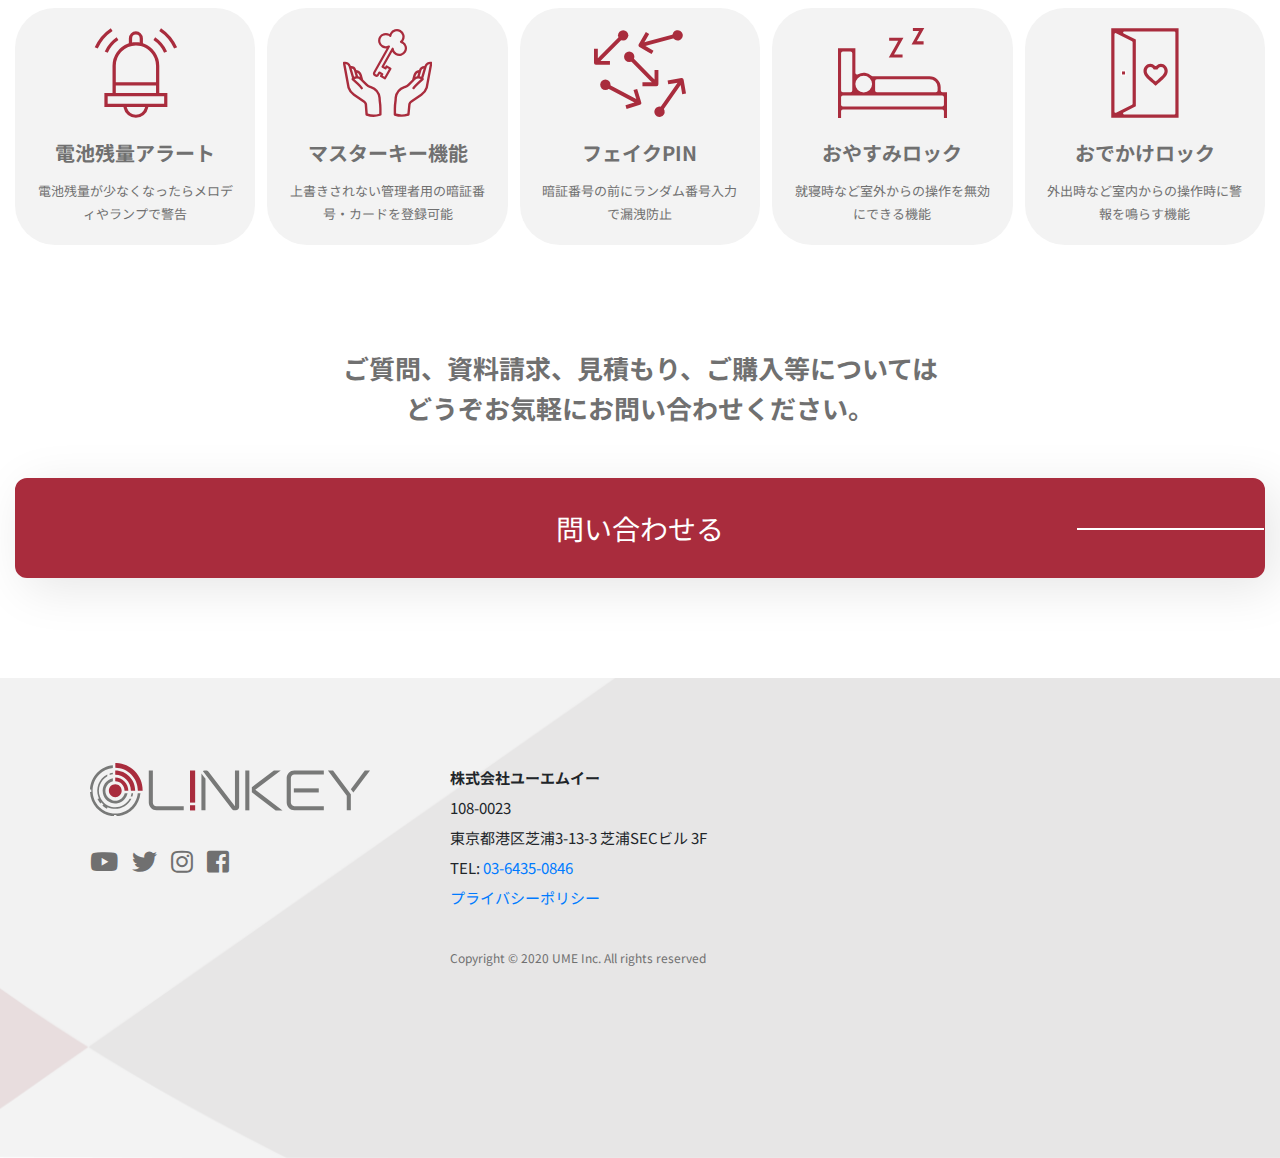
==== commit 05550af2: "fix typo on quotation marks" ====
--- a/public_html/linkey_plus/index.html
+++ b/public_html/linkey_plus/index.html
@@ -3,10 +3,10 @@
 <head>
 <meta charset="utf-8">
 <meta name="viewport" content="width=device-width, initial-scale=1.0">
-<meta name="description" content="">
-<meta name="author" content="">
-<link rel=”canonical" href=”https://linkey-lock.com”/>
-<title>L!NKEY Plus製品ページ</title>
+<meta name="description" content="最新型の施設リモート管理向け電子錠L!NKEY Plusの製品紹介ページです。L!NKEY Plusについての概要や特徴、管理機能、専用モバイルアプリ、取り付け方法やドア・錠前の適合診断について紹介しています。ご購入や資料請求の問い合わせもこちらのWebサイトから受け付けています。">
+<meta name="author" content="Daisuke Kurihara">
+<link rel="canonical" href="https://linkey-lock.com"/>
+<title>L!NKEY Plus｜公式製品ページ</title>
 <!-- Google Tag Manager -->
 <script>(function(w,d,s,l,i){w[l]=w[l]||[];w[l].push({'gtm.start':
     new Date().getTime(),event:'gtm.js'});var f=d.getElementsByTagName(s)[0],
@@ -70,7 +70,7 @@
             <span class="navbar-toggler-icon"></span>
         </button>
         <form class="form-inline" >
-            <a class="btn btn-lg btn-primary" href="inquiry/index.html" type="button">問い合わせる</a>
+            <a class="btn btn-lg btn-primary" href="inquiry/index.html" >問い合わせる</a>
         </form>
     </div>
     
--- a/public_html/linkey_plus/css/stylesheet.css
+++ b/public_html/linkey_plus/css/stylesheet.css
@@ -48,8 +48,16 @@
 .white-title-hp h2{ color:#fff6f7; font-size:35px; line-height:45px; text-shadow:0px 3px 7px rgba(166,172,178,0.35); }
 .white-title-hp p{ font-weight:500; color:#adcef2; }
 
-.common-btn-hp{ color:#fff; max-width:320px; border:2px solid #A92C3D; border-radius:12px; background:#A92C3D; display:inline-block; padding:27px 15px; font-size:28px;  box-shadow:10px 10px 50px rgba(0,0,0,0.1); text-align:center; position:relative; }
-.common-btn-hp:after{ content:''; position:absolute; right:-1px; top:50%; background:#fff; height:2px; width:94px; }
+.common-btn-hp{ color:#fff; width:100%; /* max-width:320px; */ border:2px solid #A92C3D; border-radius:12px; background:#A92C3D; display:inline-block; padding:27px 15px; font-size:28px;  box-shadow:10px 10px 50px rgba(0,0,0,0.1); text-align:center; position:relative; }
+.common-btn-hp:after{ 
+	content:''; 
+	position:absolute; 
+	right:-1px; top:50%; 
+	background:#fff; 
+	height:2px; 
+	/* width:94px;  */
+	width:15%;
+}
 .common-btn-hp:hover{ background:#fff; color:#A92C3D;}
 .common-btn-hp:hover:after{ background:#A92C3D;}
 
